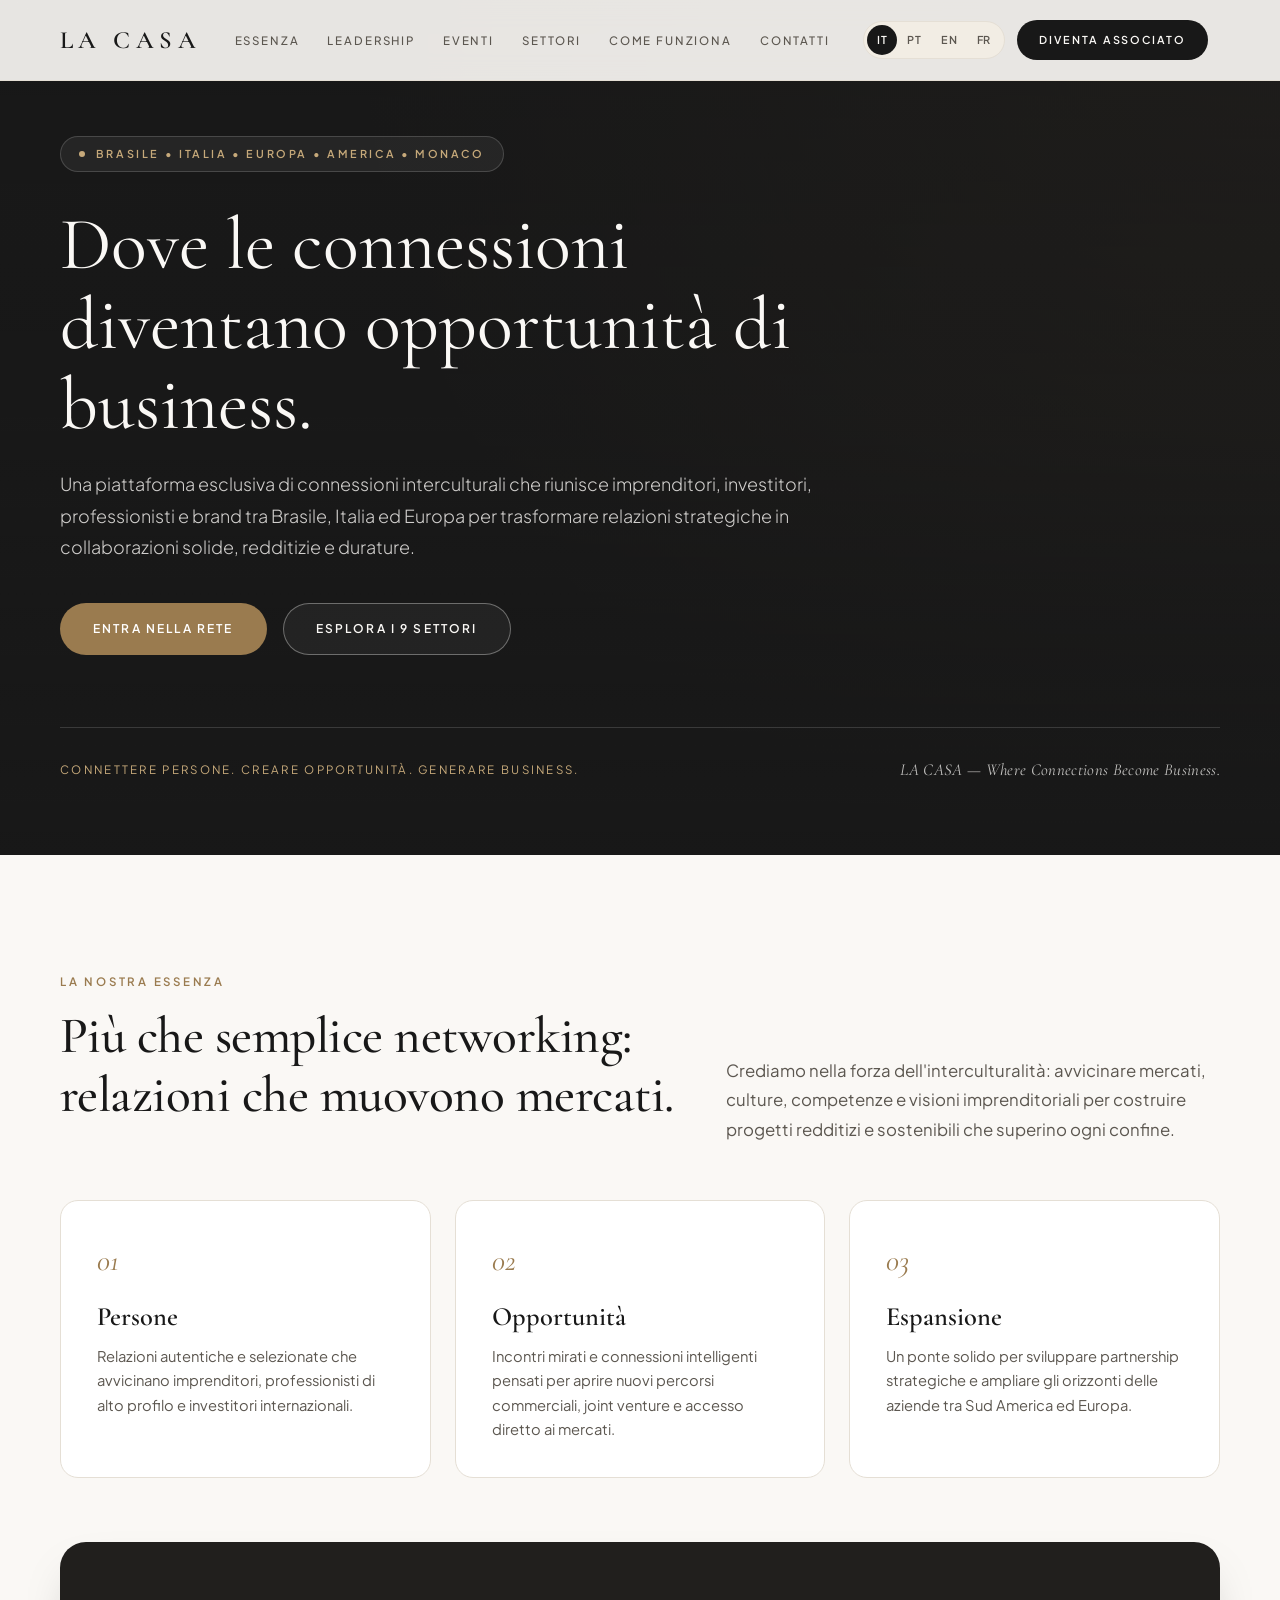
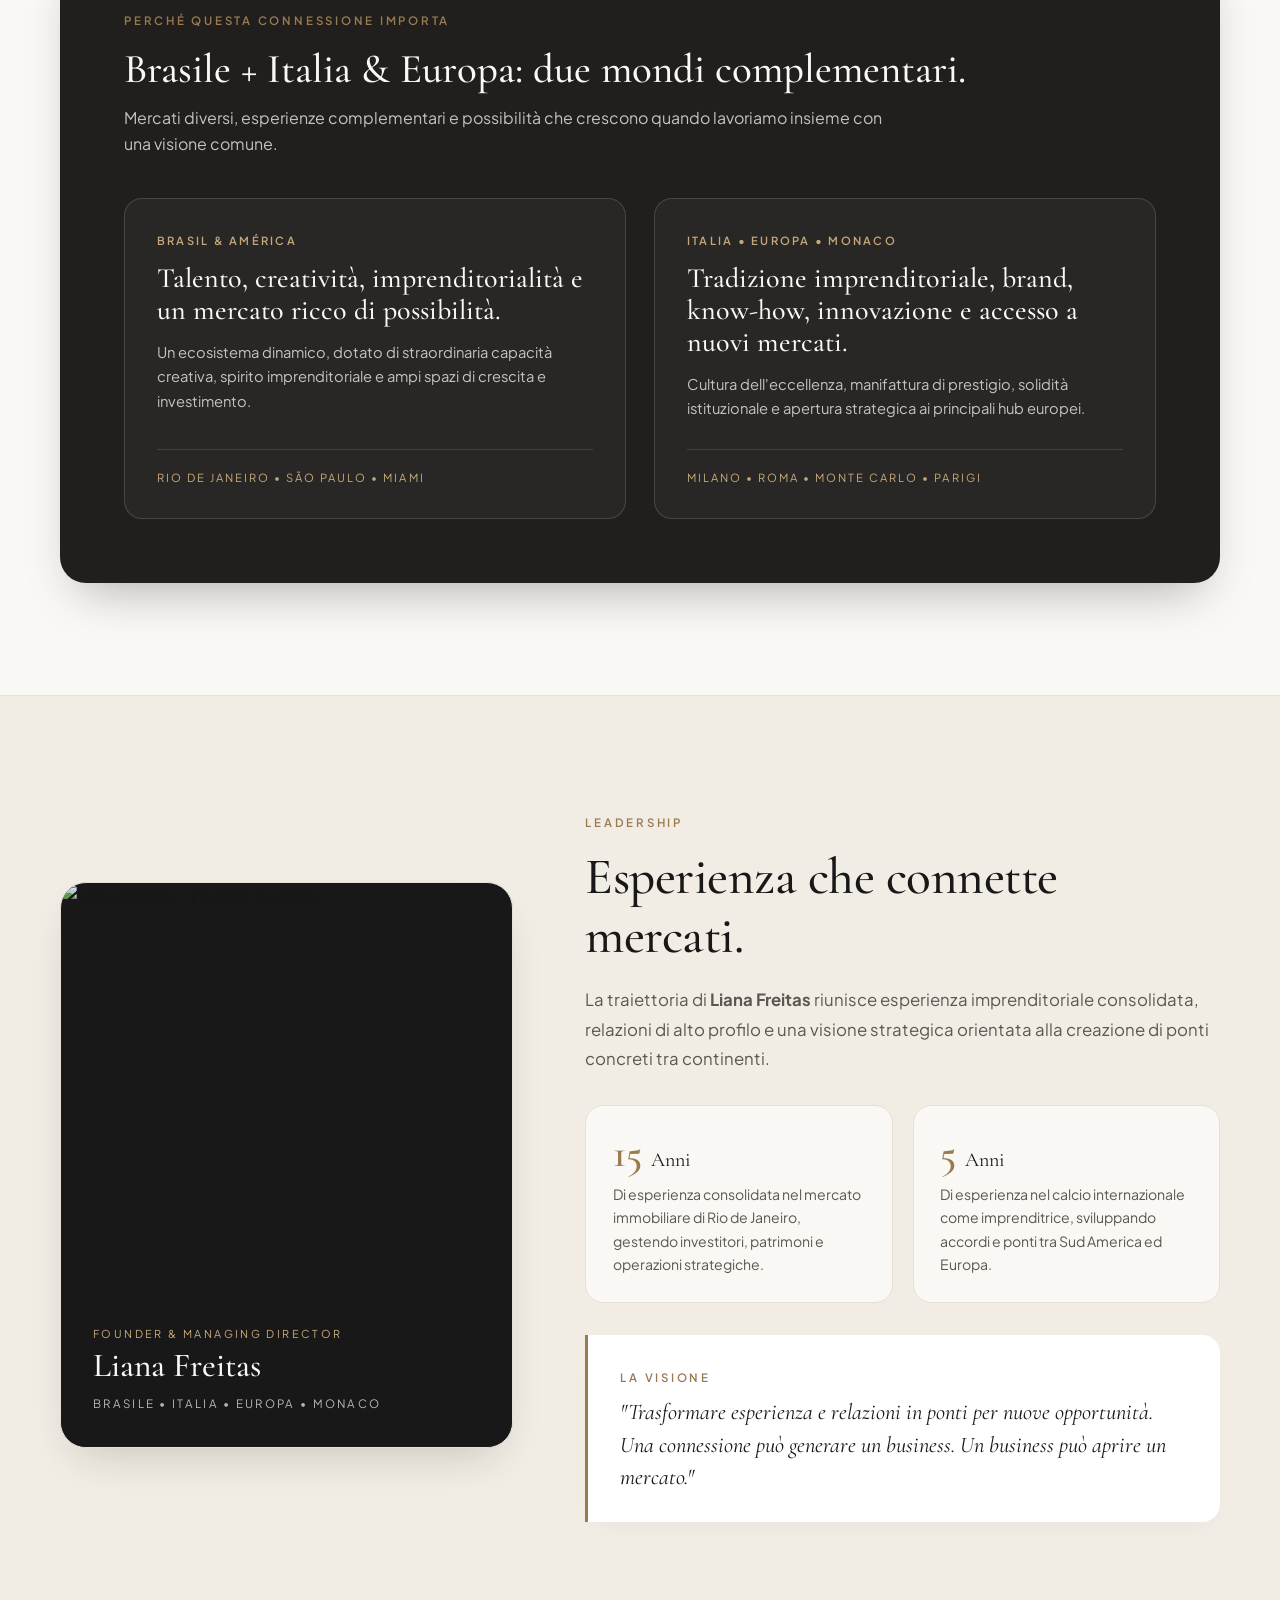
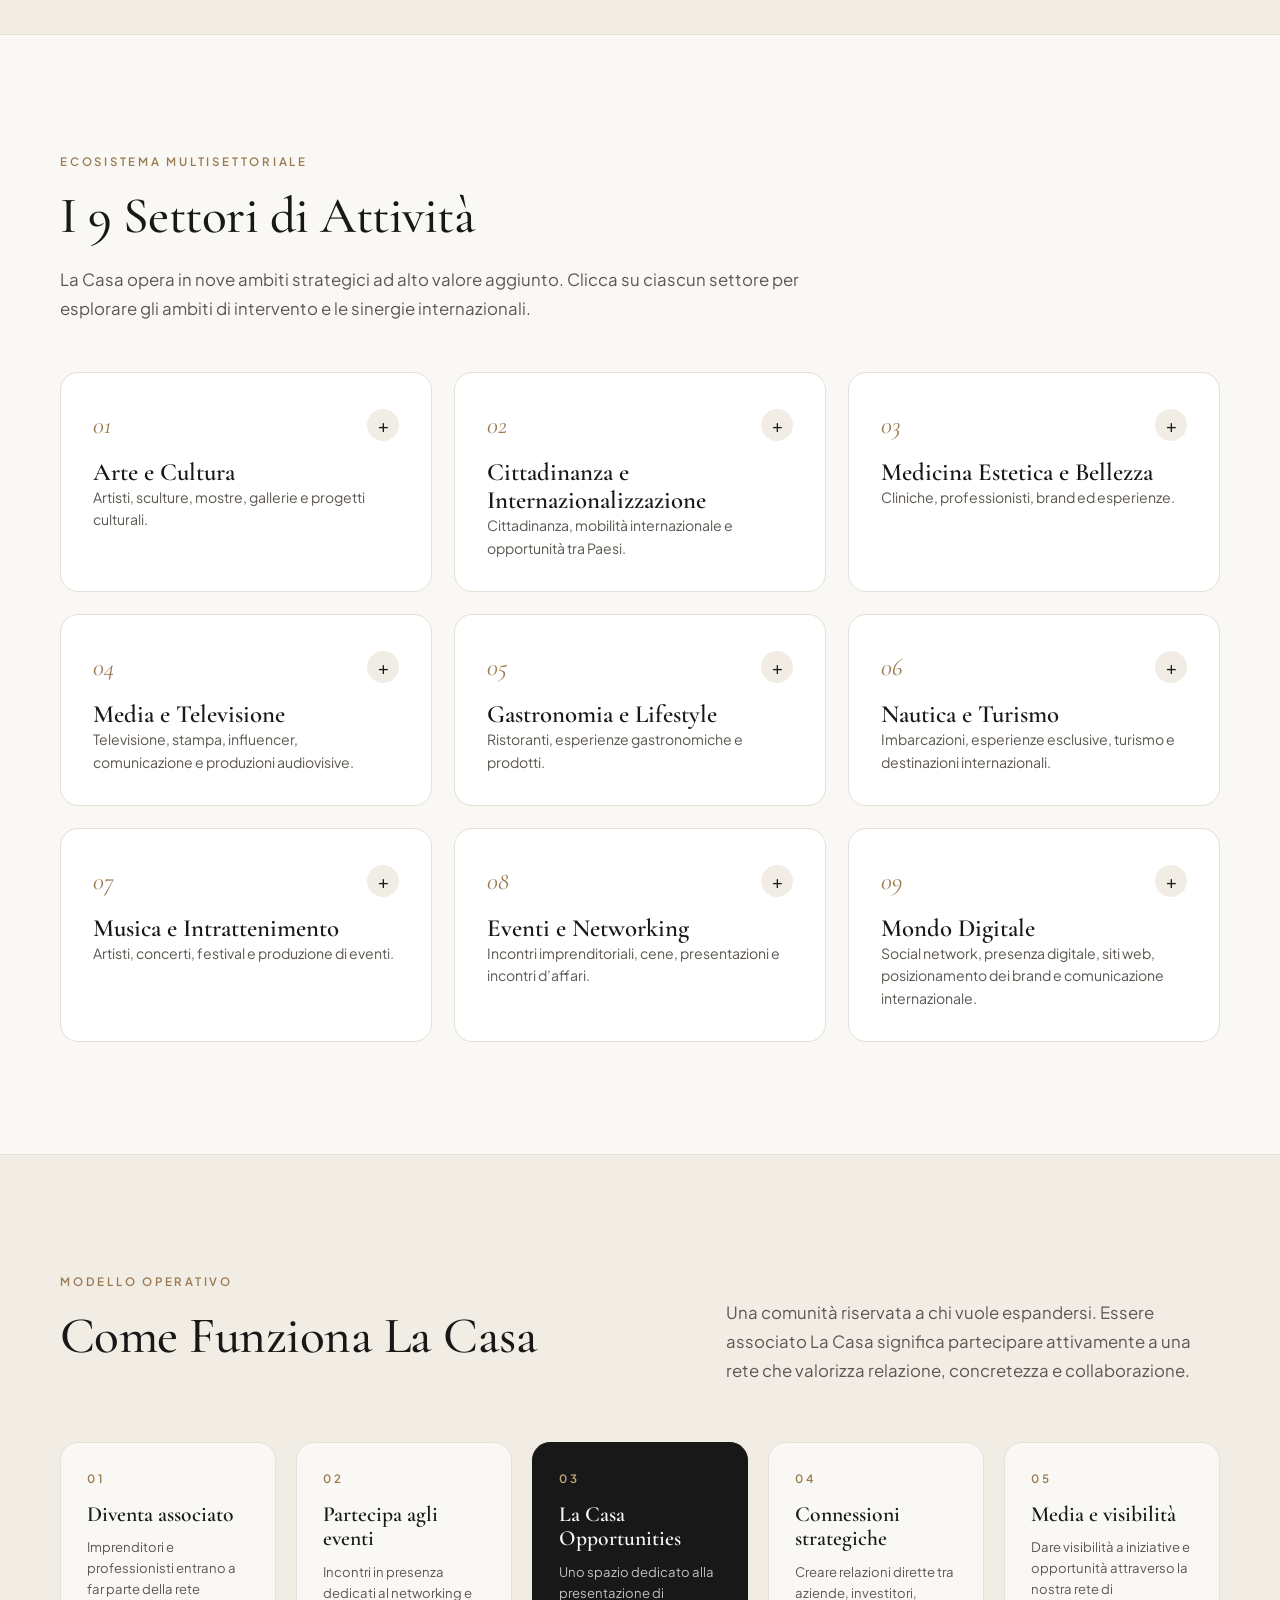
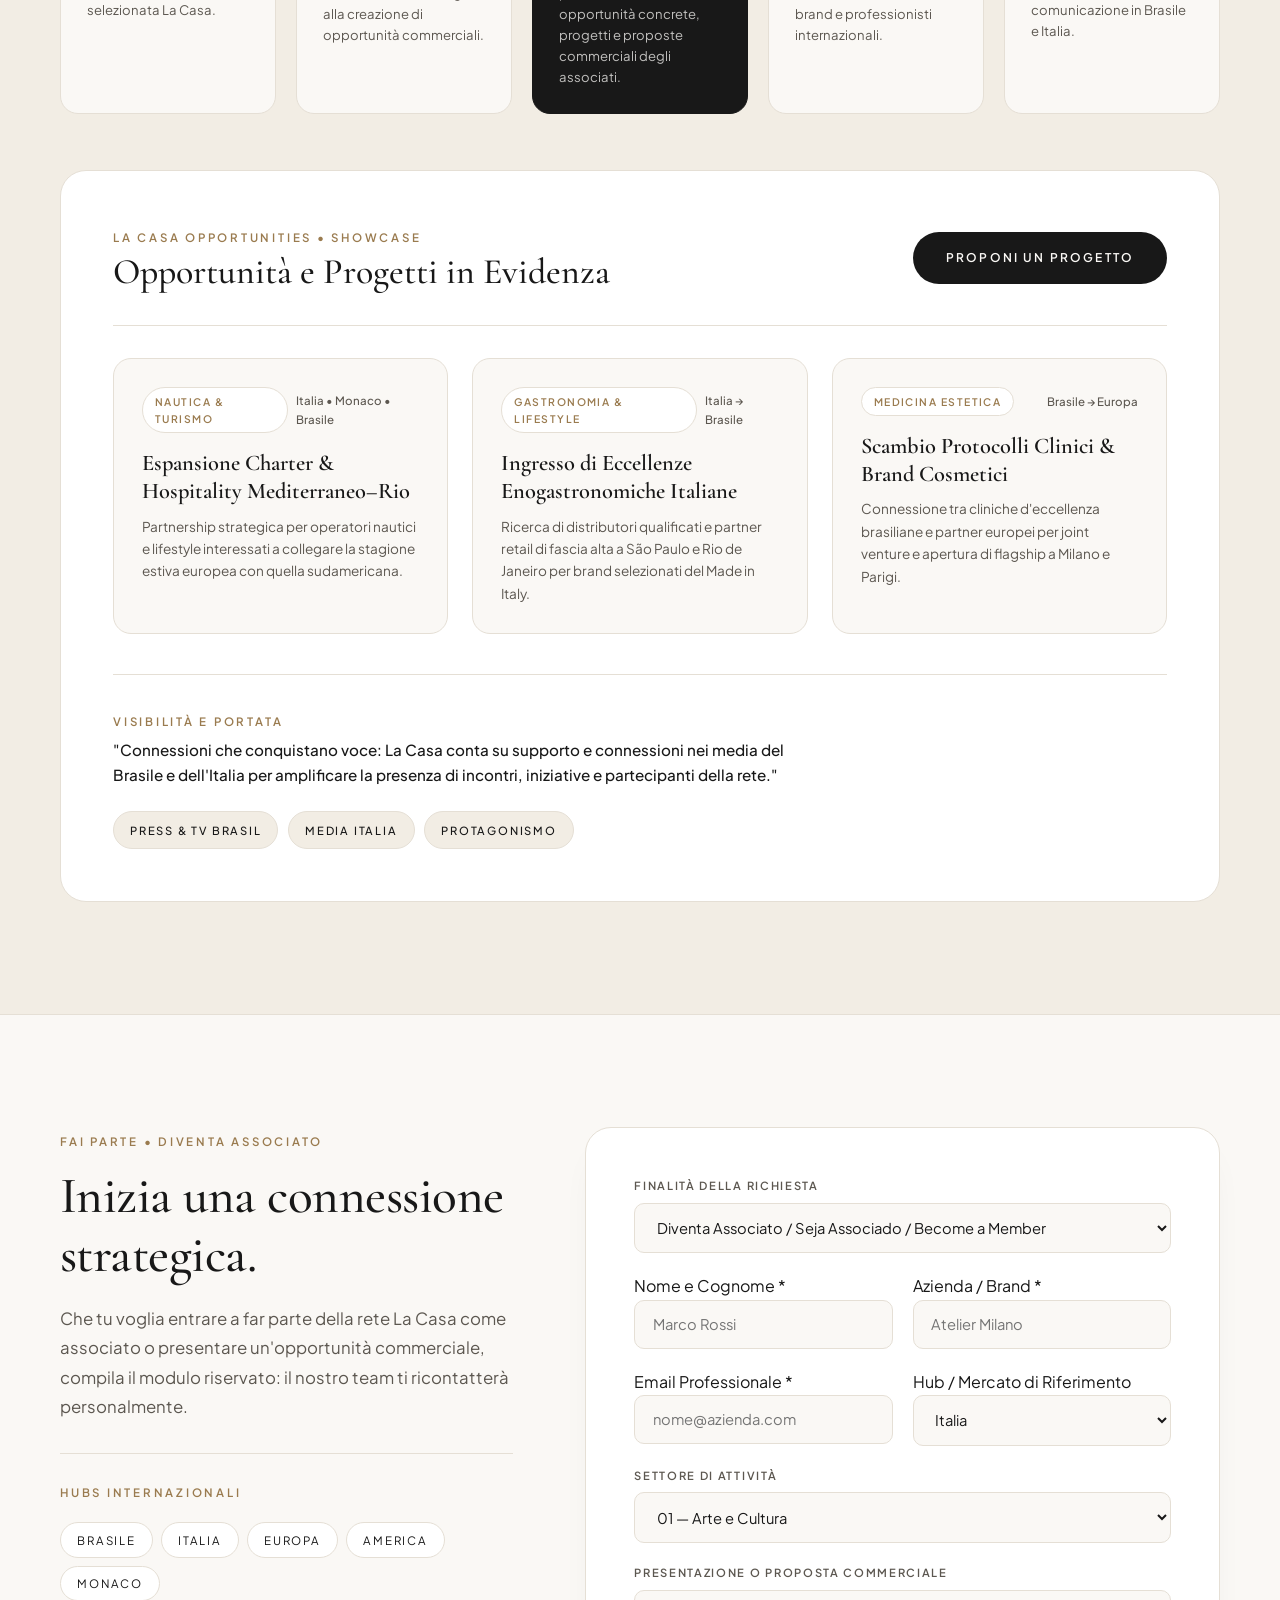
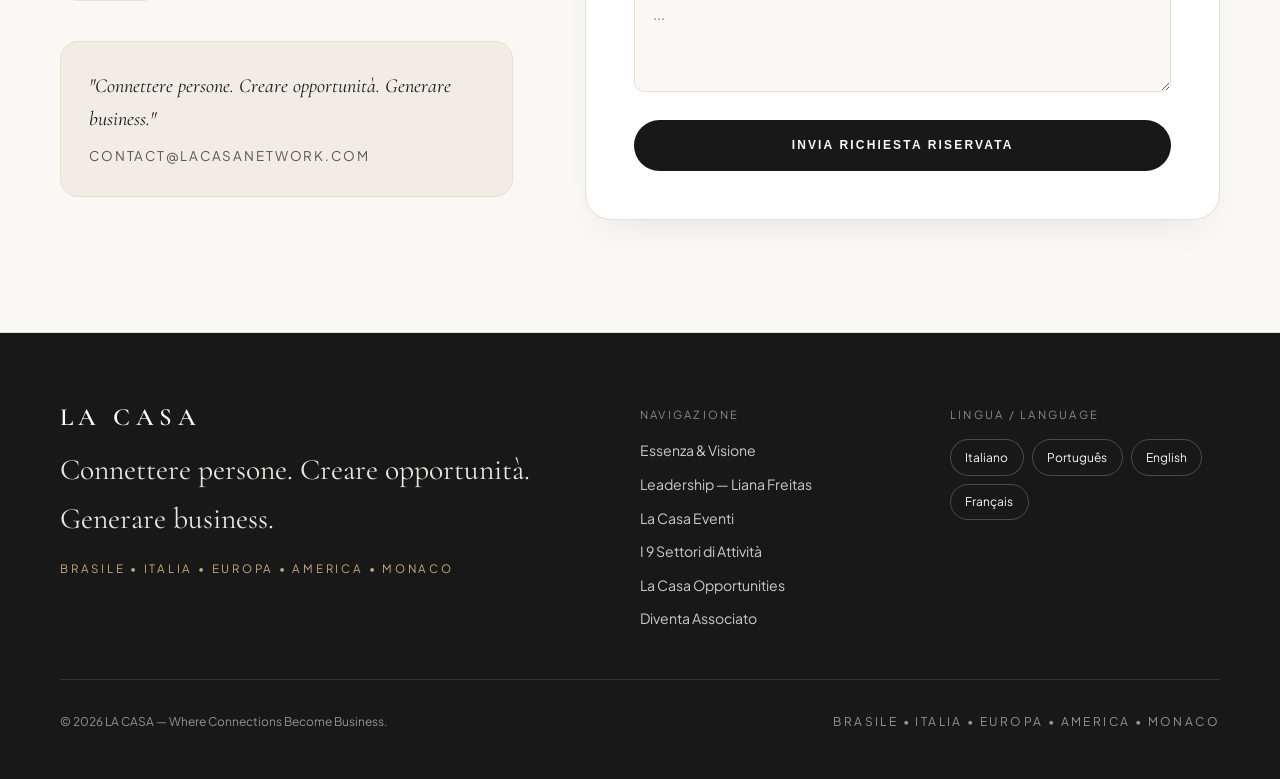
==== index.html @ 8f786c95 "rifacimento" ====
<!DOCTYPE html>
<html lang="it">
<head>
    <meta charset="UTF-8">
    <meta name="viewport" content="width=device-width, initial-scale=1.0">
    <title>LA CASA — Where Connections Become Business</title>
    <meta name="description" content="Piattaforma internazionale di connessioni interculturali tra Brasile, Italia, Europa, America e Monaco.">
    <link rel="stylesheet" href="style/style.css">

</head>
<body>

    <input type="radio" name="site-language" id="lang-it" class="sr-radio" checked>
    <input type="radio" name="site-language" id="lang-pt" class="sr-radio">
    <input type="radio" name="site-language" id="lang-en" class="sr-radio">
    <input type="radio" name="site-language" id="lang-fr" class="sr-radio">
    <input type="checkbox" id="mobile-menu-toggle" class="sr-radio">

    <div class="site-wrapper">

        <!-- ==================================================================
             FIXED TRANSLUCENT NAVBAR
             ================================================================== -->
        <header class="navbar">
            <div class="container navbar-inner">
                <a href="#" class="brand">
                    <span class="brand-text">
                        <span class="brand-name">LA CASA</span>
                    </span>
                </a>

                <!-- Desktop Navigation -->
                <nav class="nav-links" aria-label="Main Navigation">
                    <a href="#essenza">
                        <span data-lang="it">Essenza</span>
                        <span data-lang="pt">Essência</span>
                        <span data-lang="en">Essence</span>
                        <span data-lang="fr">Essence</span>
                    </a>
                    <a href="#leadership">
                        <span data-lang="it">Leadership</span>
                        <span data-lang="pt">Liderança</span>
                        <span data-lang="en">Leadership</span>
                        <span data-lang="fr">Leadership</span>
                    </a>
                    <a href="#events">
                        <span data-lang="it">Eventi</span>
                        <span data-lang="pt">Manifestações</span>
                        <span data-lang="en">Events</span>
                        <span data-lang="fr">événements</span>
                    </a>
                    <a href="#settori">
                        <span data-lang="it">Settori</span>
                        <span data-lang="pt">Setores</span>
                        <span data-lang="en">Sectors</span>
                        <span data-lang="fr">Secteurs</span>
                    </a>
                    <a href="#come-funziona">
                        <span data-lang="it">Come Funziona</span>
                        <span data-lang="pt">Como Funciona</span>
                        <span data-lang="en">How It Works</span>
                        <span data-lang="fr">Fonctionnement</span>
                    </a>
                    <a href="#contatti">
                        <span data-lang="it">Contatti</span>
                        <span data-lang="pt">Contato</span>
                        <span data-lang="en">Contact</span>
                        <span data-lang="fr">Contact</span>
                    </a>
                </nav>

                <!-- Language Switcher + CTA + Mobile Trigger -->
                <div class="nav-actions">
                    <div class="lang-switcher" role="group" aria-label="Language Switcher">
                        <label for="lang-it">IT</label>
                        <label for="lang-pt">PT</label>
                        <label for="lang-en">EN</label>
                        <label for="lang-fr">FR</label>
                    </div>

                    <a href="#contatti" class="btn btn-dark nav-cta-desktop">
                        <span data-lang="it">Diventa Associato</span>
                        <span data-lang="pt">Seja Associado</span>
                        <span data-lang="en">Become a Member</span>
                        <span data-lang="fr">Devenir Membre</span>
                    </a>

                    <a href="" class="area-privata">
                       
                    </a>

                    <label for="mobile-menu-toggle" class="mobile-toggle-label" aria-label="Apri Menu">
                        <span></span>
                        <span></span>
                        <span></span>
                    </label>
                </div>
            </div>

            <!-- Mobile Drawer -->
            <div class="mobile-drawer">
                <a href="#essenza">
                    <span data-lang="it">Essenza</span>
                    <span data-lang="pt">Essência</span>
                    <span data-lang="en">Essence</span>
                    <span data-lang="fr">Essence</span>
                </a>
                <a href="#leadership">
                    <span data-lang="it">Leadership</span>
                    <span data-lang="pt">Liderança</span>
                    <span data-lang="en">Leadership</span>
                    <span data-lang="fr">Leadership</span>
                </a>
                <a href="#events">
                    <span data-lang="it">Eventi</span>
                    <span data-lang="pt">Manifestações</span>
                    <span data-lang="en">Events</span>
                    <span data-lang="fr">événements</span>
                </a>
                <a href="#settori">
                    <span data-lang="it">I 9 Settori</span>
                    <span data-lang="pt">Os 9 Setores</span>
                    <span data-lang="en">The 9 Sectors</span>
                    <span data-lang="fr">Les 9 Secteurs</span>
                </a>
                <a href="#come-funziona">
                    <span data-lang="it">Come Funziona</span>
                    <span data-lang="pt">Como Funciona</span>
                    <span data-lang="en">How It Works</span>
                    <span data-lang="fr">Fonctionnement</span>
                </a>
                <a href="#contatti">
                    <span data-lang="it">Contatti</span>
                    <span data-lang="pt">Contato</span>
                    <span data-lang="en">Contact</span>
                    <span data-lang="fr">Contact</span>
                </a>
                <a href="#contatti" class="btn btn-dark">
                    <span data-lang="it">Diventa Associato</span>
                    <span data-lang="pt">Seja Associado</span>
                    <span data-lang="en">Become a Member</span>
                    <span data-lang="fr">Devenir Membre</span>
                </a>
            </div>
        </header>

        <!-- ==================================================================
             HERO SECTION
             ================================================================== -->
        <section class="hero">
            <div class="hero-bg"></div>
            <div class="container">
                <div class="hero-content">
                    <div class="hubs-pill">
                        <span class="hubs-dot"></span>
                        <span data-lang="it">BRASILE &bull; ITALIA &bull; EUROPA &bull; AMERICA &bull; MONACO</span>
                        <span data-lang="pt">BRASIL &bull; ITÁLIA &bull; EUROPA &bull; AMÉRICA &bull; MÔNACO</span>
                        <span data-lang="en">BRAZIL &bull; ITALY &bull; EUROPE &bull; AMERICA &bull; MONACO</span>
                        <span data-lang="fr">BRÉSIL &bull; ITALIE &bull; EUROPE &bull; AMÉRIQUE &bull; MONACO</span>
                    </div>

                    <div data-lang="it">
                        <h1>Dove le connessioni diventano opportunità di business.</h1>
                        <p class="hero-sub">Una piattaforma esclusiva di connessioni interculturali che riunisce imprenditori, investitori, professionisti e brand tra Brasile, Italia ed Europa per trasformare relazioni strategiche in collaborazioni solide, redditizie e durature.</p>
                    </div>
                    <div data-lang="pt">
                        <h1>Onde as conexões se tornam oportunidades de negócios.</h1>
                        <p class="hero-sub">Uma rede internacional de conexões e expansão empresarial que aproxima empresários, investidores, profissionais e marcas entre Brasil, Itália e Europa para gerar parcerias sólidas e duradouras.</p>
                    </div>
                    <div data-lang="en">
                        <h1>Where connections become business opportunities.</h1>
                        <p class="hero-sub">An exclusive intercultural platform connecting entrepreneurs, investors, professionals, and brands across Brazil, Italy, and Europe to turn strategic relationships into solid, lasting ventures.</p>
                    </div>
                    <div data-lang="fr">
                        <h1>Là où les connexions deviennent des opportunités d'affaires.</h1>
                        <p class="hero-sub">Une plateforme exclusive de connexions interculturelles réunissant entrepreneurs, investisseurs, professionnels et marques entre le Brésil, l'Italie et l'Europe pour bâtir des collaborations durables.</p>
                    </div>

                    <div class="hero-cta-group">
                        <a href="#contatti" class="btn btn-gold">
                            <span data-lang="it">Entra nella Rete</span>
                            <span data-lang="pt">Faça Parte da Rede</span>
                            <span data-lang="en">Join the Network</span>
                            <span data-lang="fr">Rejoindre le Réseau</span>
                        </a>
                        <a href="#settori" class="btn btn-outline-light">
                            <span data-lang="it">Esplora i 9 Settori</span>
                            <span data-lang="pt">Explorar os 9 Setores</span>
                            <span data-lang="en">Explore the 9 Sectors</span>
                            <span data-lang="fr">Explorer les 9 Secteurs</span>
                        </a>
                    </div>
                </div>

                <div class="hero-footer-bar">
                    <div>
                        <span data-lang="it">Connettere persone. Creare opportunità. Generare business.</span>
                        <span data-lang="pt">Conectar pessoas. Criar oportunidades. Gerar negócios.</span>
                        <span data-lang="en">Connecting people. Creating opportunities. Generating business.</span>
                        <span data-lang="fr">Connecter les personnes. Créer des opportunités. Générer des affaires.</span>
                    </div>
                    <div class="hero-payoff">LA CASA &mdash; Where Connections Become Business.</div>
                </div>
            </div>
        </section>

        <!-- ==================================================================
             LA NOSTRA ESSENZA & POSIZIONAMENTO
             ================================================================== -->
        <section id="essenza" class="section bg-ivory">
            <div class="container">
                <div class="section-header-split">
                    <div>
                        <span class="kicker">
                            <span data-lang="it">La Nostra Essenza</span>
                            <span data-lang="pt">Nossa Essência</span>
                            <span data-lang="en">Our Essence</span>
                            <span data-lang="fr">Notre Essence</span>
                        </span>
                        <div data-lang="it">
                            <h2 class="section-title">Più che semplice networking: relazioni che muovono mercati.</h2>
                        </div>
                        <div data-lang="pt">
                            <h2 class="section-title">Mais do que networking: conexões que movimentam negócios.</h2>
                        </div>
                        <div data-lang="en">
                            <h2 class="section-title">More than networking: relationships that move markets.</h2>
                        </div>
                        <div data-lang="fr">
                            <h2 class="section-title">Plus que du networking : des relations qui animent les marchés.</h2>
                        </div>
                    </div>
                    <div>
                        <div data-lang="it"><p class="lead-text">Crediamo nella forza dell'interculturalità: avvicinare mercati, culture, competenze e visioni imprenditoriali per costruire progetti redditizi e sostenibili che superino ogni confine.</p></div>
                        <div data-lang="pt"><p class="lead-text">Acreditamos na força da interculturalidade: aproximar mercados, culturas, competências e relações para construir colaborações que superam qualquer fronteira.</p></div>
                        <div data-lang="en"><p class="lead-text">We believe in the power of interculturality—bringing together markets, cultures, expertise, and entrepreneurial visions to build profitable collaborations across borders.</p></div>
                        <div data-lang="fr"><p class="lead-text">Nous croyons en la force de l'interculturalité : rapprocher les marchés, les cultures, les expertises et les visions entrepreneuriales au-delà des frontières.</p></div>
                    </div>
                </div>

                <!-- 3 Pillars: Persone, Opportunità, Espansione -->
                <div class="pillars-grid">
                    <article class="pillar-card">
                        <span class="pillar-num">01</span>
                        <div data-lang="it">
                            <h3>Persone</h3>
                            <p>Relazioni autentiche e selezionate che avvicinano imprenditori, professionisti di alto profilo e investitori internazionali.</p>
                        </div>
                        <div data-lang="pt">
                            <h3>Pessoas</h3>
                            <p>Relacionamentos selecionados que aproximam empresários, profissionais de destaque e investidores internacionais.</p>
                        </div>
                        <div data-lang="en">
                            <h3>People</h3>
                            <p>Curated, authentic relationships bringing together entrepreneurs, top-tier professionals, and international investors.</p>
                        </div>
                        <div data-lang="fr">
                            <h3>Personnes</h3>
                            <p>Des relations authentiques et sélectionnées réunissant entrepreneurs, professionnels de premier plan et investisseurs internationaux.</p>
                        </div>
                    </article>

                    <article class="pillar-card">
                        <span class="pillar-num">02</span>
                        <div data-lang="it">
                            <h3>Opportunità</h3>
                            <p>Incontri mirati e connessioni intelligenti pensati per aprire nuovi percorsi commerciali, joint venture e accesso diretto ai mercati.</p>
                        </div>
                        <div data-lang="pt">
                            <h3>Oportunidades</h3>
                            <p>Encontros e conexões estratégicas que abrem novos caminhos comerciais, parcerias e acesso direto a mercados.</p>
                        </div>
                        <div data-lang="en">
                            <h3>Opportunities</h3>
                            <p>Targeted gatherings and intelligent connections designed to unlock new commercial pathways, joint ventures, and market entry.</p>
                        </div>
                        <div data-lang="fr">
                            <h3>Opportunités</h3>
                            <p>Des rencontres ciblées et des connexions intelligentes conçues pour ouvrir de nouvelles voies commerciales et l'accès aux marchés.</p>
                        </div>
                    </article>

                    <article class="pillar-card">
                        <span class="pillar-num">03</span>
                        <div data-lang="it">
                            <h3>Espansione</h3>
                            <p>Un ponte solido per sviluppare partnership strategiche e ampliare gli orizzonti delle aziende tra Sud America ed Europa.</p>
                        </div>
                        <div data-lang="pt">
                            <h3>Expansão</h3>
                            <p>Uma ponte sólida para desenvolver parcerias e ampliar horizontes empresariais entre o Brasil e a Europa.</p>
                        </div>
                        <div data-lang="en">
                            <h3>Expansion</h3>
                            <p>A reliable bridge to develop strategic partnerships and broaden corporate horizons between South America and Europe.</p>
                        </div>
                        <div data-lang="fr">
                            <h3>Expansion</h3>
                            <p>Un pont solide pour développer des partenariats stratégiques et élargir les horizons des entreprises entre l'Amérique du Sud et l'Europe.</p>
                        </div>
                    </article>
                </div>

                <!-- Complementary Bridge: Brasile + Italia & Europa -->
                <div class="bridge-box">
                    <span class="kicker">
                        <span data-lang="it">Perché Questa Connessione Importa</span>
                        <span data-lang="pt">Por Que Essa Conexão Importa?</span>
                        <span data-lang="en">Why This Connection Matters</span>
                        <span data-lang="fr">Pourquoi Cette Connexion Compte</span>
                    </span>
                    <div data-lang="it">
                        <h3 style="font-size: clamp(1.9rem, 3.2vw, 2.75rem); margin-bottom: 0.75rem;">Brasile + Italia &amp; Europa: due mondi complementari.</h3>
                        <p style="color: rgba(250,248,245,0.75); max-width: 65ch;">Mercati diversi, esperienze complementari e possibilità che crescono quando lavoriamo insieme con una visione comune.</p>
                    </div>
                    <div data-lang="pt">
                        <h3 style="font-size: clamp(1.9rem, 3.2vw, 2.75rem); margin-bottom: 0.75rem;">Brasil + Itália &amp; Europa: mercados complementares.</h3>
                        <p style="color: rgba(250,248,245,0.75); max-width: 65ch;">Mercados diferentes, experiências complementares e possibilidades que crescem quando trabalhamos em conjunto.</p>
                    </div>
                    <div data-lang="en">
                        <h3 style="font-size: clamp(1.9rem, 3.2vw, 2.75rem); margin-bottom: 0.75rem;">Brazil + Italy &amp; Europe: two complementary worlds.</h3>
                        <p style="color: rgba(250,248,245,0.75); max-width: 65ch;">Different markets, complementary experiences, and possibilities that multiply when we work together with a shared vision.</p>
                    </div>
                    <div data-lang="fr">
                        <h3 style="font-size: clamp(1.9rem, 3.2vw, 2.75rem); margin-bottom: 0.75rem;">Brésil + Italie &amp; Europe : deux mondes complémentaires.</h3>
                        <p style="color: rgba(250,248,245,0.75); max-width: 65ch;">Des marchés différents, des expériences complémentaires et des possibilités qui se démultiplient lorsque nous collaborons.</p>
                    </div>

                    <div class="bridge-grid">
                        <div class="bridge-col">
                            <div>
                                <span class="bridge-col-tag">BRASIL &amp; AMÉRICA</span>
                                <div data-lang="it">
                                    <h4>Talento, creatività, imprenditorialità e un mercato ricco di possibilità.</h4>
                                    <p>Un ecosistema dinamico, dotato di straordinaria capacità creativa, spirito imprenditoriale e ampi spazi di crescita e investimento.</p>
                                </div>
                                <div data-lang="pt">
                                    <h4>Talento, criatividade, empreendedorismo e um mercado repleto de possibilidades.</h4>
                                    <p>Um ecossistema vibrante, com forte energia empreendedora, capacidade de inovação e grande potencial de crescimento.</p>
                                </div>
                                <div data-lang="en">
                                    <h4>Talent, creativity, entrepreneurship, and a market rich in possibilities.</h4>
                                    <p>A vibrant ecosystem driven by entrepreneurial spirit, adaptability, and immense potential for growth and investment.</p>
                                </div>
                                <div data-lang="fr">
                                    <h4>Talent, créativité, entrepreneuriat et un marché riche en possibilités.</h4>
                                    <p>Un écosystème dynamique, porté par un fort esprit entrepreneurial et un immense potentiel de croissance.</p>
                                </div>
                            </div>
                            <div class="bridge-cities">Rio de Janeiro &bull; São Paulo &bull; Miami</div>
                        </div>

                        <div class="bridge-col">
                            <div>
                                <span class="bridge-col-tag">ITALIA &bull; EUROPA &bull; MONACO</span>
                                <div data-lang="it">
                                    <h4>Tradizione imprenditoriale, brand, know-how, innovazione e accesso a nuovi mercati.</h4>
                                    <p>Cultura dell'eccellenza, manifattura di prestigio, solidità istituzionale e apertura strategica ai principali hub europei.</p>
                                </div>
                                <div data-lang="pt">
                                    <h4>Tradição empresarial, marcas, conhecimento, inovação e acesso a novos mercados.</h4>
                                    <p>Cultura de excelência, prestígio internacional, solidez empresarial e acesso estratégico aos principais mercados europeus.</p>
                                </div>
                                <div data-lang="en">
                                    <h4>Business heritage, iconic brands, know-how, innovation, and access to new markets.</h4>
                                    <p>A culture of excellence, manufacturing prestige, institutional solidity, and strategic access to premier European hubs.</p>
                                </div>
                                <div data-lang="fr">
                                    <h4>Tradition entrepreneuriale, marques, savoir-faire, innovation et accès à de nouveaux marchés.</h4>
                                    <p>Culture de l'excellence, prestige international, solidité et accès stratégique aux principaux hubs européens.</p>
                                </div>
                            </div>
                            <div class="bridge-cities">Milano &bull; Roma &bull; Monte Carlo &bull; Parigi</div>
                        </div>
                    </div>
                </div>
            </div>
        </section>

        <!-- ==================================================================
             LEADERSHIP — LIANA FREITAS
             ================================================================== -->
        <section id="leadership" class="section bg-linen">
            <div class="container">
                <div class="leadership-grid">
                    <div class="portrait-frame">
                        <img src="" alt="Liana Freitas — Founder La Casa">
                        <div class="portrait-caption">
                            <span>Founder &amp; Managing Director</span>
                            <h3>Liana Freitas</h3>
                            <small>BRASILE &bull; ITALIA &bull; EUROPA &bull; MONACO</small>
                        </div>
                    </div>

                    <div>
                        <span class="kicker">
                            <span data-lang="it">Leadership</span>
                            <span data-lang="pt">Liderança</span>
                            <span data-lang="en">Leadership</span>
                            <span data-lang="fr">Leadership</span>
                        </span>

                        <div data-lang="it">
                            <h2 class="section-title">Esperienza che connette mercati.</h2>
                            <p class="lead-text">La traiettoria di <strong>Liana Freitas</strong> riunisce esperienza imprenditoriale consolidata, relazioni di alto profilo e una visione strategica orientata alla creazione di ponti concreti tra continenti.</p>
                        </div>
                        <div data-lang="pt">
                            <h2 class="section-title">Experiência que conecta mercados.</h2>
                            <p class="lead-text">A trajetória de <strong>Liana Freitas</strong> reúne experiência empresarial, relacionamento de alto nível e visão estratégica de oportunidades entre continentes.</p>
                        </div>
                        <div data-lang="en">
                            <h2 class="section-title">Experience that connects markets.</h2>
                            <p class="lead-text"><strong>Liana Freitas</strong> brings together proven entrepreneurial experience, high-level relationships, and a strategic vision dedicated to building bridges across continents.</p>
                        </div>
                        <div data-lang="fr">
                            <h2 class="section-title">Une expérience qui connecte les marchés.</h2>
                            <p class="lead-text">Le parcours de <strong>Liana Freitas</strong> réunit une solide expérience entrepreneuriale, des relations de haut niveau et une vision stratégique entre les continents.</p>
                        </div>

                        <div class="milestones-grid">
                            <div class="milestone-card">
                                <div class="milestone-stat">15 <span>
                                    <span data-lang="it">Anni</span>
                                    <span data-lang="pt">Anos</span>
                                    <span data-lang="en">Years</span>
                                    <span data-lang="fr">Ans</span>
                                </span></div>
                                <div data-lang="it"><p>Di esperienza consolidata nel mercato immobiliare di Rio de Janeiro, gestendo investitori, patrimoni e operazioni strategiche.</p></div>
                                <div data-lang="pt"><p>De atuação consolidada no mercado imobiliário do Rio de Janeiro, conduzindo investimentos e negociações estratégicas.</p></div>
                                <div data-lang="en"><p>Of proven experience in Rio de Janeiro's real estate market, advising investors, portfolios, and strategic transactions.</p></div>
                                <div data-lang="fr"><p>D'expérience confirmée sur le marché immobilier de Rio de Janeiro, accompagnant investisseurs et opérations stratégiques.</p></div>
                            </div>

                            <div class="milestone-card">
                                <div class="milestone-stat">5 <span>
                                    <span data-lang="it">Anni</span>
                                    <span data-lang="pt">Anos</span>
                                    <span data-lang="en">Years</span>
                                    <span data-lang="fr">Ans</span>
                                </span></div>
                                <div data-lang="it"><p>Di esperienza nel calcio internazionale come imprenditrice, sviluppando accordi e ponti tra Sud America ed Europa.</p></div>
                                <div data-lang="pt"><p>De experiência no futebol como empresária, desenvolvendo acordos internacionais e conexões entre Brasil e Europa.</p></div>
                                <div data-lang="en"><p>Of experience in international football as a businesswoman, structuring agreements and bridges between South America and Europe.</p></div>
                                <div data-lang="fr"><p>D'expérience dans le football international en tant que femme d'affaires, développant des accords entre l'Amérique du Sud et l'Europe.</p></div>
                            </div>
                        </div>

                        <div class="vision-quote">
                            <span class="kicker" style="margin-bottom: 0;">
                                <span data-lang="it">La Visione</span>
                                <span data-lang="pt">Visão</span>
                                <span data-lang="en">Vision</span>
                                <span data-lang="fr">Vision</span>
                            </span>
                            <div data-lang="it">
                                <blockquote>"Trasformare esperienza e relazioni in ponti per nuove opportunità. Una connessione può generare un business. Un business può aprire un mercato."</blockquote>
                            </div>
                            <div data-lang="pt">
                                <blockquote>"Transformar experiência e relacionamentos em pontes para novas oportunidades. Uma conexão pode gerar um negócio. Um negócio pode abrir um mercado."</blockquote>
                            </div>
                            <div data-lang="en">
                                <blockquote>"Transforming experience and relationships into bridges for new opportunities. One connection can generate a business. One business can open a market."</blockquote>
                            </div>
                            <div data-lang="fr">
                                <blockquote>"Transformer l'expérience et les relations en ponts vers de nouvelles opportunités. Une connexion peut générer une affaire. Une affaire peut ouvrir un marché."</blockquote>
                            </div>
                        </div>
                    </div>
                </div>
            </div>
        </section>

        <!-- ==================================================================
             I 9 SETTORI DI ATTIVITÀ (PURE CSS <details>/<summary>)
             ================================================================== -->
        <section id="settori" class="section bg-ivory">
            <div class="container">
                <span class="kicker">
                    <span data-lang="it">Ecosistema Multisettoriale</span>
                    <span data-lang="pt">Ecossistema Multissetorial</span>
                    <span data-lang="en">Multi-Sector Ecosystem</span>
                    <span data-lang="fr">Écosystème Multisectoriel</span>
                </span>

                <div data-lang="it">
                    <h2 class="section-title">I 9 Settori di Attività</h2>
                    <p class="lead-text">La Casa opera in nove ambiti strategici ad alto valore aggiunto. Clicca su ciascun settore per esplorare gli ambiti di intervento e le sinergie internazionali.</p>
                </div>
                <div data-lang="pt">
                    <h2 class="section-title">Os 9 Setores de Atuação</h2>
                    <p class="lead-text">A La Casa atua em nove segmentos estratégicos de alto valor agregado. Clique em cada setor para explorar as áreas de atuação e sinergias internacionais.</p>
                </div>
                <div data-lang="en">
                    <h2 class="section-title">The 9 Sectors of Activity</h2>
                    <p class="lead-text">La Casa operates across nine high-value strategic sectors. Select any sector below to explore its scope and cross-border synergies.</p>
                </div>
                <div data-lang="fr">
                    <h2 class="section-title">Les 9 Secteurs d'Activité</h2>
                    <p class="lead-text">La Casa intervient dans neuf domaines stratégiques à forte valeur ajoutée. Cliquez sur chaque secteur pour découvrir ses domaines et synergies.</p>
                </div>

                <div class="sectors-grid">
                    <!-- 1. Arte e Cultura -->
                    <details class="sector-card">
                        <summary>
                            <div class="sector-top"><span class="sector-num">01</span><span class="sector-plus">+</span></div>
                            <div data-lang="it"><h3>Arte e Cultura</h3><p class="sector-short">Artisti, sculture, mostre, gallerie e progetti culturali.</p></div>
                            <div data-lang="pt"><h3>Arte e Cultura</h3><p class="sector-short">Artistas, esculturas, exposições, galerias e projetos culturais.</p></div>
                            <div data-lang="en"><h3>Art &amp; Culture</h3><p class="sector-short">Artists, sculptures, exhibitions, galleries, and cultural projects.</p></div>
                            <div data-lang="fr"><h3>Art et Culture</h3><p class="sector-short">Artistes, sculptures, expositions, galeries et projets culturels.</p></div>
                        </summary>
                        <div class="sector-detail">
                            <div data-lang="it"><p>Scambi culturali tra Brasile ed Europa, curatela di mostre internazionali, residenze artistiche e acquisizioni tra gallerie e collezionisti.</p><a href="#contatti">Proponi una collaborazione &rarr;</a></div>
                            <div data-lang="pt"><p>Intercâmbios culturais entre Brasil e Europa, curadoria de exposições internacionais, residências artísticas e conexões entre galerias.</p><a href="#contatti">Propor colaboração &rarr;</a></div>
                            <div data-lang="en"><p>Cultural exchanges between Brazil and Europe, international exhibition curation, artist residencies, and gallery acquisitions.</p><a href="#contatti">Propose a collaboration &rarr;</a></div>
                            <div data-lang="fr"><p>Échanges culturels entre le Brésil et l'Europe, commissariat d'expositions internationales et connexions entre galeries.</p><a href="#contatti">Proposer une collaboration &rarr;</a></div>
                        </div>
                    </details>

                    <!-- 2. Cittadinanza e Internazionalizzazione -->
                    <details class="sector-card">
                        <summary>
                            <div class="sector-top"><span class="sector-num">02</span><span class="sector-plus">+</span></div>
                            <div data-lang="it"><h3>Cittadinanza e Internazionalizzazione</h3><p class="sector-short">Cittadinanza, mobilità internazionale e opportunità tra Paesi.</p></div>
                            <div data-lang="pt"><h3>Cidadania e Internacionalização</h3><p class="sector-short">Cidadania, mobilidade internacional e oportunidades entre países.</p></div>
                            <div data-lang="en"><h3>Citizenship &amp; Internationalization</h3><p class="sector-short">Citizenship, international mobility, and cross-border opportunities.</p></div>
                            <div data-lang="fr"><h3>Citoyenneté et Internationalisation</h3><p class="sector-short">Citoyenneté, mobilité internationale et opportunités entre pays.</p></div>
                        </summary>
                        <div class="sector-detail">
                            <div data-lang="it"><p>Supporto strategico per cittadinanza italiana ed europea, apertura di filiali, mobilità di imprenditori e strutturazione internazionale.</p><a href="#contatti">Richiedi connessione &rarr;</a></div>
                            <div data-lang="pt"><p>Suporte estratégico para cidadania italiana e europeia, abertura de empresas, mobilidade de empresários e expansão global.</p><a href="#contatti">Solicitar conexão &rarr;</a></div>
                            <div data-lang="en"><p>Strategic support for Italian and European citizenship, corporate setup, executive mobility, and cross-border structuring.</p><a href="#contatti">Request connection &rarr;</a></div>
                            <div data-lang="fr"><p>Accompagnement stratégique pour la citoyenneté italienne et européenne, l'implantation d'entreprises et la mobilité globale.</p><a href="#contatti">Demander une connexion &rarr;</a></div>
                        </div>
                    </details>

                    <!-- 3. Medicina Estetica e Bellezza -->
                    <details class="sector-card">
                        <summary>
                            <div class="sector-top"><span class="sector-num">03</span><span class="sector-plus">+</span></div>
                            <div data-lang="it"><h3>Medicina Estetica e Bellezza</h3><p class="sector-short">Cliniche, professionisti, brand ed esperienze.</p></div>
                            <div data-lang="pt"><h3>Medicina Estética e Beleza</h3><p class="sector-short">Clínicas, profissionais, marcas e experiências.</p></div>
                            <div data-lang="en"><h3>Aesthetic Medicine &amp; Beauty</h3><p class="sector-short">Clinics, professionals, brands, and bespoke experiences.</p></div>
                            <div data-lang="fr"><h3>Médecine Esthétique et Beauté</h3><p class="sector-short">Cliniques, professionnels, marques et expériences.</p></div>
                        </summary>
                        <div class="sector-detail">
                            <div data-lang="it"><p>Connessione tra cliniche d'eccellenza, medici specialisti, protocolli estetici avanzati e distribuzione internazionale di brand cosmetici.</p><a href="#contatti">Esplora sinergie &rarr;</a></div>
                            <div data-lang="pt"><p>Conexão entre clínicas de excelência, médicos especialistas, protocolos avançados e expansão internacional de marcas de beleza.</p><a href="#contatti">Explorar sinergias &rarr;</a></div>
                            <div data-lang="en"><p>Connecting premier medical clinics, leading practitioners, advanced aesthetic protocols, and international beauty brand distribution.</p><a href="#contatti">Explore synergies &rarr;</a></div>
                            <div data-lang="fr"><p>Mise en relation entre cliniques d'excellence, spécialistes, protocoles esthétiques et distribution internationale de marques.</p><a href="#contatti">Explorer les synergies &rarr;</a></div>
                        </div>
                    </details>

                    <!-- 4. Media e Televisione -->
                    <details class="sector-card">
                        <summary>
                            <div class="sector-top"><span class="sector-num">04</span><span class="sector-plus">+</span></div>
                            <div data-lang="it"><h3>Media e Televisione</h3><p class="sector-short">Televisione, stampa, influencer, comunicazione e produzioni audiovisive.</p></div>
                            <div data-lang="pt"><h3>Mídia e Televisão</h3><p class="sector-short">Televisão, imprensa, influenciadores, comunicação e produções audiovisuais.</p></div>
                            <div data-lang="en"><h3>Media &amp; Television</h3><p class="sector-short">Television, press, influencers, communications, and audiovisual productions.</p></div>
                            <div data-lang="fr"><h3>Médias et Télévision</h3><p class="sector-short">Télévision, presse, influenceurs, communication et productions audiovisuelles.</p></div>
                        </summary>
                        <div class="sector-detail">
                            <div data-lang="it"><p>Relazioni stampa in Brasile e Italia, co-produzioni televisive e cinematografiche, format internazionali e posizionamento mediatico.</p><a href="#contatti">Connettiti con i media &rarr;</a></div>
                            <div data-lang="pt"><p>Assessoria de imprensa no Brasil e na Itália, coproduções televisivas e audiovisuais, formatos internacionais e visibilidade.</p><a href="#contatti">Conectar com mídia &rarr;</a></div>
                            <div data-lang="en"><p>Press relations across Brazil and Italy, television and film co-productions, international formats, and media positioning.</p><a href="#contatti">Connect with media &rarr;</a></div>
                            <div data-lang="fr"><p>Relations presse au Brésil et en Italie, coproductions télévisuelles et audiovisuelles, formats internationaux et visibilité.</p><a href="#contatti">Contacter les médias &rarr;</a></div>
                        </div>
                    </details>

                    <!-- 5. Gastronomia e Lifestyle -->
                    <details class="sector-card">
                        <summary>
                            <div class="sector-top"><span class="sector-num">05</span><span class="sector-plus">+</span></div>
                            <div data-lang="it"><h3>Gastronomia e Lifestyle</h3><p class="sector-short">Ristoranti, esperienze gastronomiche e prodotti.</p></div>
                            <div data-lang="pt"><h3>Gastronomia e Lifestyle</h3><p class="sector-short">Restaurantes, experiências gastronômicas e produtos.</p></div>
                            <div data-lang="en"><h3>Gastronomy &amp; Lifestyle</h3><p class="sector-short">Restaurants, culinary experiences, and fine products.</p></div>
                            <div data-lang="fr"><h3>Gastronomie et Lifestyle</h3><p class="sector-short">Restaurants, expériences gastronomiques et produits.</p></div>
                        </summary>
                        <div class="sector-detail">
                            <div data-lang="it"><p>Internazionalizzazione di ristoranti, import-export di eccellenze enogastronomiche italiane e brasiliane, degustazioni private e hospitality.</p><a href="#contatti">Espandi il tuo brand &rarr;</a></div>
                            <div data-lang="pt"><p>Internacionalização de restaurantes, importação e exportação de produtos gourmet e vinhos, degustações exclusivas e hospitalidade.</p><a href="#contatti">Expandir marca &rarr;</a></div>
                            <div data-lang="en"><p>International restaurant expansion, import-export of Italian and Brazilian culinary delicacies, private tastings, and hospitality.</p><a href="#contatti">Expand your brand &rarr;</a></div>
                            <div data-lang="fr"><p>Internationalisation de restaurants, import-export de produits gastronomiques et viticoles, dégustations privées et hôtellerie.</p><a href="#contatti">Développer votre marque &rarr;</a></div>
                        </div>
                    </details>

                    <!-- 6. Nautica e Turismo -->
                    <details class="sector-card">
                        <summary>
                            <div class="sector-top"><span class="sector-num">06</span><span class="sector-plus">+</span></div>
                            <div data-lang="it"><h3>Nautica e Turismo</h3><p class="sector-short">Imbarcazioni, esperienze esclusive, turismo e destinazioni internazionali.</p></div>
                            <div data-lang="pt"><h3>Náutica e Turismo</h3><p class="sector-short">Embarcações, experiências exclusivas, turismo e destinos internacionais.</p></div>
                            <div data-lang="en"><h3>Yachting &amp; Tourism</h3><p class="sector-short">Vessels, exclusive experiences, luxury travel, and international destinations.</p></div>
                            <div data-lang="fr"><h3>Nautisme et Tourisme</h3><p class="sector-short">Navires, expériences exclusives, tourisme et destinations internationales.</p></div>
                        </summary>
                        <div class="sector-detail">
                            <div data-lang="it"><p>Cantieri nautici, charter di yacht, itinerari esclusivi e partnership tra Mediterraneo, Principato di Monaco e coste brasiliane.</p><a href="#contatti">Attiva partnership &rarr;</a></div>
                            <div data-lang="pt"><p>Estaleiros, charter de iates, roteiros exclusivos e parcerias entre o Mediterrâneo, Mônaco e o litoral brasileiro.</p><a href="#contatti">Ativar parceria &rarr;</a></div>
                            <div data-lang="en"><p>Shipyards, yacht charters, bespoke itineraries, and partnerships connecting the Mediterranean, Monaco, and the Brazilian coast.</p><a href="#contatti">Activate partnership &rarr;</a></div>
                            <div data-lang="fr"><p>Chantiers navals, location de yachts, itinéraires sur mesure et partenariats entre la Méditerranée, Monaco et le Brésil.</p><a href="#contatti">Activer un partenariat &rarr;</a></div>
                        </div>
                    </details>

                    <!-- 7. Musica e Intrattenimento -->
                    <details class="sector-card">
                        <summary>
                            <div class="sector-top"><span class="sector-num">07</span><span class="sector-plus">+</span></div>
                            <div data-lang="it"><h3>Musica e Intrattenimento</h3><p class="sector-short">Artisti, concerti, festival e produzione di eventi.</p></div>
                            <div data-lang="pt"><h3>Música e Entretenimento</h3><p class="sector-short">Artistas, shows, festivais e produção de eventos.</p></div>
                            <div data-lang="en"><h3>Music &amp; Entertainment</h3><p class="sector-short">Artists, concerts, festivals, and event production.</p></div>
                            <div data-lang="fr"><h3>Musique et Divertissement</h3><p class="sector-short">Artistes, concerts, festivals et production d'événements.</p></div>
                        </summary>
                        <div class="sector-detail">
                            <div data-lang="it"><p>Produzione di concerti, tournée internazionali, festival culturali e collaborazione tra artisti e promoter di Sud America ed Europa.</p><a href="#contatti">Proponi un progetto &rarr;</a></div>
                            <div data-lang="pt"><p>Produção de shows, turnês internacionais, festivais culturais e colaboração entre artistas e produtores da América do Sul e Europa.</p><a href="#contatti">Propor projeto &rarr;</a></div>
                            <div data-lang="en"><p>Concert production, international tours, cultural festivals, and collaborations among artists and promoters in South America and Europe.</p><a href="#contatti">Submit a project &rarr;</a></div>
                            <div data-lang="fr"><p>Production de concerts, tournées internationales, festivals culturels et collaborations entre artistes d'Amérique du Sud et d'Europe.</p><a href="#contatti">Proposer un projet &rarr;</a></div>
                        </div>
                    </details>

                    <!-- 8. Eventi e Networking -->
                    <details class="sector-card">
                        <summary>
                            <div class="sector-top"><span class="sector-num">08</span><span class="sector-plus">+</span></div>
                            <div data-lang="it"><h3>Eventi e Networking</h3><p class="sector-short">Incontri imprenditoriali, cene, presentazioni e incontri d’affari.</p></div>
                            <div data-lang="pt"><h3>Eventos e Networking</h3><p class="sector-short">Encontros empresariais, jantares, apresentações e rodadas de negócios.</p></div>
                            <div data-lang="en"><h3>Events &amp; Networking</h3><p class="sector-short">Business gatherings, private dinners, showcases, and deal roundtables.</p></div>
                            <div data-lang="fr"><h3>Événements et Networking</h3><p class="sector-short">Rencontres d'affaires, dîners, présentations et réunions d'affaires.</p></div>
                        </summary>
                        <div class="sector-detail">
                            <div data-lang="it"><p>Salotti imprenditoriali riservati, cene di gala, presentazioni di brand e incontri d'affari a numero chiuso a Milano, Rio, Roma e Monaco.</p><a href="#contatti">Partecipa agli incontri &rarr;</a></div>
                            <div data-lang="pt"><p>Encontros empresariais reservados, jantares de gala, apresentações de marcas e rodadas de negócios em Milão, Rio, Roma e Mônaco.</p><a href="#contatti">Participar dos encontros &rarr;</a></div>
                            <div data-lang="en"><p>Curated executive salons, gala dinners, brand launches, and private deal roundtables in Milan, Rio, Rome, and Monaco.</p><a href="#contatti">Join our gatherings &rarr;</a></div>
                            <div data-lang="fr"><p>Salons d'affaires privés, dîners de gala, présentations de marques et rencontres à Milan, Rio, Rome et Monaco.</p><a href="#contatti">Participer aux rencontres &rarr;</a></div>
                        </div>
                    </details>

                    <!-- 9. Mondo Digitale -->
                    <details class="sector-card">
                        <summary>
                            <div class="sector-top"><span class="sector-num">09</span><span class="sector-plus">+</span></div>
                            <div data-lang="it"><h3>Mondo Digitale</h3><p class="sector-short">Social network, presenza digitale, siti web, posizionamento dei brand e comunicazione internazionale.</p></div>
                            <div data-lang="pt"><h3>Mundo Digital</h3><p class="sector-short">Redes sociais, presença digital, websites, posicionamento de marcas e comunicação internacional.</p></div>
                            <div data-lang="en"><h3>Digital World</h3><p class="sector-short">Social networks, digital presence, websites, brand positioning, and international comms.</p></div>
                            <div data-lang="fr"><h3>Monde Digital</h3><p class="sector-short">Réseaux sociaux, présence digitale, sites web, positionnement des marques et communication.</p></div>
                        </summary>
                        <div class="sector-detail">
                            <div data-lang="it"><p>Posizionamento digitale internazionale, piattaforme web istituzionali, strategie social multilingue e identità visiva per mercati esteri.</p><a href="#contatti">Potenzia il tuo brand &rarr;</a></div>
                            <div data-lang="pt"><p>Posicionamento digital internacional, plataformas web institucionais, estratégias multilíngues e identidade visual para novos mercados.</p><a href="#contatti">Potencializar marca &rarr;</a></div>
                            <div data-lang="en"><p>International digital positioning, institutional web platforms, multilingual social strategies, and brand identity for global markets.</p><a href="#contatti">Elevate your brand &rarr;</a></div>
                            <div data-lang="fr"><p>Positionnement digital international, plateformes web institutionnelles, stratégies multilingues et identité de marque.</p><a href="#contatti">Valoriser votre marque &rarr;</a></div>
                        </div>
                    </details>
                </div>
            </div>
        </section>

        <!-- ==================================================================
             COME FUNZIONA LA CASA & LA CASA OPPORTUNITIES
             ================================================================== -->
        <section id="come-funziona" class="section bg-linen">
            <div class="container">
                <div class="section-header-split">
                    <div>
                        <span class="kicker">
                            <span data-lang="it">Modello Operativo</span>
                            <span data-lang="pt">Como Funciona</span>
                            <span data-lang="en">Operating Model</span>
                            <span data-lang="fr">Fonctionnement</span>
                        </span>
                        <div data-lang="it"><h2 class="section-title">Come Funziona La Casa</h2></div>
                        <div data-lang="pt"><h2 class="section-title">Como Funciona a La Casa</h2></div>
                        <div data-lang="en"><h2 class="section-title">How La Casa Works</h2></div>
                        <div data-lang="fr"><h2 class="section-title">Comment Fonctionne La Casa</h2></div>
                    </div>
                    <div>
                        <div data-lang="it"><p class="lead-text">Una comunità riservata a chi vuole espandersi. Essere associato La Casa significa partecipare attivamente a una rete che valorizza relazione, concretezza e collaborazione.</p></div>
                        <div data-lang="pt"><p class="lead-text">Uma comunidade para quem quer expandir. Ser associado La Casa é participar ativamente de uma rede que valoriza relacionamento, colaboração e resultados.</p></div>
                        <div data-lang="en"><p class="lead-text">A community built for those ready to expand. Becoming a La Casa member means actively engaging in a network that values trust, collaboration, and tangible deals.</p></div>
                        <div data-lang="fr"><p class="lead-text">Une communauté pour ceux qui souhaitent se développer. Être membre La Casa, c'est participer activement à un réseau fondé sur la confiance et la collaboration.</p></div>
                    </div>
                </div>

                <!-- 5 Operational Pillars -->
                <div class="steps-grid">
                    <div class="step-card">
                        <span class="step-index">01</span>
                        <div data-lang="it"><h3>Diventa associato</h3><p>Imprenditori e professionisti entrano a far parte della rete selezionata La Casa.</p></div>
                        <div data-lang="pt"><h3>Seja associado</h3><p>Empresários e profissionais passam a fazer parte da rede qualificada La Casa.</p></div>
                        <div data-lang="en"><h3>Become a member</h3><p>Entrepreneurs and professionals join the vetted La Casa international network.</p></div>
                        <div data-lang="fr"><h3>Devenir membre</h3><p>Entrepreneurs et professionnels intègrent le réseau sélectionné La Casa.</p></div>
                    </div>

                    <div class="step-card">
                        <span class="step-index">02</span>
                        <div data-lang="it"><h3>Partecipa agli eventi</h3><p>Incontri in presenza dedicati al networking e alla creazione di opportunità commerciali.</p></div>
                        <div data-lang="pt"><h3>Participe dos eventos</h3><p>Encontros presenciais dedicados ao networking e à geração de oportunidades comerciais.</p></div>
                        <div data-lang="en"><h3>Attend events</h3><p>In-person gatherings dedicated to high-level networking and commercial deal-making.</p></div>
                        <div data-lang="fr"><h3>Participer aux événements</h3><p>Rencontres en présentiel dédiées au networking et aux opportunités d'affaires.</p></div>
                    </div>

                    <div class="step-card featured">
                        <span class="step-index">03</span>
                        <div data-lang="it"><h3>La Casa Opportunities</h3><p>Uno spazio dedicato alla presentazione di opportunità concrete, progetti e proposte commerciali degli associati.</p></div>
                        <div data-lang="pt"><h3>La Casa Opportunities</h3><p>Um espaço dedicado à apresentação de oportunidades concretas, projetos e propostas comerciais dos associados.</p></div>
                        <div data-lang="en"><h3>La Casa Opportunities</h3><p>A dedicated space showcasing concrete opportunities, projects, and commercial proposals from members.</p></div>
                        <div data-lang="fr"><h3>La Casa Opportunities</h3><p>Un espace dédié à la présentation d'opportunités concrètes, projets et propositions commerciales des membres.</p></div>
                    </div>

                    <div class="step-card">
                        <span class="step-index">04</span>
                        <div data-lang="it"><h3>Connessioni strategiche</h3><p>Creare relazioni dirette tra aziende, investitori, brand e professionisti internazionali.</p></div>
                        <div data-lang="pt"><h3>Conexões estratégicas</h3><p>Criar relações diretas entre empresas, investidores, marcas e profissionais internacionais.</p></div>
                        <div data-lang="en"><h3>Strategic connections</h3><p>Building direct relationships among companies, investors, brands, and international professionals.</p></div>
                        <div data-lang="fr"><h3>Connexions stratégiques</h3><p>Créer des relations directes entre entreprises, investisseurs, marques et professionnels.</p></div>
                    </div>

                    <div class="step-card">
                        <span class="step-index">05</span>
                        <div data-lang="it"><h3>Media e visibilità</h3><p>Dare visibilità a iniziative e opportunità attraverso la nostra rete di comunicazione in Brasile e Italia.</p></div>
                        <div data-lang="pt"><h3>Mídia e visibilidade</h3><p>Dar visibilidade a iniciativas e oportunidades por meio da nossa rede de comunicação no Brasil e na Itália.</p></div>
                        <div data-lang="en"><h3>Media &amp; visibility</h3><p>Amplifying initiatives and opportunities through our press and media network in Brazil and Italy.</p></div>
                        <div data-lang="fr"><h3>Médias et visibilité</h3><p>Donner de la visibilité aux initiatives grâce à notre réseau médiatique au Brésil et en Italie.</p></div>
                    </div>
                </div>

                <!-- La Casa Opportunities Showcase -->
                <div class="opportunities-panel">
                    <div class="opp-header">
                        <div>
                            <span class="kicker" style="margin-bottom: 0.35rem;">LA CASA OPPORTUNITIES &bull; SHOWCASE</span>
                            <div data-lang="it"><h3 style="font-size: clamp(1.65rem, 2.8vw, 2.35rem);">Opportunità e Progetti in Evidenza</h3></div>
                            <div data-lang="pt"><h3 style="font-size: clamp(1.65rem, 2.8vw, 2.35rem);">Oportunidades e Projetos em Destaque</h3></div>
                            <div data-lang="en"><h3 style="font-size: clamp(1.65rem, 2.8vw, 2.35rem);">Featured Opportunities &amp; Ventures</h3></div>
                            <div data-lang="fr"><h3 style="font-size: clamp(1.65rem, 2.8vw, 2.35rem);">Opportunités et Projets à la Une</h3></div>
                        </div>
                        <a href="#contatti" class="btn btn-dark">
                            <span data-lang="it">Proponi un Progetto</span>
                            <span data-lang="pt">Apresentar um Projeto</span>
                            <span data-lang="en">Submit a Project</span>
                            <span data-lang="fr">Proposer un Projet</span>
                        </a>
                    </div>

                    <div class="opp-grid">
                        <!-- Opportunity 1 -->
                        <article class="opp-card">
                            <div>
                                <div class="opp-meta">
                                    <span class="opp-tag">Nautica &amp; Turismo</span>
                                    <span class="opp-region">Italia &bull; Monaco &bull; Brasile</span>
                                </div>
                                <div data-lang="it">
                                    <h4>Espansione Charter &amp; Hospitality Mediterraneo–Rio</h4>
                                    <p>Partnership strategica per operatori nautici e lifestyle interessati a collegare la stagione estiva europea con quella sudamericana.</p>
                                </div>
                                <div data-lang="pt">
                                    <h4>Expansão Charter &amp; Hospitalidade Mediterrâneo–Rio</h4>
                                    <p>Parceria estratégica para operadores náuticos e lifestyle interessados em conectar as temporadas europeia e sul-americana.</p>
                                </div>
                                <div data-lang="en">
                                    <h4>Mediterranean–Rio Yacht Charter &amp; Hospitality</h4>
                                    <p>Strategic partnership for yachting and lifestyle operators connecting the European summer season with South America.</p>
                                </div>
                                <div data-lang="fr">
                                    <h4>Expansion Charter &amp; Hospitalité Méditerranée–Rio</h4>
                                    <p>Partenariat stratégique pour les opérateurs nautiques reliant les saisons européenne et sud-américaine.</p>
                                </div>
                            </div>
                        </article>

                        <!-- Opportunity 2 -->
                        <article class="opp-card">
                            <div>
                                <div class="opp-meta">
                                    <span class="opp-tag">Gastronomia &amp; Lifestyle</span>
                                    <span class="opp-region">Italia &rarr; Brasile</span>
                                </div>
                                <div data-lang="it">
                                    <h4>Ingresso di Eccellenze Enogastronomiche Italiane</h4>
                                    <p>Ricerca di distributori qualificati e partner retail di fascia alta a São Paulo e Rio de Janeiro per brand selezionati del Made in Italy.</p>
                                </div>
                                <div data-lang="pt">
                                    <h4>Entrada de Excelências Enogastronômicas Italianas</h4>
                                    <p>Busca de distribuidores qualificados e parceiros de varejo premium em São Paulo e Rio de Janeiro para marcas do Made in Italy.</p>
                                </div>
                                <div data-lang="en">
                                    <h4>Market Entry for Italian Fine Food &amp; Wine Brands</h4>
                                    <p>Seeking qualified distributors and high-end retail partners in São Paulo and Rio de Janeiro for curated Made in Italy labels.</p>
                                </div>
                                <div data-lang="fr">
                                    <h4>Implantation d'Excellences Gastronomiques Italiennes</h4>
                                    <p>Recherche de distributeurs qualifiés et partenaires haut de gamme à São Paulo et Rio pour des marques du Made in Italy.</p>
                                </div>
                            </div>
                        </article>

                        <!-- Opportunity 3 -->
                        <article class="opp-card">
                            <div>
                                <div class="opp-meta">
                                    <span class="opp-tag">Medicina Estetica</span>
                                    <span class="opp-region">Brasile &rarr; Europa</span>
                                </div>
                                <div data-lang="it">
                                    <h4>Scambio Protocolli Clinici &amp; Brand Cosmetici</h4>
                                    <p>Connessione tra cliniche d'eccellenza brasiliane e partner europei per joint venture e apertura di flagship a Milano e Parigi.</p>
                                </div>
                                <div data-lang="pt">
                                    <h4>Intercâmbio de Protocolos Clínicos &amp; Cosmética</h4>
                                    <p>Conexão entre clínicas brasileiras de referência e parceiros europeus para joint ventures e abertura de unidades em Milão e Paris.</p>
                                </div>
                                <div data-lang="en">
                                    <h4>Clinical Protocols &amp; Luxury Skincare Exchange</h4>
                                    <p>Connecting premier Brazilian aesthetic clinics with European partners for joint ventures and flagship launches in Milan and Paris.</p>
                                </div>
                                <div data-lang="fr">
                                    <h4>Échange de Protocoles Cliniques &amp; Cosmétique</h4>
                                    <p>Mise en relation entre cliniques brésiliennes et partenaires européens pour l'ouverture de flagships à Milan et Paris.</p>
                                </div>
                            </div>
                        </article>
                    </div>

                    <!-- Media & Visibility Strip -->
                    <div class="media-strip">
                        <div class="media-strip-text">
                            <span class="kicker" style="margin-bottom: 0.35rem;">
                                <span data-lang="it">Visibilità e Portata</span>
                                <span data-lang="pt">Visibilidade e Alcance</span>
                                <span data-lang="en">Visibility &amp; Reach</span>
                                <span data-lang="fr">Visibilité et Portée</span>
                            </span>
                            <div data-lang="it"><p style="font-size: 0.95rem; font-weight: 500;">"Connessioni che conquistano voce: La Casa conta su supporto e connessioni nei media del Brasile e dell'Italia per amplificare la presenza di incontri, iniziative e partecipanti della rete."</p></div>
                            <div data-lang="pt"><p style="font-size: 0.95rem; font-weight: 500;">"Conexões que também ganham voz: a La Casa conta com apoio e conexões na mídia do Brasil e da Itália para ampliar a presença dos encontros, iniciativas e participantes."</p></div>
                            <div data-lang="en"><p style="font-size: 0.95rem; font-weight: 500;">"Connections that gain a voice: La Casa relies on media support and press connections in Brazil and Italy to amplify gatherings, initiatives, and network leaders."</p></div>
                            <div data-lang="fr"><p style="font-size: 0.95rem; font-weight: 500;">"Des connexions qui prennent de l'ampleur : La Casa s'appuie sur des relais médiatiques au Brésil et en Italie pour amplifier les initiatives et les membres du réseau."</p></div>
                        </div>
                        <div class="media-badges">
                            <span class="media-badge">Press &amp; TV Brasil</span>
                            <span class="media-badge">Media Italia</span>
                            <span class="media-badge">Protagonismo</span>
                        </div>
                    </div>
                </div>
            </div>
        </section>

        <!-- ==================================================================
             SEZIONE ADESIONE / CONTATTO ("FAI PARTE / DIVENTA ASSOCIATO")
             ================================================================== -->
        <section id="contatti" class="section bg-ivory">
            <div class="container">
                <div class="contact-grid">
                    <div>
                        <span class="kicker">
                            <span data-lang="it">Fai Parte &bull; Diventa Associato</span>
                            <span data-lang="pt">Faça Parte &bull; Seja Associado</span>
                            <span data-lang="en">Join Us &bull; Become a Member</span>
                            <span data-lang="fr">Rejoignez-nous &bull; Devenir Membre</span>
                        </span>

                        <div data-lang="it">
                            <h2 class="section-title">Inizia una connessione strategica.</h2>
                            <p class="lead-text">Che tu voglia entrare a far parte della rete La Casa come associato o presentare un'opportunità commerciale, compila il modulo riservato: il nostro team ti ricontatterà personalmente.</p>
                        </div>
                        <div data-lang="pt">
                            <h2 class="section-title">Inicie uma conexão estratégica.</h2>
                            <p class="lead-text">Seja para tornar-se associado da rede La Casa ou apresentar uma oportunidade comercial, preencha o formulário reservado: nossa equipe entrará em contato pessoalmente.</p>
                        </div>
                        <div data-lang="en">
                            <h2 class="section-title">Start a strategic connection.</h2>
                            <p class="lead-text">Whether you wish to join the La Casa network as a member or submit a commercial proposal, complete our confidential form and our team will reach out personally.</p>
                        </div>
                        <div data-lang="fr">
                            <h2 class="section-title">Initiez une connexion stratégique.</h2>
                            <p class="lead-text">Que vous souhaitiez rejoindre le réseau La Casa en tant que membre ou présenter une opportunité commerciale, complétez ce formulaire confidentiel.</p>
                        </div>

                        <div style="margin-top: 2rem; padding-top: 1.5rem; border-top: 1px solid var(--border-subtle);">
                            <span class="kicker" style="margin-bottom: 0.25rem;">Hubs Internazionali</span>
                            <div class="hub-tags">
                                <span class="hub-tag">Brasile</span>
                                <span class="hub-tag">Italia</span>
                                <span class="hub-tag">Europa</span>
                                <span class="hub-tag">America</span>
                                <span class="hub-tag">Monaco</span>
                            </div>
                        </div>

                        <div class="contact-note">
                            <p style="font-family: var(--font-serif); font-style: italic; font-size: 1.25rem; margin-bottom: 0.35rem;">
                                "Connettere persone. Creare opportunità. Generare business."
                            </p>
                            <small style="color: var(--ink-muted); letter-spacing: 0.14em; text-transform: uppercase;">contact@lacasanetwork.com</small>
                        </div>
                    </div>

                    <div class="form-card">
                        <!-- Pure CSS :target confirmation banner -->
                        <div id="richiesta-inviata" class="confirmation-banner">
                            <span class="kicker" style="margin-bottom: 0.35rem;">LA CASA &bull; CONFERMA</span>
                            <div data-lang="it">
                                <h3 style="font-size: 1.85rem; margin-bottom: 0.5rem;">Richiesta Inviata con Successo</h3>
                                <p style="font-size: 0.9rem; color: var(--ink-muted);">Grazie per aver contattato LA CASA. La direzione esaminerà la tua candidatura e ti ricontatterà con la massima riservatezza.</p>
                            </div>
                            <div data-lang="pt">
                                <h3 style="font-size: 1.85rem; margin-bottom: 0.5rem;">Solicitação Enviada com Sucesso</h3>
                                <p style="font-size: 0.9rem; color: var(--ink-muted);">Obrigado pelo interesse na LA CASA. Nossa direção analisará seu perfil e retornará com total discrição.</p>
                            </div>
                            <div data-lang="en">
                                <h3 style="font-size: 1.85rem; margin-bottom: 0.5rem;">Inquiry Successfully Sent</h3>
                                <p style="font-size: 0.9rem; color: var(--ink-muted);">Thank you for contacting LA CASA. Our leadership team will review your inquiry with complete discretion.</p>
                            </div>
                            <div data-lang="fr">
                                <h3 style="font-size: 1.85rem; margin-bottom: 0.5rem;">Demande Envoyée avec Succès</h3>
                                <p style="font-size: 0.9rem; color: var(--ink-muted);">Merci d'avoir contacté LA CASA. Notre direction étudiera votre profil en toute confidentialité.</p>
                            </div>
                        </div>

                        <form action="#richiesta-inviata" method="get">
                            <div class="form-group">
                                <label for="interest">
                                    <span data-lang="it">Finalità della richiesta</span>
                                    <span data-lang="pt">Objetivo do contato</span>
                                    <span data-lang="en">Purpose of Inquiry</span>
                                    <span data-lang="fr">Objet de la demande</span>
                                </label>
                                <select id="interest" name="interest" class="form-control">
                                    <option value="associato">Diventa Associato / Seja Associado / Become a Member</option>
                                    <option value="opportunities">La Casa Opportunities — Proposta Commerciale</option>
                                    <option value="eventi">Eventi &amp; Partnership Internazionali</option>
                                </select>
                            </div>

                            <div class="form-row">
                                <div>
                                    <label for="fullname">
                                        <span data-lang="it">Nome e Cognome *</span>
                                        <span data-lang="pt">Nome Completo *</span>
                                        <span data-lang="en">Full Name *</span>
                                        <span data-lang="fr">Nom et Prénom *</span>
                                    </label>
                                    <input type="text" id="fullname" name="fullname" class="form-control" required placeholder="Marco Rossi">
                                </div>
                                <div>
                                    <label for="company">
                                        <span data-lang="it">Azienda / Brand *</span>
                                        <span data-lang="pt">Empresa / Marca *</span>
                                        <span data-lang="en">Company / Brand *</span>
                                        <span data-lang="fr">Entreprise / Marque *</span>
                                    </label>
                                    <input type="text" id="company" name="company" class="form-control" required placeholder="Atelier Milano">
                                </div>
                            </div>

                            <div class="form-row">
                                <div>
                                    <label for="email">
                                        <span data-lang="it">Email Professionale *</span>
                                        <span data-lang="pt">E-mail Corporativo *</span>
                                        <span data-lang="en">Business Email *</span>
                                        <span data-lang="fr">E-mail Professionnel *</span>
                                    </label>
                                    <input type="email" id="email" name="email" class="form-control" required placeholder="nome@azienda.com">
                                </div>
                                <div>
                                    <label for="hub">
                                        <span data-lang="it">Hub / Mercato di Riferimento</span>
                                        <span data-lang="pt">Hub / Mercado Principal</span>
                                        <span data-lang="en">Primary Hub / Market</span>
                                        <span data-lang="fr">Hub / Marché Principal</span>
                                    </label>
                                    <select id="hub" name="hub" class="form-control">
                                        <option value="Italia">Italia</option>
                                        <option value="Brasile">Brasile</option>
                                        <option value="Europa">Europa</option>
                                        <option value="America">America</option>
                                        <option value="Monaco">Monaco</option>
                                    </select>
                                </div>
                            </div>

                            <div class="form-group">
                                <label for="sector">
                                    <span data-lang="it">Settore di Attività</span>
                                    <span data-lang="pt">Setor de Atuação</span>
                                    <span data-lang="en">Sector of Activity</span>
                                    <span data-lang="fr">Secteur d'Activité</span>
                                </label>
                                <select id="sector" name="sector" class="form-control">
                                    <option value="1">01 — Arte e Cultura</option>
                                    <option value="2">02 — Cittadinanza e Internazionalizzazione</option>
                                    <option value="3">03 — Medicina Estetica e Bellezza</option>
                                    <option value="4">04 — Media e Televisione</option>
                                    <option value="5">05 — Gastronomia e Lifestyle</option>
                                    <option value="6">06 — Nautica e Turismo</option>
                                    <option value="7">07 — Musica e Intrattenimento</option>
                                    <option value="8">08 — Eventi e Networking</option>
                                    <option value="9">09 — Mondo Digitale</option>
                                </select>
                            </div>

                            <div class="form-group">
                                <label for="proposal">
                                    <span data-lang="it">Presentazione o Proposta Commerciale</span>
                                    <span data-lang="pt">Apresentação ou Proposta Comercial</span>
                                    <span data-lang="en">Introduction or Commercial Proposal</span>
                                    <span data-lang="fr">Présentation ou Proposition Commerciale</span>
                                </label>
                                <textarea id="proposal" name="proposal" rows="4" class="form-control" required placeholder="..."></textarea>
                            </div>

                            <button type="submit" class="btn btn-dark" style="width: 100%; padding: 1.1rem;">
                                <span data-lang="it">Invia Richiesta Riservata</span>
                                <span data-lang="pt">Enviar Solicitação Reservada</span>
                                <span data-lang="en">Submit Confidential Request</span>
                                <span data-lang="fr">Envoyer la Demande Confidentielle</span>
                            </button>
                        </form>
                    </div>
                </div>
            </div>
        </section>

        <!-- ==================================================================
             INSTITUTIONAL FOOTER
             ================================================================== -->
        <footer class="footer">
            <div class="container">
                <div class="footer-top">
                    <div>
                        <div class="brand">
                            <span class="brand-name" style="color: var(--bg-ivory);">LA CASA</span>
                        </div>
                        <div data-lang="it"><p class="footer-motto">Connettere persone. Creare opportunità. Generare business.</p></div>
                        <div data-lang="pt"><p class="footer-motto">Conectar pessoas. Criar oportunidades. Gerar negócios.</p></div>
                        <div data-lang="en"><p class="footer-motto">Connecting people. Creating opportunities. Generating business.</p></div>
                        <div data-lang="fr"><p class="footer-motto">Connecter les personnes. Créer des opportunités. Générer des affaires.</p></div>
                        <p class="footer-hubs">BRASILE &bull; ITALIA &bull; EUROPA &bull; AMERICA &bull; MONACO</p>
                    </div>

                    <div>
                        <p class="footer-col-title">Navigazione</p>
                        <ul class="footer-links">
                            <li><a href="#essenza">Essenza &amp; Visione</a></li>
                            <li><a href="#leadership">Leadership — Liana Freitas</a></li>
                            <li><a href="#events">La Casa Eventi</a></li>
                            <li><a href="#settori">I 9 Settori di Attività</a></li>
                            <li><a href="#come-funziona">La Casa Opportunities</a></li>
                            <li><a href="#contatti">Diventa Associato</a></li>
                        </ul>
                    </div>

                    <div>
                        <p class="footer-col-title">Lingua / Language</p>
                        <div class="footer-lang-pills">
                            <label for="lang-it">Italiano</label>
                            <label for="lang-pt">Português</label>
                            <label for="lang-en">English</label>
                            <label for="lang-fr">Français</label>
                        </div>
                    </div>
                </div>

                <div class="footer-bottom">
                    <p>&copy; 2026 LA CASA &mdash; Where Connections Become Business.</p>
                    <p style="letter-spacing: 0.2em; text-transform: uppercase;">Brasile &bull; Italia &bull; Europa &bull; America &bull; Monaco</p>
                </div>
            </div>
        </footer>

    </div>
</body>
</html>
---- style/style.css ----
@import url('https://fonts.googleapis.com/css2?family=Cormorant+Garamond:ital,wght@0,300..700;1,300..700&family=Plus+Jakarta+Sans:ital,wght@0,200..800;1,200..800&display=swap');

:root {
  --bg-ivory: #FAF8F5;
  --bg-linen: #F2EDE4;
  --bg-white: #FFFFFF;
  --ink-charcoal: #181818;
  --ink-espresso: #211F1D;
  --ink-muted: #5C5750;
  --gold-satin: #9A7B4F;
  --gold-light: #C6A97A;
  --border-subtle: #E5DFD5;
  --radius-sm: 10px;
  --radius-md: 18px;
  --radius-lg: 26px;
  --radius-pill: 999px;
  --font-serif: 'Cormorant Garamond', Georgia, serif;
  --font-sans: 'Plus Jakarta Sans', -apple-system, BlinkMacSystemFont, sans-serif;
  --transition: all 0.3s cubic-bezier(0.25, 0.8, 0.25, 1);
}

*,
*::before,
*::after {
  box-sizing: border-box;
  margin: 0;
  padding: 0;
}

html {
  scroll-behavior: smooth;
  font-size: 16px;
}

body {
  background-color: var(--bg-ivory);
  color: var(--ink-charcoal);
  font-family: var(--font-sans);
  line-height: 1.65;
  -webkit-font-smoothing: antialiased;
  overflow-x: hidden;
}

img {
  max-width: 100%;
  display: block;
}

a {
  color: inherit;
  text-decoration: none;
}

/* ==========================================================================
           2. CSS-ONLY MULTILINGUAL ENGINE (:checked)
========================================================================== */
.sr-radio {
  position: absolute;
  opacity: 0;
  pointer-events: none;
}

/* Hide all localized blocks by default */
[data-lang] {
  display: none;
}

/* Show active language blocks based on checked top-level radio */
#lang-it:checked~.site-wrapper [data-lang="it"],
#lang-pt:checked~.site-wrapper [data-lang="pt"],
#lang-en:checked~.site-wrapper [data-lang="en"],
#lang-fr:checked~.site-wrapper [data-lang="fr"] {
  display: block;
}

/* Inline language spans */
span[data-lang],
a[data-lang] {
  display: none;
}

#lang-it:checked~.site-wrapper span[data-lang="it"],
#lang-it:checked~.site-wrapper a[data-lang="it"],
#lang-pt:checked~.site-wrapper span[data-lang="pt"],
#lang-pt:checked~.site-wrapper a[data-lang="pt"],
#lang-en:checked~.site-wrapper span[data-lang="en"],
#lang-en:checked~.site-wrapper a[data-lang="en"],
#lang-fr:checked~.site-wrapper span[data-lang="fr"],
#lang-fr:checked~.site-wrapper a[data-lang="fr"] {
  display: inline-flex;
}

/* Active state for language pills in navbar */
#lang-it:checked~.site-wrapper label[for="lang-it"],
#lang-pt:checked~.site-wrapper label[for="lang-pt"],
#lang-en:checked~.site-wrapper label[for="lang-en"],
#lang-fr:checked~.site-wrapper label[for="lang-fr"] {
  background-color: var(--ink-charcoal);
  color: var(--bg-ivory);
}



/* ==========================================================================
           3. LAYOUT UTILITIES & TYPOGRAPHY
========================================================================== */
.container {
  width: 100%;
  max-width: 1240px;
  margin: 0 auto;
  padding: 0 1.5rem;
}

@media (min-width: 768px) {
  .container {
    padding: 0 2.5rem;
  }
}

.section {
  padding: 5rem 0;
  border-bottom: 1px solid var(--border-subtle);
}

@media (min-width: 1024px) {
  .section {
    padding: 7rem 0;
  }
}

.bg-linen {
  background-color: var(--bg-linen);
}

.bg-ivory {
  background-color: var(--bg-ivory);
}

.bg-dark {
  background-color: var(--ink-charcoal);
  color: var(--bg-ivory);
}

.kicker {
  display: inline-block;
  font-size: 0.72rem;
  font-weight: 600;
  text-transform: uppercase;
  letter-spacing: 0.24em;
  color: var(--gold-satin);
  margin-bottom: 1rem;
}

.bg-dark .kicker {
  color: var(--gold-light);
}

h1,
h2,
h3,
h4,
.font-serif {
  font-family: var(--font-serif);
  font-weight: 500;
  line-height: 1.14;
}

h2.section-title {
  font-size: clamp(2.1rem, 4vw, 3.35rem);
  margin-bottom: 1.25rem;
  letter-spacing: -0.01em;
}

.lead-text {
  font-size: 1.05rem;
  color: var(--ink-muted);
  max-width: 65ch;
  line-height: 1.75;
}

.btn {
  display: inline-flex;
  align-items: center;
  justify-content: center;
  gap: 0.5rem;
  padding: 0.95rem 2rem;
  border-radius: var(--radius-pill);
  font-size: 0.75rem;
  font-weight: 600;
  text-transform: uppercase;
  letter-spacing: 0.18em;
  cursor: pointer;
  transition: var(--transition);
  border: 1px solid transparent;
}

.btn-gold {
  background-color: var(--gold-satin);
  color: var(--bg-white);
}

.btn-gold:hover {
  background-color: var(--gold-light);
  color: var(--ink-charcoal);
  transform: translateY(-2px);
}

.btn-dark {
  background-color: var(--ink-charcoal);
  color: var(--bg-ivory);
}

.btn-dark:hover {
  background-color: var(--gold-satin);
  color: var(--bg-white);
  transform: translateY(-2px);
}

.btn-outline-light {
  border-color: rgba(250, 248, 245, 0.35);
  background: rgba(255, 255, 255, 0.05);
  color: var(--bg-ivory);
}

.btn-outline-light:hover {
  border-color: var(--gold-light);
  background: rgba(255, 255, 255, 0.12);
}

/* ==========================================================================
           4. STICKY TRANSLUCENT NAVBAR & PURE CSS MOBILE DRAWER
========================================================================== */
.navbar {
  position: fixed;
  top: 0;
  left: 0;
  right: 0;
  z-index: 100;
  background: rgba(250, 248, 245, 0.92);
  backdrop-filter: blur(14px);
  -webkit-backdrop-filter: blur(14px);
  border-bottom: 1px solid var(--border-subtle);
}

.navbar-inner {
  display: flex;
  align-items: center;
  justify-content: space-between;
  height: 5rem;
  gap: 1rem;
}

.brand {
  display: flex;
  align-items: center;
  gap: 0.75rem;
}

.brand-text {
  display: flex;
  flex-direction: column;
}

.brand-name {
  font-family: var(--font-serif);
  font-size: 1.55rem;
  font-weight: 600;
  letter-spacing: 0.22em;
  line-height: 1;
  color: var(--ink-charcoal);
}

.nav-links {
  display: none;
  align-items: center;
  gap: 1.75rem;
}

@media (min-width: 1024px) {
  .nav-links {
    display: flex;
  }
}

.nav-links a {
  font-size: 0.72rem;
  font-weight: 500;
  text-transform: uppercase;
  letter-spacing: 0.16em;
  color: var(--ink-muted);
  transition: var(--transition);
  padding: 0.4rem 0;
}

.nav-links a:hover {
  color: var(--gold-satin);
}

.nav-actions {
  display: flex;
  align-items: center;
  gap: 0.75rem;
}

.lang-switcher {
  display: inline-flex;
  align-items: center;
  background: var(--bg-linen);
  border: 1px solid var(--border-subtle);
  border-radius: var(--radius-pill);
  padding: 0.2rem;
}

.lang-switcher label {
  font-size: 0.68rem;
  font-weight: 600;
  letter-spacing: 0.08em;
  padding: 0.35rem 0.6rem;
  border-radius: var(--radius-pill);
  cursor: pointer;
  color: var(--ink-muted);
  transition: var(--transition);
  user-select: none;
}

.lang-switcher label:hover {
  color: var(--ink-charcoal);
}

.nav-cta-desktop {
  display: none;
}

@media (min-width: 1180px) {
  .nav-cta-desktop {
    display: inline-flex;
    padding: 0.65rem 1.3rem;
    font-size: 0.68rem;
  }
}

/* Mobile Menu Checkbox Hack */
.mobile-toggle-label {
  display: flex;
  flex-direction: column;
  justify-content: center;
  gap: 5px;
  width: 2.5rem;
  height: 2.5rem;
  padding: 0.5rem;
  cursor: pointer;
  border-radius: var(--radius-sm);
  border: 1px solid var(--border-subtle);
  background: var(--bg-white);
}

@media (min-width: 1024px) {
  .mobile-toggle-label {
    display: none;
  }
}

.mobile-toggle-label span {
  display: block;
  width: 100%;
  height: 1.5px;
  background: var(--ink-charcoal);
  transition: var(--transition);
}

.mobile-drawer {
  display: none;
  background: var(--bg-ivory);
  border-bottom: 1px solid var(--border-subtle);
  padding: 1.25rem 1.5rem 2rem;
}

#mobile-menu-toggle:checked~.site-wrapper .mobile-drawer {
  display: block;
}

.mobile-drawer a {
  display: block;
  padding: 0.75rem 0;
  font-size: 0.8rem;
  text-transform: uppercase;
  letter-spacing: 0.16em;
  border-bottom: 1px solid rgba(229, 223, 213, 0.5);
  color: var(--ink-charcoal);
}

.mobile-drawer .btn {
  margin-top: 1.25rem;
  width: 100%;
}

/* ==========================================================================
           5. HERO SECTION
========================================================================== */
.hero {
  position: relative;
  min-height: 92vh;
  display: flex;
  align-items: center;
  padding: 8.5rem 0 4.5rem;
  background-color: var(--ink-charcoal);
  color: var(--bg-ivory);
  overflow: hidden;
}

.hero-bg {
  position: absolute;
  inset: 0;
  background-image:
    linear-gradient(to bottom, rgba(24, 24, 24, 0.84), rgba(24, 24, 24, 0.76) 50%, #181818),
    radial-gradient(circle at top right, rgba(154, 123, 79, 0.25), transparent 60%),
    url('https://images.unsplash.com/photo-1600607687939-ce8a6c25118c?auto=format&fit=crop&w=1920&q=80');
  background-size: cover;
  background-position: center;
  z-index: 0;
}

.hero-content {
  position: relative;
  z-index: 1;
  max-width: 860px;
}

.hubs-pill {
  display: inline-flex;
  align-items: center;
  gap: 0.65rem;
  padding: 0.5rem 1.15rem;
  border-radius: var(--radius-pill);
  background: rgba(255, 255, 255, 0.06);
  border: 1px solid rgba(255, 255, 255, 0.16);
  font-size: 0.68rem;
  font-weight: 600;
  letter-spacing: 0.24em;
  text-transform: uppercase;
  color: var(--gold-light);
  margin-bottom: 2rem;
}

.hubs-dot {
  width: 6px;
  height: 6px;
  border-radius: 50%;
  background: var(--gold-light);
}

.hero h1 {
  font-size: clamp(2.6rem, 5.8vw, 4.75rem);
  font-weight: 400;
  line-height: 1.08;
  margin-bottom: 1.5rem;
  color: var(--bg-ivory);
}

.hero-sub {
  font-size: clamp(1rem, 1.4vw, 1.2rem);
  font-weight: 300;
  color: rgba(250, 248, 245, 0.82);
  max-width: 62ch;
  margin-bottom: 2.5rem;
  line-height: 1.75;
}

.hero-cta-group {
  display: flex;
  flex-wrap: wrap;
  gap: 1rem;
}

.hero-footer-bar {
  position: relative;
  z-index: 1;
  margin-top: 4.5rem;
  padding-top: 1.75rem;
  border-top: 1px solid rgba(255, 255, 255, 0.15);
  display: flex;
  flex-wrap: wrap;
  justify-content: space-between;
  align-items: center;
  gap: 1rem;
  font-size: 0.72rem;
  letter-spacing: 0.2em;
  text-transform: uppercase;
  color: var(--gold-light);
}

.hero-payoff {
  font-family: var(--font-serif);
  font-style: italic;
  text-transform: none;
  letter-spacing: 0.02em;
  font-size: 1.05rem;
  color: rgba(250, 248, 245, 0.75);
}

/* ==========================================================================
           6. ESSENCE & COMPLEMENTARY BRIDGE (BRASIL + ITALIA & EUROPA)
           ========================================================================== */
.section-header-split {
  display: grid;
  grid-template-columns: 1fr;
  gap: 1.5rem;
  margin-bottom: 3.5rem;
  align-items: end;
}

@media (min-width: 960px) {
  .section-header-split {
    grid-template-columns: 1.25fr 1fr;
    gap: 3rem;
  }
}

.pillars-grid {
  display: grid;
  grid-template-columns: 1fr;
  gap: 1.5rem;
  margin-bottom: 4rem;
}

@media (min-width: 768px) {
  .pillars-grid {
    grid-template-columns: repeat(3, 1fr);
  }
}

.pillar-card {
  background: var(--bg-white);
  border: 1px solid var(--border-subtle);
  border-radius: var(--radius-md);
  padding: 2.25rem;
  transition: var(--transition);
}

.pillar-card:hover {
  border-color: var(--gold-satin);
  transform: translateY(-4px);
  box-shadow: 0 16px 35px -15px rgba(24, 24, 24, 0.08);
}

.pillar-num {
  font-family: var(--font-serif);
  font-style: italic;
  font-size: 1.85rem;
  color: var(--gold-satin);
  display: block;
  margin-bottom: 1rem;
}

.pillar-card h3 {
  font-size: 1.65rem;
  font-weight: 600;
  margin-bottom: 0.75rem;
}

.pillar-card p {
  font-size: 0.92rem;
  color: var(--ink-muted);
}

/* Bridge Showcase Card */
.bridge-box {
  background: var(--ink-espresso);
  color: var(--bg-ivory);
  border-radius: var(--radius-lg);
  padding: 2.5rem;
  box-shadow: 0 24px 50px -20px rgba(24, 24, 24, 0.35);
}

@media (min-width: 960px) {
  .bridge-box {
    padding: 4rem;
  }
}

.bridge-grid {
  display: grid;
  grid-template-columns: 1fr;
  gap: 1.75rem;
  margin-top: 2.5rem;
}

@media (min-width: 900px) {
  .bridge-grid {
    grid-template-columns: 1fr 1fr;
  }
}

.bridge-col {
  background: rgba(255, 255, 255, 0.04);
  border: 1px solid rgba(255, 255, 255, 0.14);
  border-radius: var(--radius-md);
  padding: 2rem;
  display: flex;
  flex-direction: column;
  justify-content: space-between;
}

.bridge-col-tag {
  font-size: 0.7rem;
  font-weight: 600;
  text-transform: uppercase;
  letter-spacing: 0.2em;
  color: var(--gold-light);
  margin-bottom: 0.85rem;
  display: block;
}

.bridge-col h4 {
  font-size: 1.75rem;
  margin-bottom: 0.85rem;
  color: var(--bg-ivory);
}

.bridge-col p {
  font-size: 0.92rem;
  color: rgba(250, 248, 245, 0.75);
}

.bridge-cities {
  margin-top: 1.75rem;
  padding-top: 1.15rem;
  border-top: 1px solid rgba(255, 255, 255, 0.12);
  font-size: 0.7rem;
  text-transform: uppercase;
  letter-spacing: 0.18em;
  color: var(--gold-light);
}

/* ==========================================================================
           7. LEADERSHIP — LIANA FREITAS
           ========================================================================== */
.leadership-grid {
  display: grid;
  grid-template-columns: 1fr;
  gap: 3rem;
  align-items: center;
}

@media (min-width: 960px) {
  .leadership-grid {
    grid-template-columns: 5fr 7fr;
    gap: 4.5rem;
  }
}

.portrait-frame {
  position: relative;
  border-radius: var(--radius-lg);
  overflow: hidden;
  background: var(--ink-charcoal);
  border: 1px solid var(--border-subtle);
  aspect-ratio: 4 / 5;
  box-shadow: 0 20px 45px -18px rgba(24, 24, 24, 0.22);
}

.portrait-frame img {
  width: 100%;
  height: 100%;
  object-fit: cover;
  opacity: 0.92;
}

.portrait-caption {
  position: absolute;
  inset: auto 0 0 0;
  padding: 2.5rem 2rem 2rem;
  background: linear-gradient(to top, rgba(24, 24, 24, 0.95), rgba(24, 24, 24, 0.4) 70%, transparent);
  color: var(--bg-ivory);
}

.portrait-caption span {
  font-size: 0.68rem;
  text-transform: uppercase;
  letter-spacing: 0.22em;
  color: var(--gold-light);
  display: block;
  margin-bottom: 0.25rem;
}

.portrait-caption h3 {
  font-size: 2.1rem;
  margin-bottom: 0.25rem;
}

.portrait-caption small {
  font-size: 0.72rem;
  letter-spacing: 0.2em;
  color: rgba(250, 248, 245, 0.7);
}

.milestones-grid {
  display: grid;
  grid-template-columns: 1fr;
  gap: 1.25rem;
  margin: 2rem 0;
}

@media (min-width: 640px) {
  .milestones-grid {
    grid-template-columns: 1fr 1fr;
  }
}

.milestone-card {
  background: var(--bg-ivory);
  border: 1px solid var(--border-subtle);
  border-radius: var(--radius-md);
  padding: 1.65rem;
}

.milestone-stat {
  font-family: var(--font-serif);
  font-size: 2.5rem;
  font-weight: 600;
  color: var(--gold-satin);
  line-height: 1;
  margin-bottom: 0.65rem;
}

.milestone-stat span {
  font-size: 1.25rem;
  font-weight: 400;
  color: var(--ink-charcoal);
}

.milestone-card p {
  font-size: 0.88rem;
  color: var(--ink-muted);
}

.vision-quote {
  background: var(--bg-white);
  border-left: 3px solid var(--gold-satin);
  border-radius: 0 var(--radius-md) var(--radius-md) 0;
  padding: 1.75rem 2rem;
  box-shadow: 0 10px 30px -15px rgba(24, 24, 24, 0.08);
}

.vision-quote blockquote {
  font-family: var(--font-serif);
  font-style: italic;
  font-size: 1.4rem;
  color: var(--ink-charcoal);
  line-height: 1.45;
  margin-top: 0.4rem;
}

/* ==========================================================================
           8. I 9 SETTORI DI ATTIVITÀ (NATIVE <details>/<summary> ACCORDION CARDS)
           ========================================================================== */
.sectors-grid {
  display: grid;
  grid-template-columns: 1fr;
  gap: 1.35rem;
  margin-top: 3rem;
}

@media (min-width: 768px) {
  .sectors-grid {
    grid-template-columns: repeat(2, 1fr);
  }
}

@media (min-width: 1080px) {
  .sectors-grid {
    grid-template-columns: repeat(3, 1fr);
  }
}

details.sector-card {
  background: var(--bg-white);
  border: 1px solid var(--border-subtle);
  border-radius: var(--radius-md);
  transition: var(--transition);
  overflow: hidden;
}

details.sector-card:hover {
  border-color: var(--gold-satin);
  box-shadow: 0 14px 32px -16px rgba(24, 24, 24, 0.12);
}

details.sector-card[open] {
  border-color: var(--gold-satin);
  background: var(--bg-white);
}

details.sector-card summary {
  list-style: none;
  padding: 2rem;
  cursor: pointer;
  display: flex;
  flex-direction: column;
  gap: 0.75rem;
  user-select: none;
}

details.sector-card summary::-webkit-details-marker {
  display: none;
}

.sector-top {
  display: flex;
  align-items: center;
  justify-content: space-between;
}

.sector-num {
  font-family: var(--font-serif);
  font-style: italic;
  font-size: 1.55rem;
  color: var(--gold-satin);
}

.sector-plus {
  width: 2rem;
  height: 2rem;
  border-radius: 50%;
  background: var(--bg-linen);
  color: var(--ink-charcoal);
  display: inline-flex;
  align-items: center;
  justify-content: center;
  font-size: 1.1rem;
  transition: var(--transition);
}

details.sector-card[open] .sector-plus {
  background: var(--ink-charcoal);
  color: var(--bg-ivory);
  transform: rotate(45deg);
}

details.sector-card h3 {
  font-size: 1.55rem;
  font-weight: 600;
  color: var(--ink-charcoal);
}

.sector-short {
  font-size: 0.88rem;
  color: var(--ink-muted);
  line-height: 1.6;
}

.sector-detail {
  padding: 0 2rem 2rem;
  border-top: 1px solid var(--border-subtle);
  padding-top: 1.25rem;
  font-size: 0.86rem;
  color: var(--ink-espresso);
  background: rgba(242, 237, 228, 0.35);
}

.sector-detail a {
  display: inline-block;
  margin-top: 1rem;
  font-size: 0.7rem;
  font-weight: 600;
  text-transform: uppercase;
  letter-spacing: 0.16em;
  color: var(--gold-satin);
}

.sector-detail a:hover {
  text-decoration: underline;
}

/* ==========================================================================
           9. COME FUNZIONA LA CASA & LA CASA OPPORTUNITIES
           ========================================================================== */
.steps-grid {
  display: grid;
  grid-template-columns: 1fr;
  gap: 1.25rem;
  margin-bottom: 3.5rem;
}

@media (min-width: 768px) {
  .steps-grid {
    grid-template-columns: repeat(2, 1fr);
  }
}

@media (min-width: 1120px) {
  .steps-grid {
    grid-template-columns: repeat(5, 1fr);
  }
}

.step-card {
  background: var(--bg-ivory);
  border: 1px solid var(--border-subtle);
  border-radius: var(--radius-md);
  padding: 1.65rem;
}

.step-card.featured {
  background: var(--ink-charcoal);
  color: var(--bg-ivory);
  border-color: var(--ink-charcoal);
}

.step-card.featured p {
  color: rgba(250, 248, 245, 0.75);
}

.step-index {
  font-size: 0.72rem;
  font-weight: 600;
  letter-spacing: 0.2em;
  color: var(--gold-satin);
  display: block;
  margin-bottom: 0.85rem;
}

.step-card.featured .step-index {
  color: var(--gold-light);
}

.step-card h3 {
  font-size: 1.35rem;
  font-weight: 600;
  margin-bottom: 0.6rem;
}

.step-card p {
  font-size: 0.82rem;
  color: var(--ink-muted);
  line-height: 1.6;
}

/* Opportunities Panel */
.opportunities-panel {
  background: var(--bg-white);
  border: 1px solid var(--border-subtle);
  border-radius: var(--radius-lg);
  padding: 2.25rem;
}

@media (min-width: 900px) {
  .opportunities-panel {
    padding: 3.25rem;
  }
}

.opp-header {
  display: flex;
  flex-wrap: wrap;
  align-items: center;
  justify-content: space-between;
  gap: 1.25rem;
  padding-bottom: 2rem;
  border-bottom: 1px solid var(--border-subtle);
}

.opp-grid {
  display: grid;
  grid-template-columns: 1fr;
  gap: 1.5rem;
  margin-top: 2rem;
}

@media (min-width: 900px) {
  .opp-grid {
    grid-template-columns: repeat(3, 1fr);
  }
}

.opp-card {
  background: var(--bg-ivory);
  border: 1px solid var(--border-subtle);
  border-radius: var(--radius-md);
  padding: 1.75rem;
  display: flex;
  flex-direction: column;
  justify-content: space-between;
}

.opp-meta {
  display: flex;
  align-items: center;
  justify-content: space-between;
  gap: 0.5rem;
  margin-bottom: 1rem;
}

.opp-tag {
  font-size: 0.65rem;
  font-weight: 600;
  text-transform: uppercase;
  letter-spacing: 0.14em;
  padding: 0.3rem 0.75rem;
  border-radius: var(--radius-pill);
  background: var(--bg-white);
  border: 1px solid var(--border-subtle);
  color: var(--gold-satin);
}

.opp-region {
  font-size: 0.72rem;
  color: var(--ink-muted);
  font-weight: 500;
}

.opp-card h4 {
  font-size: 1.4rem;
  font-weight: 600;
  margin-bottom: 0.65rem;
  line-height: 1.25;
}

.opp-card p {
  font-size: 0.85rem;
  color: var(--ink-muted);
}

.media-strip {
  margin-top: 2.5rem;
  padding-top: 2rem;
  border-top: 1px solid var(--border-subtle);
  display: flex;
  flex-wrap: wrap;
  align-items: center;
  justify-content: space-between;
  gap: 1.5rem;
}

.media-strip-text {
  max-width: 720px;
}

.media-badges {
  display: flex;
  flex-wrap: wrap;
  gap: 0.6rem;
}

.media-badge {
  font-size: 0.7rem;
  text-transform: uppercase;
  letter-spacing: 0.16em;
  padding: 0.55rem 1rem;
  border-radius: var(--radius-pill);
  background: var(--bg-linen);
  border: 1px solid var(--border-subtle);
  color: var(--ink-charcoal);
  font-weight: 500;
}

/* ==========================================================================
           10. ADESIONE / CONTATTO & CSS :target SUBMISSION CONFIRMATION
           ========================================================================== */
.contact-grid {
  display: grid;
  grid-template-columns: 1fr;
  gap: 3rem;
}

@media (min-width: 960px) {
  .contact-grid {
    grid-template-columns: 5fr 7fr;
    gap: 4.5rem;
  }
}

.hub-tags {
  display: flex;
  flex-wrap: wrap;
  gap: 0.5rem;
  margin-top: 1rem;
}

.hub-tag {
  padding: 0.45rem 1rem;
  border-radius: var(--radius-pill);
  background: var(--bg-white);
  border: 1px solid var(--border-subtle);
  font-size: 0.72rem;
  text-transform: uppercase;
  letter-spacing: 0.16em;
  color: var(--ink-charcoal);
}

.contact-note {
  margin-top: 2.5rem;
  padding: 1.75rem;
  border-radius: var(--radius-md);
  background: var(--bg-linen);
  border: 1px solid var(--border-subtle);
}

.form-card {
  background: var(--bg-white);
  border: 1px solid var(--border-subtle);
  border-radius: var(--radius-lg);
  padding: 2.25rem;
  box-shadow: 0 18px 40px -20px rgba(24, 24, 24, 0.1);
}

@media (min-width: 768px) {
  .form-card {
    padding: 3rem;
  }
}

.form-row {
  display: grid;
  grid-template-columns: 1fr;
  gap: 1.25rem;
  margin-bottom: 1.25rem;
}

@media (min-width: 640px) {
  .form-row {
    grid-template-columns: 1fr 1fr;
  }
}

.form-group {
  margin-bottom: 1.25rem;
}

.form-group label {
  display: block;
  font-size: 0.7rem;
  font-weight: 600;
  text-transform: uppercase;
  letter-spacing: 0.15em;
  color: var(--ink-muted);
  margin-bottom: 0.5rem;
}

.form-control {
  width: 100%;
  padding: 0.9rem 1.1rem;
  border-radius: var(--radius-sm);
  border: 1px solid var(--border-subtle);
  background: var(--bg-ivory);
  color: var(--ink-charcoal);
  font-family: var(--font-sans);
  font-size: 0.92rem;
  transition: var(--transition);
}

.form-control:focus {
  outline: none;
  border-color: var(--gold-satin);
  background: var(--bg-white);
}

/* Pure CSS :target Confirmation Banner */
.confirmation-banner {
  display: none;
  padding: 2rem;
  border-radius: var(--radius-md);
  background: var(--bg-linen);
  border: 1px solid var(--gold-satin);
  text-align: center;
  margin-bottom: 1.5rem;
}

#richiesta-inviata:target {
  display: block;
  animation: fadeIn 0.4s ease;
}

@keyframes fadeIn {
  from {
    opacity: 0;
    transform: translateY(8px);
  }

  to {
    opacity: 1;
    transform: translateY(0);
  }
}

/* ==========================================================================
           11. EDITORIAL FOOTER
           ========================================================================== */
.footer {
  background: var(--ink-charcoal);
  color: var(--bg-ivory);
  padding: 4.5rem 0 3rem;
}

.footer-top {
  display: grid;
  grid-template-columns: 1fr;
  gap: 2.5rem;
  padding-bottom: 3rem;
  border-bottom: 1px solid rgba(255, 255, 255, 0.12);
}

@media (min-width: 900px) {
  .footer-top {
    grid-template-columns: 2fr 1fr 1fr;
  }
}

.footer-motto {
  font-family: var(--font-serif);
  font-size: 1.85rem;
  margin: 1rem 0;
  color: rgba(250, 248, 245, 0.92);
}

.footer-hubs {
  font-size: 0.72rem;
  letter-spacing: 0.24em;
  text-transform: uppercase;
  color: var(--gold-light);
}

.footer-col-title {
  font-size: 0.7rem;
  text-transform: uppercase;
  letter-spacing: 0.2em;
  color: rgba(250, 248, 245, 0.5);
  margin-bottom: 1rem;
}

.footer-links {
  list-style: none;
  display: flex;
  flex-direction: column;
  gap: 0.65rem;
  font-size: 0.88rem;
  color: rgba(250, 248, 245, 0.8);
}

.footer-links a:hover {
  color: var(--gold-light);
}

.footer-lang-pills {
  display: flex;
  flex-wrap: wrap;
  gap: 0.5rem;
}

.footer-lang-pills label {
  padding: 0.45rem 0.9rem;
  border-radius: var(--radius-pill);
  border: 1px solid rgba(255, 255, 255, 0.22);
  font-size: 0.75rem;
  cursor: pointer;
  transition: var(--transition);
}

.footer-lang-pills label:hover {
  border-color: var(--gold-light);
  color: var(--gold-light);
}

.footer-bottom {
  padding-top: 2rem;
  display: flex;
  flex-wrap: wrap;
  justify-content: space-between;
  gap: 1rem;
  font-size: 0.75rem;
  color: rgba(250, 248, 245, 0.55);
}
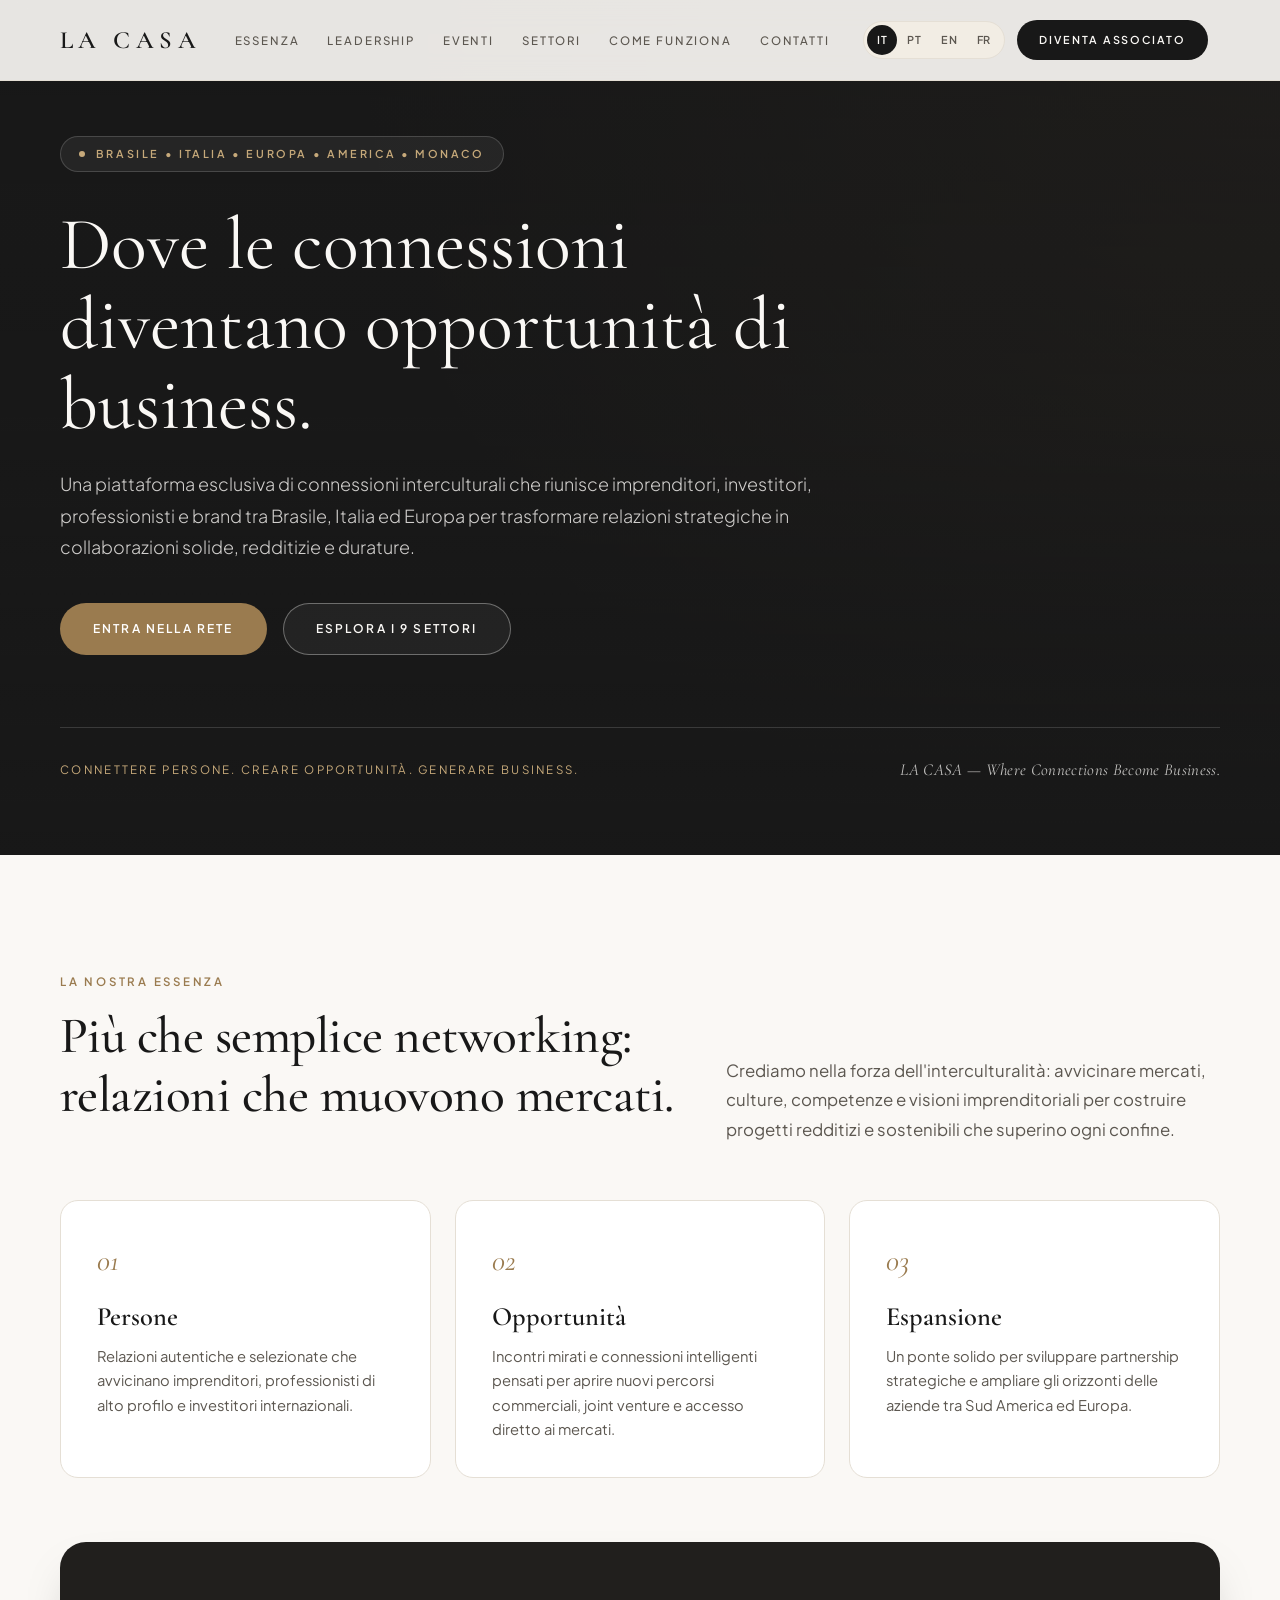
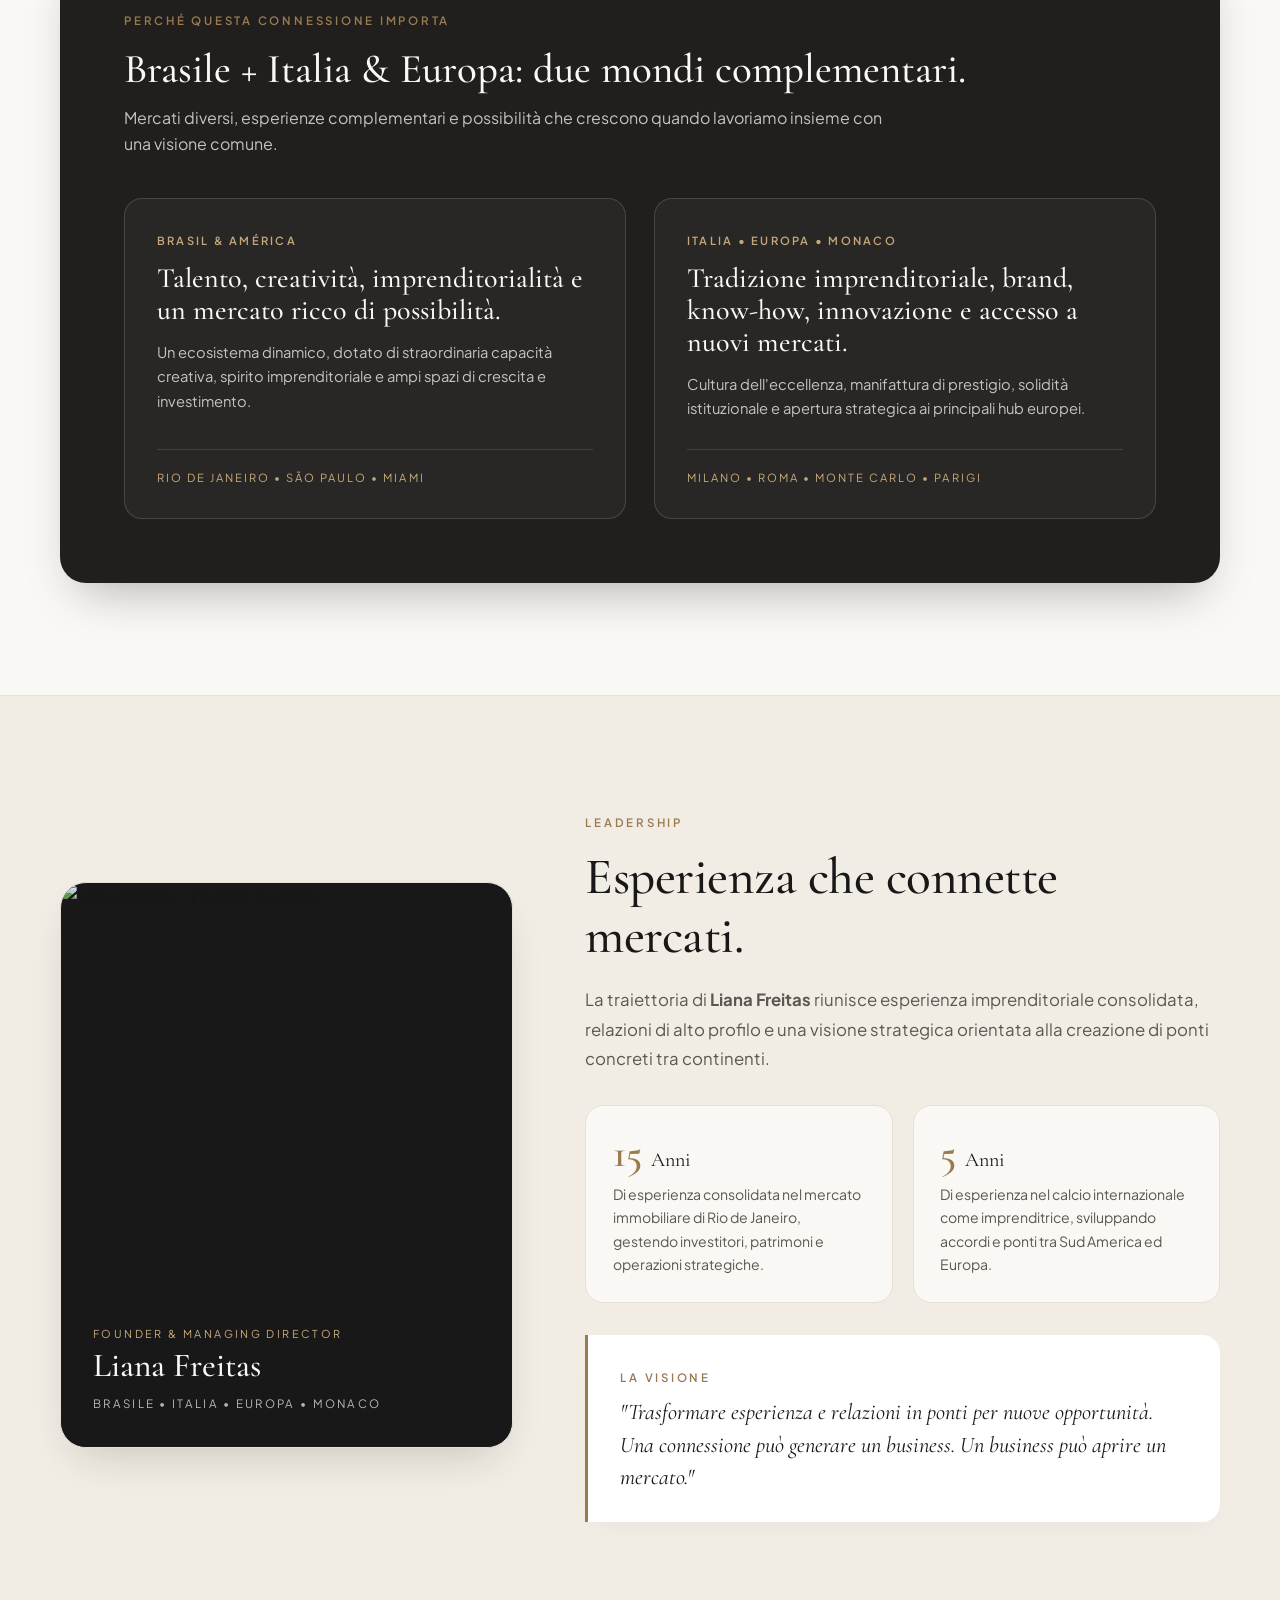
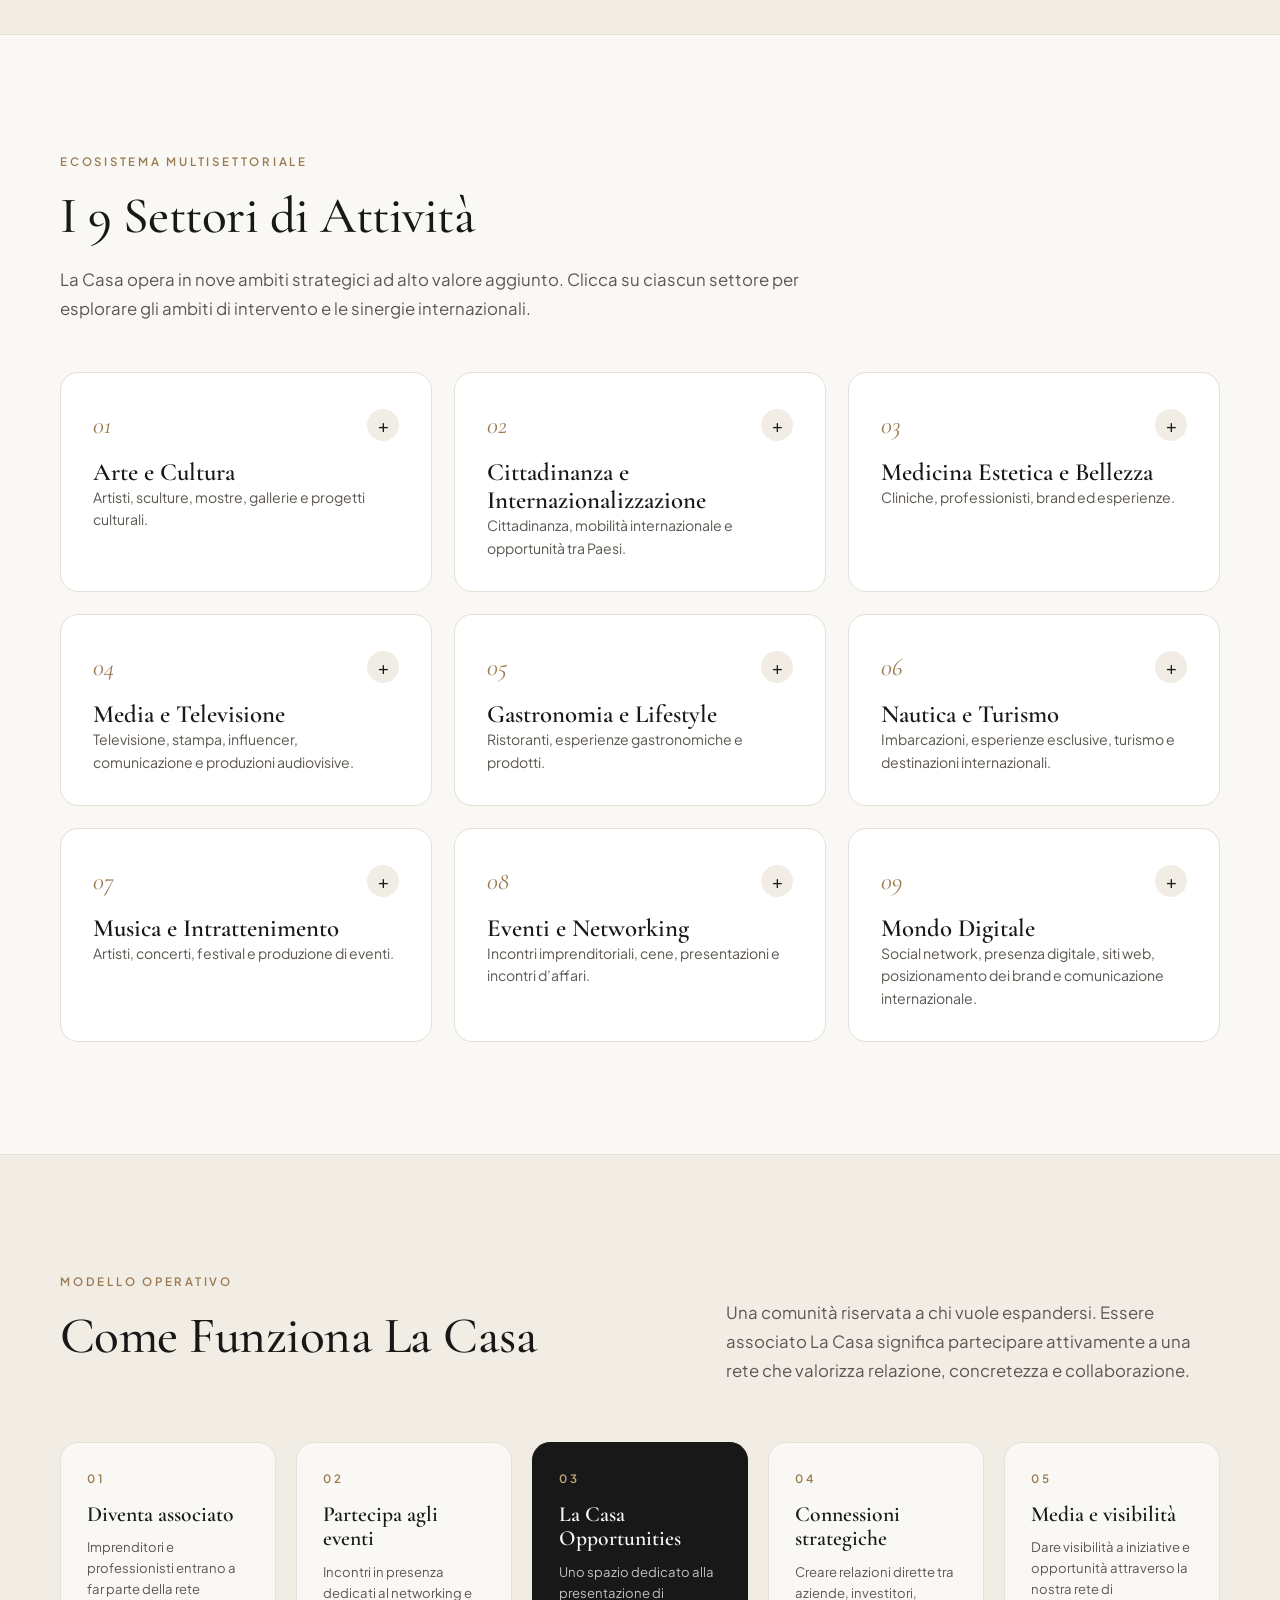
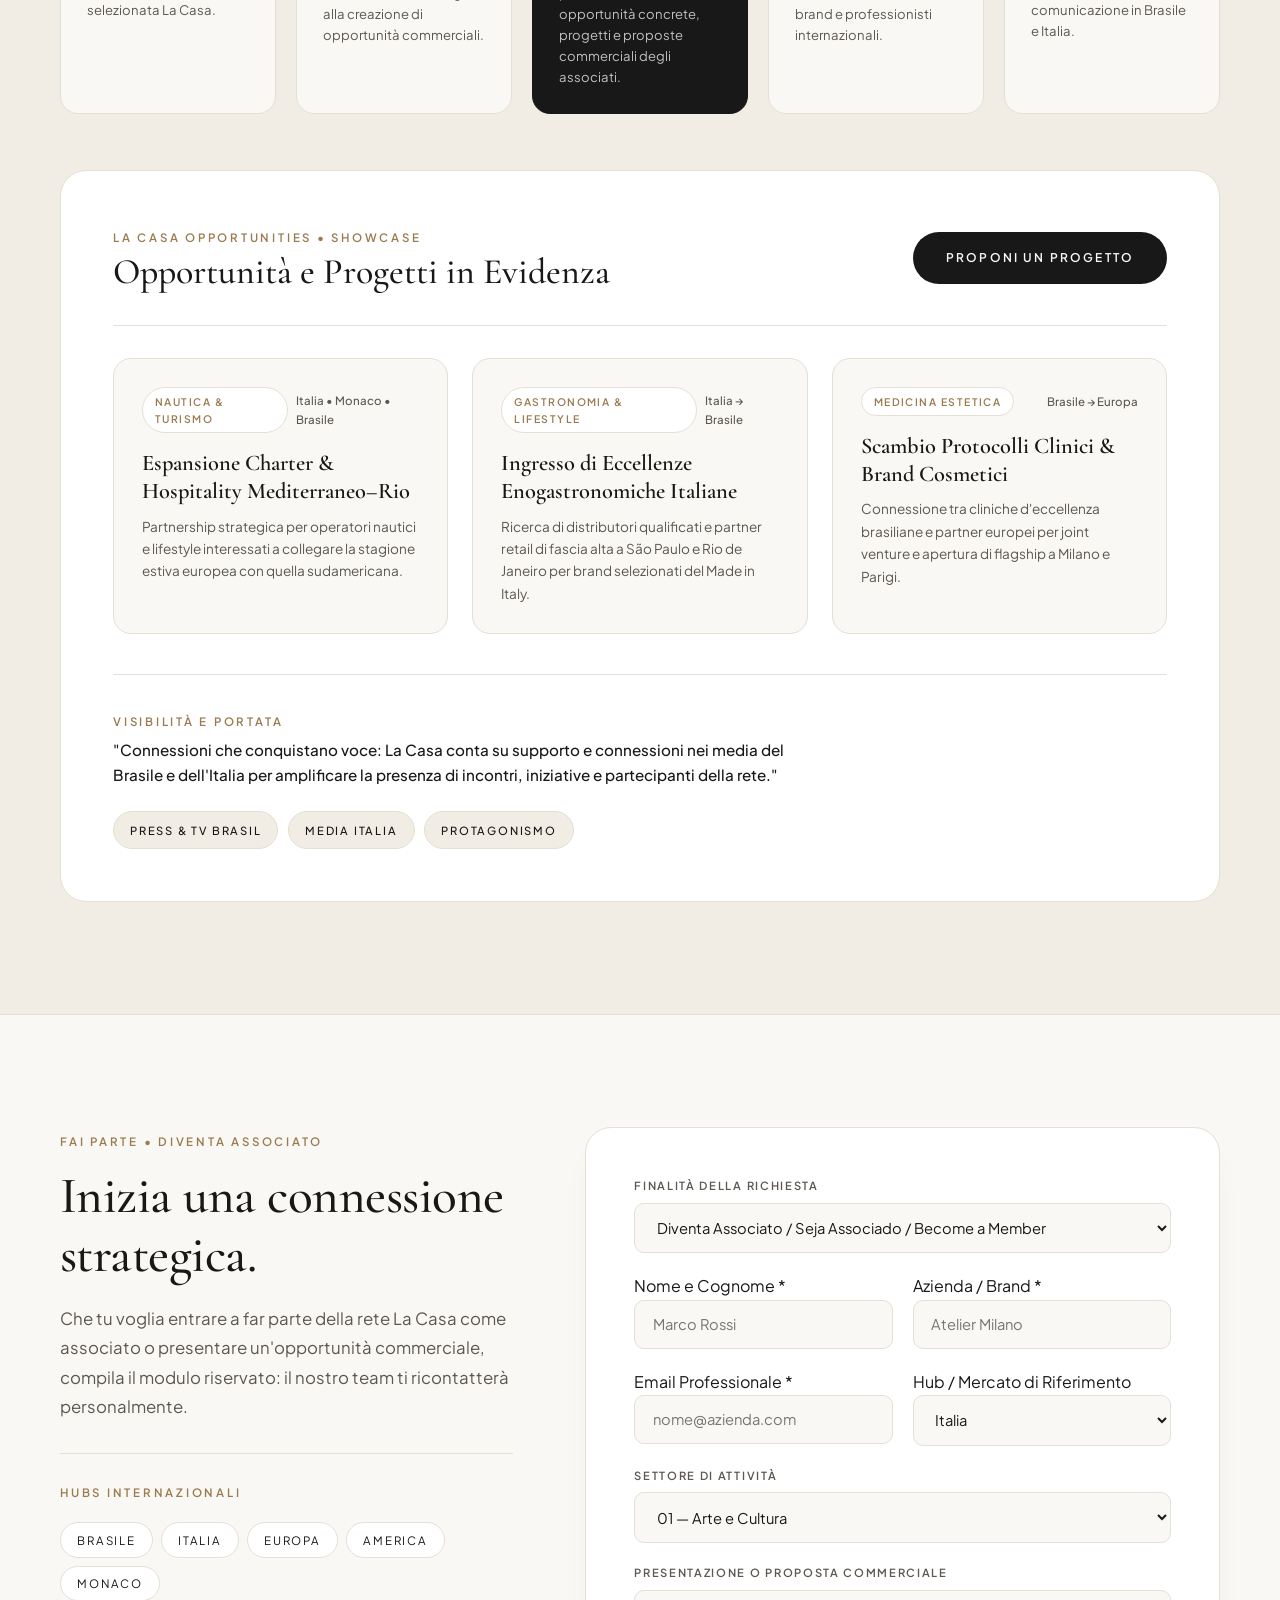
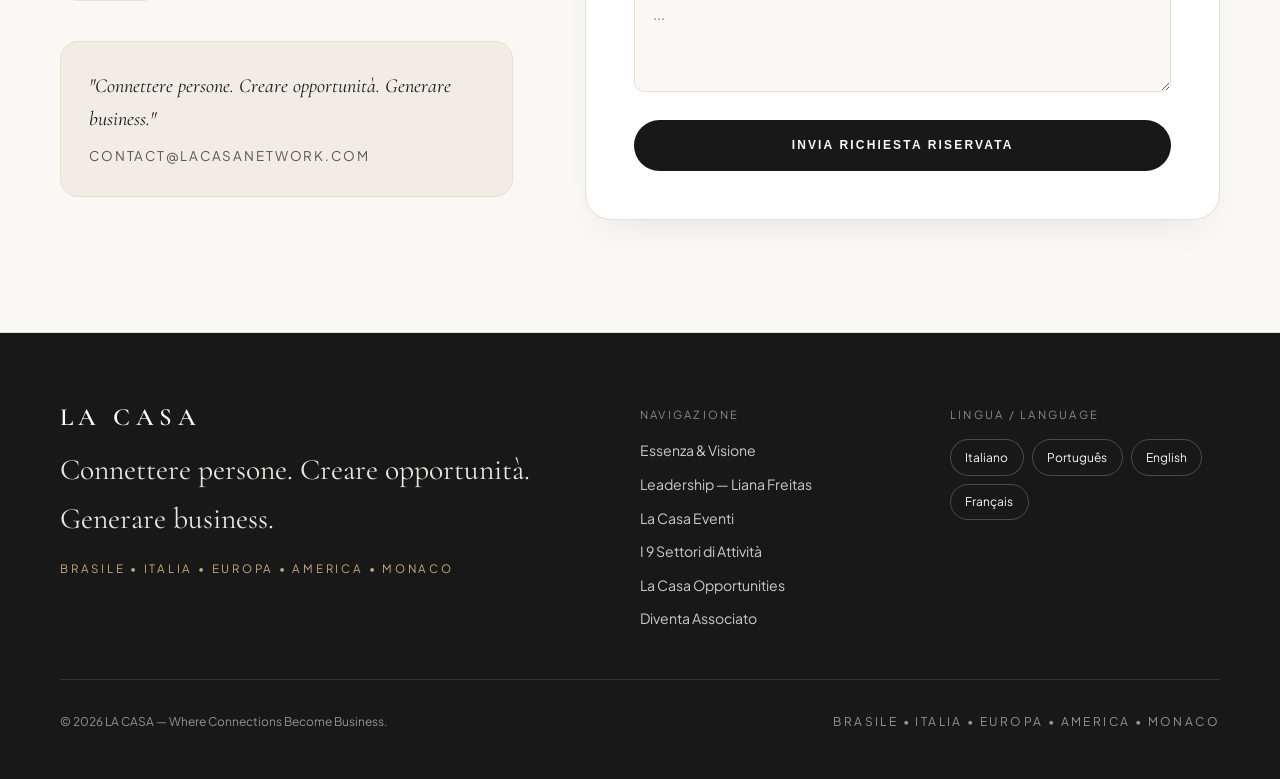
==== commit 2a11355d: "acceso area riservata" ====
--- a/index.html
+++ b/index.html
@@ -3,7 +3,7 @@
 <head>
     <meta charset="UTF-8">
     <meta name="viewport" content="width=device-width, initial-scale=1.0">
-    <title>LA CASA — Where Connections Become Business</title>
+    <title>LA CASA — Where Connections Become Business || HOME ||</title>
     <meta name="description" content="Piattaforma internazionale di connessioni interculturali tra Brasile, Italia, Europa, America e Monaco.">
     <link rel="stylesheet" href="style/style.css">
 
--- a/style/style.css
+++ b/style/style.css
@@ -1185,7 +1185,7 @@
 
 /* ==========================================================================
            11. EDITORIAL FOOTER
-           ========================================================================== */
+========================================================================== */
 .footer {
   background: var(--ink-charcoal);
   color: var(--bg-ivory);
@@ -1269,4 +1269,43 @@
   gap: 1rem;
   font-size: 0.75rem;
   color: rgba(250, 248, 245, 0.55);
+}
+
+/* ==========================================================================
+           12. ACCESSO AREA RISERVATA
+========================================================================== */
+
+#box-accesso {
+ margin-top: 2rem;
+}
+
+.accesso {
+  background: var(--bg-white);
+  border: 1px solid var(--border-subtle);
+  border-radius: var(--radius-lg);
+  padding: 2.25rem;
+  box-shadow: 0 18px 40px -20px rgba(24, 24, 24, 0.1);
+  margin: auto;
+  max-width: 480px;
+  text-align: center;
+}
+
+.accesso h2 {
+  padding: 1.5rem;
+}
+
+.accesso form {
+  gap: 1.5rem;
+}
+
+#username, #password {
+  width: 80%;
+  margin-bottom: 1.25rem;
+  padding: 0.9rem 1.1rem;
+  border-radius: var(--radius-sm);
+  border: 1px solid var(--border-subtle);
+  background: var(--bg-ivory);
+  color: var(--ink-charcoal);
+  font-family: var(--font-sans);
+  font-size: 0.92rem;
 }
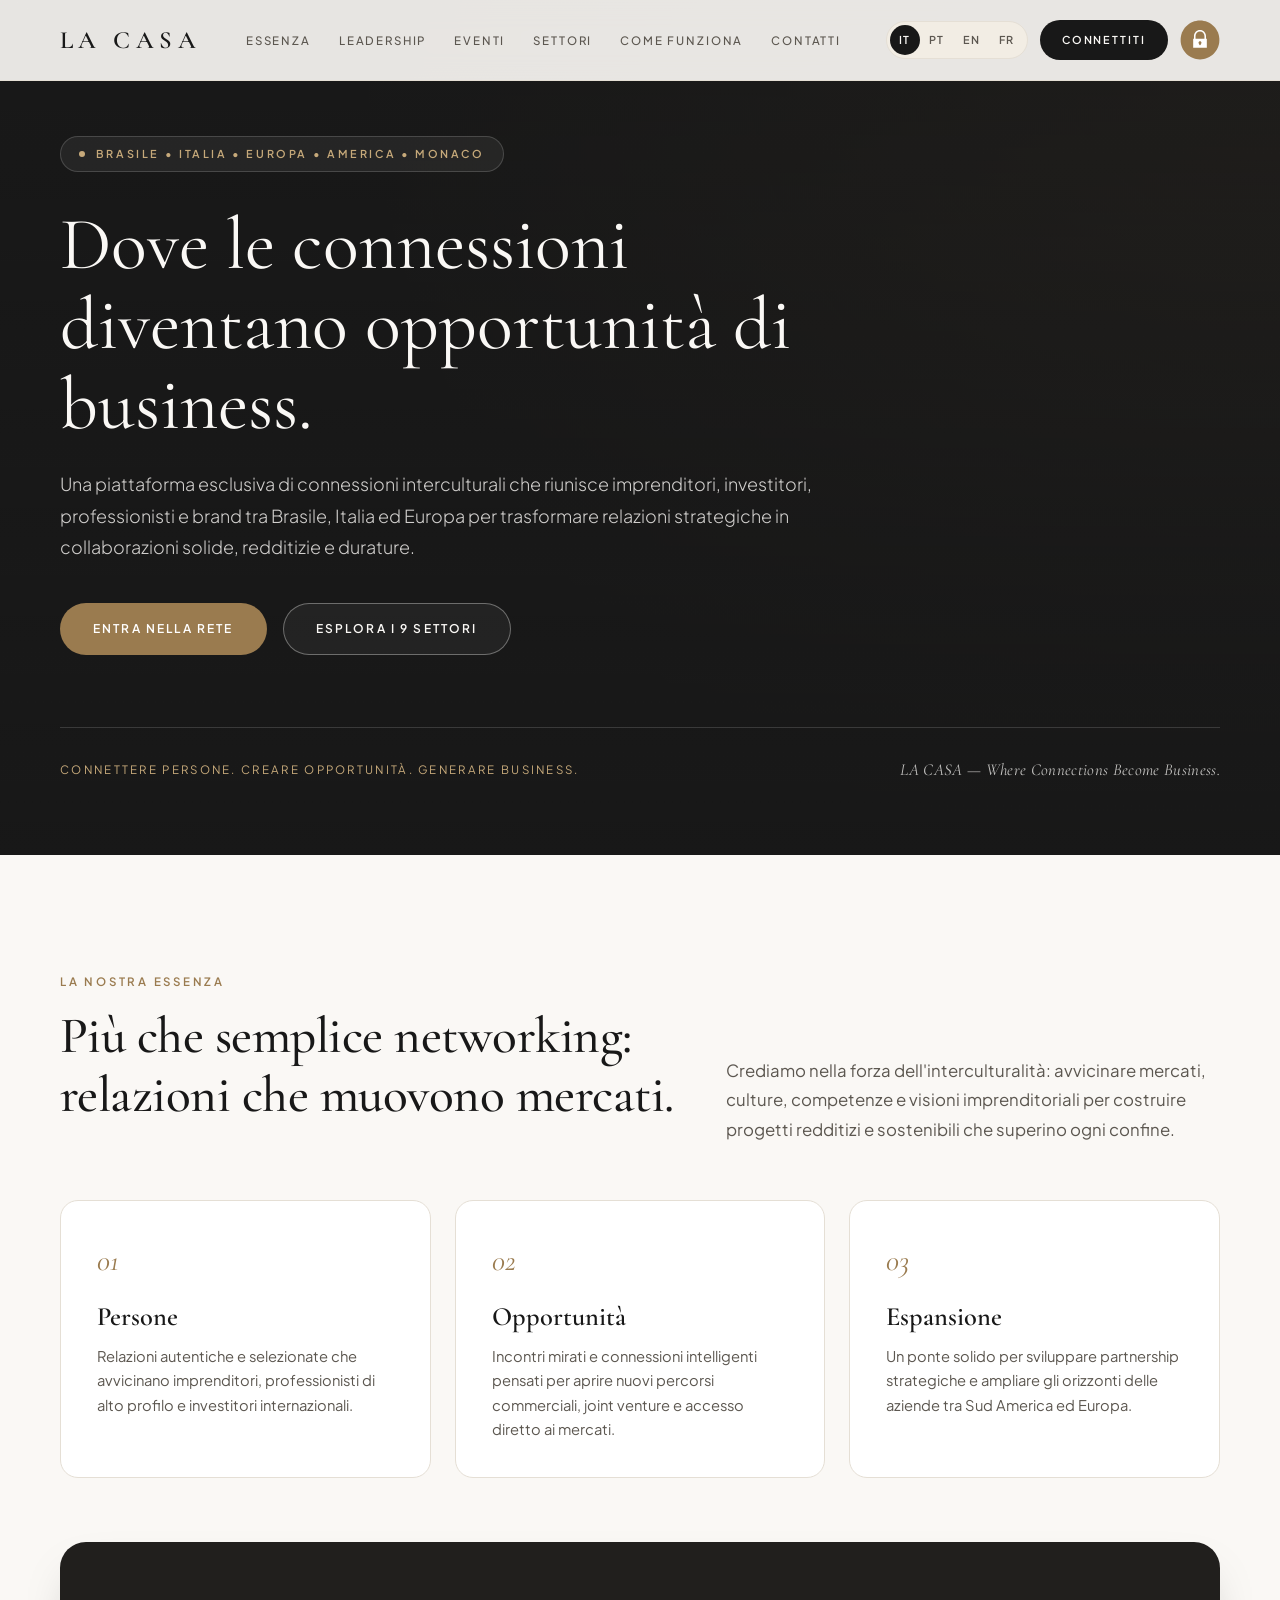
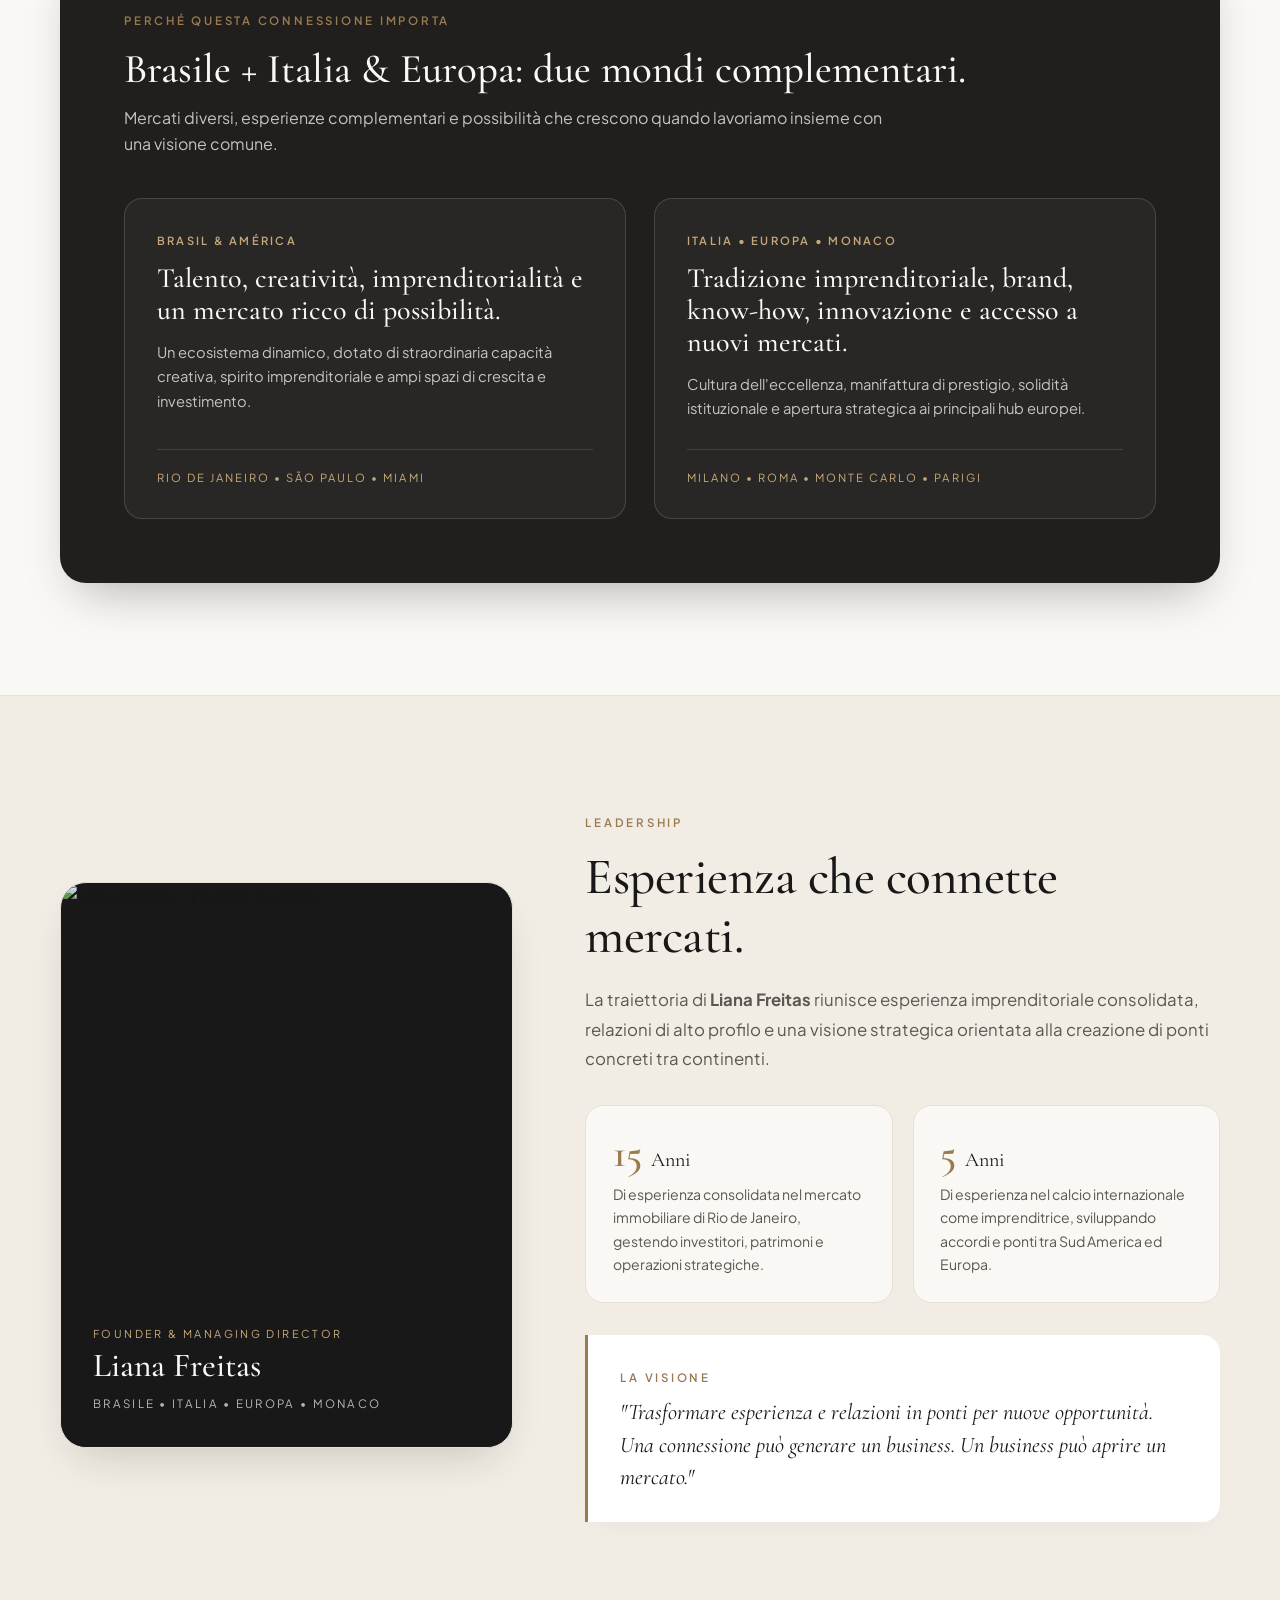
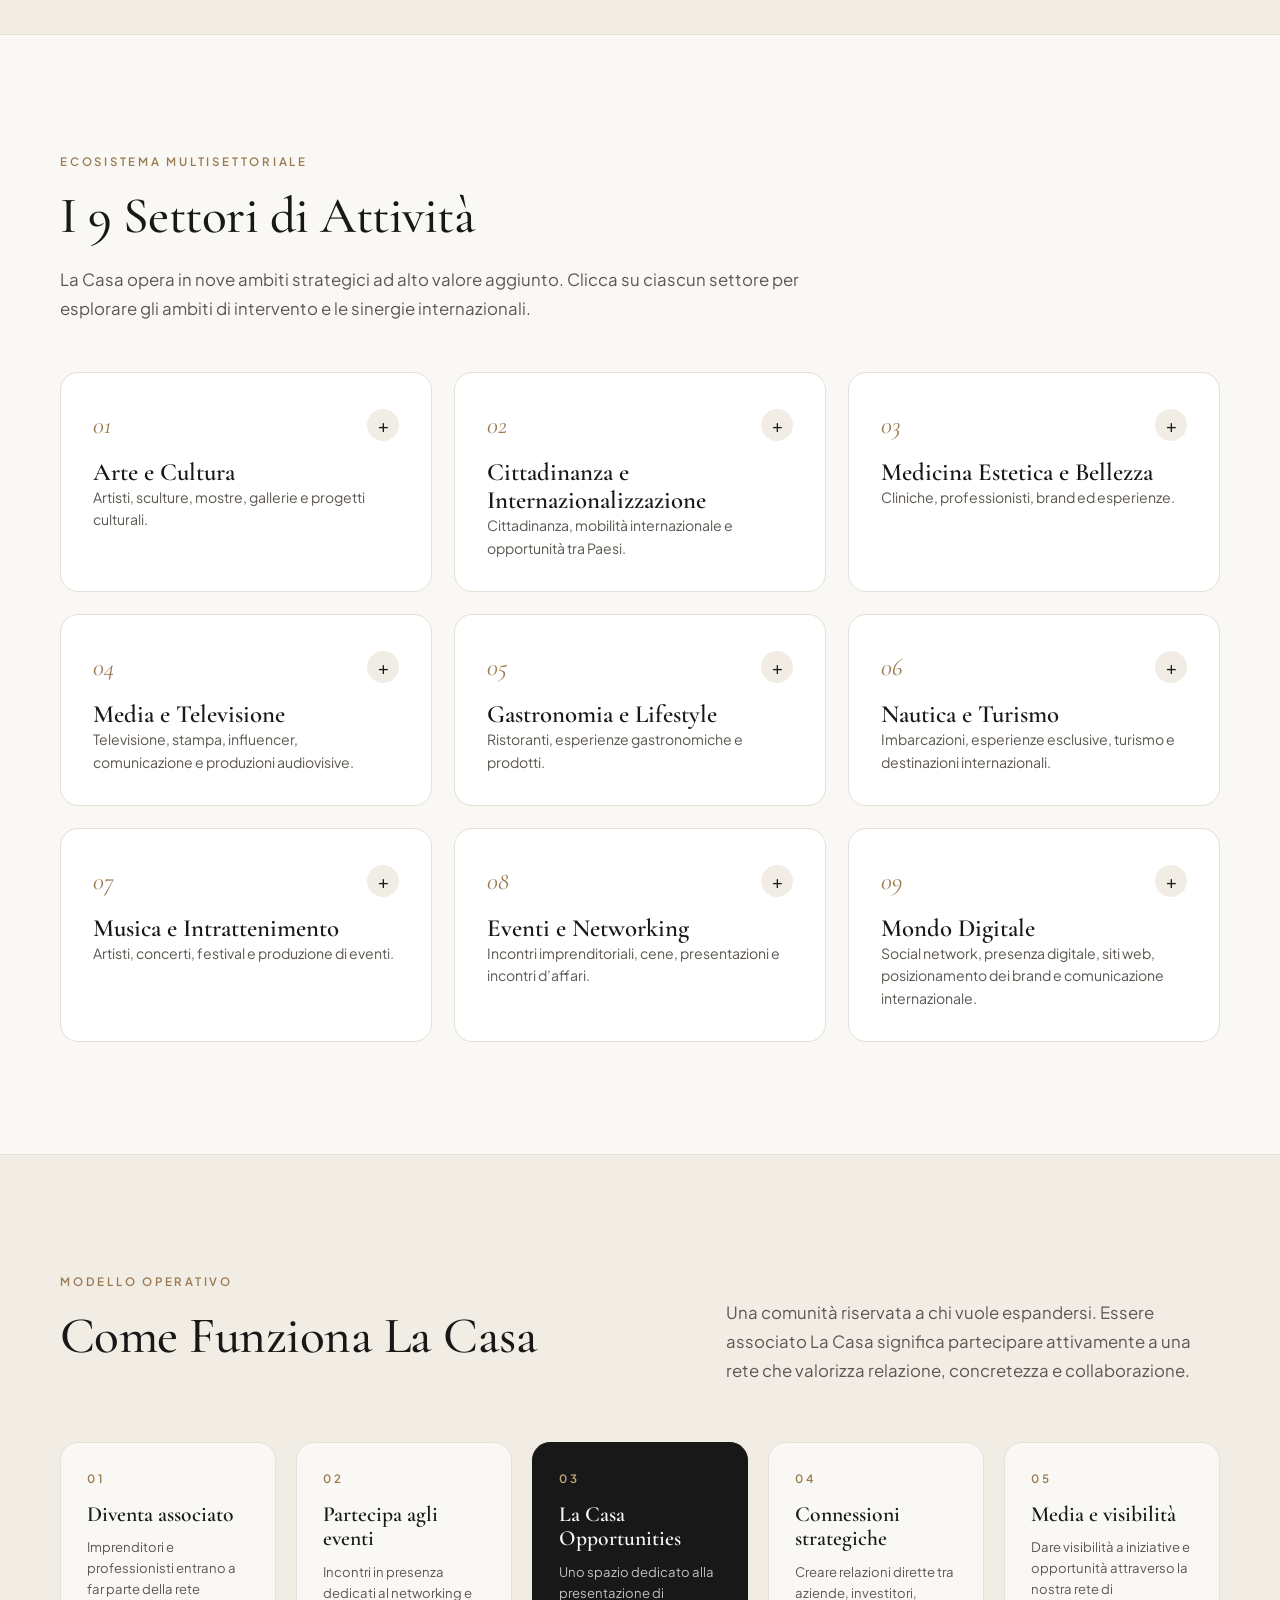
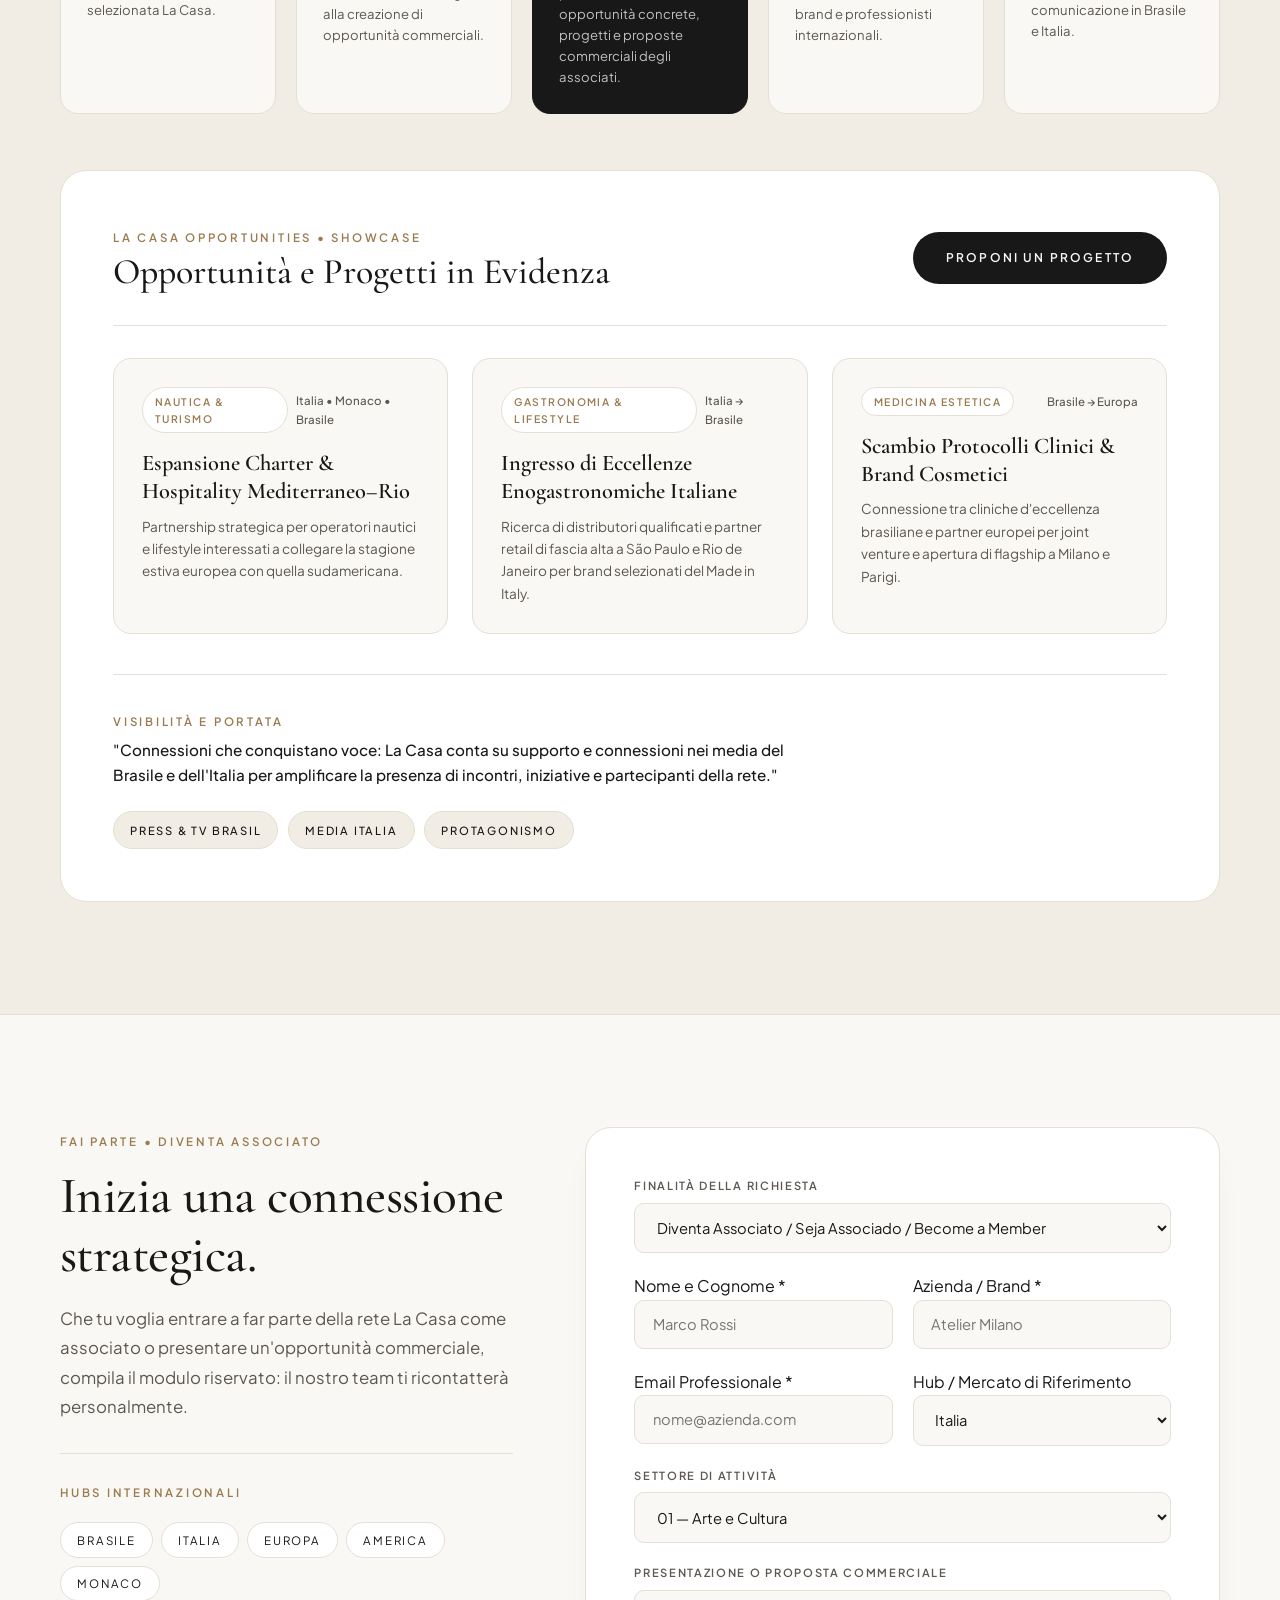
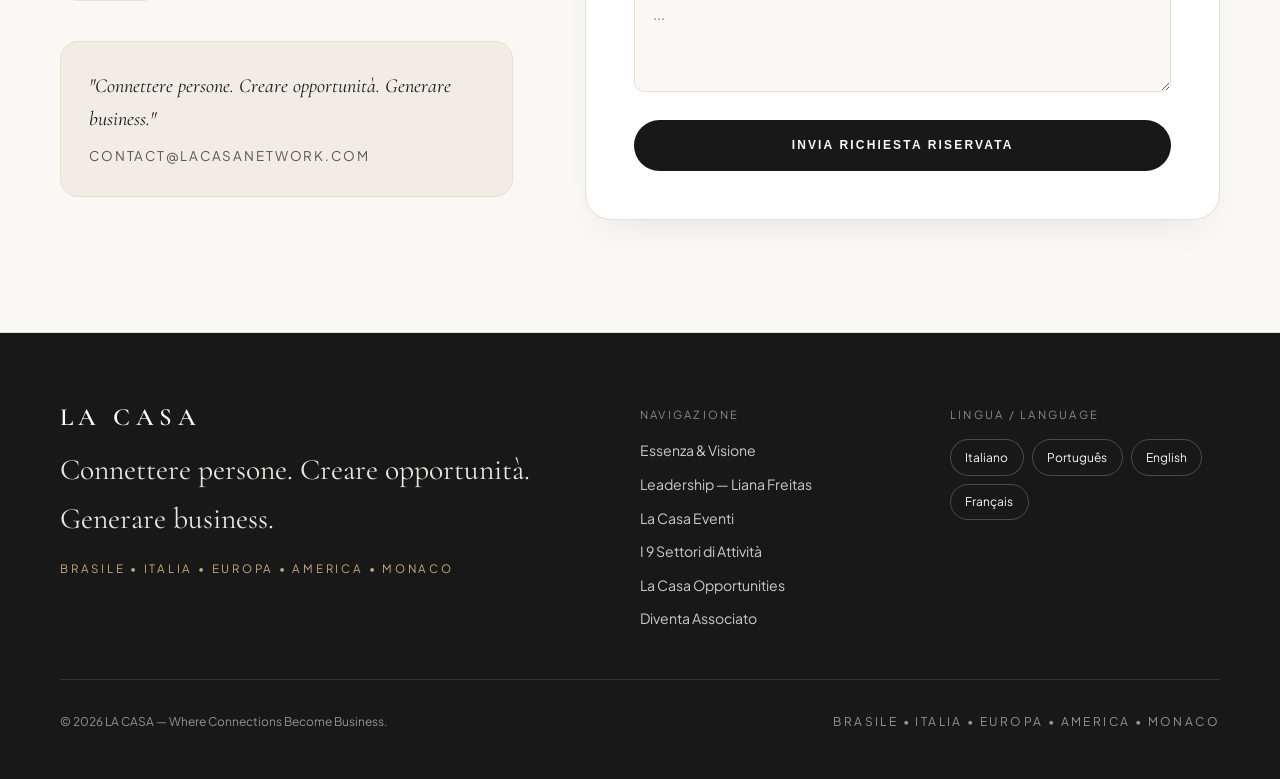
==== commit a66e4df7: "icona log e menu" ====
--- a/index.html
+++ b/index.html
@@ -45,7 +45,7 @@
                     </a>
                     <a href="#events">
                         <span data-lang="it">Eventi</span>
-                        <span data-lang="pt">Manifestações</span>
+                        <span data-lang="pt">Eventos</span>
                         <span data-lang="en">Events</span>
                         <span data-lang="fr">événements</span>
                     </a>
@@ -79,14 +79,17 @@
                     </div>
 
                     <a href="#contatti" class="btn btn-dark nav-cta-desktop">
-                        <span data-lang="it">Diventa Associato</span>
-                        <span data-lang="pt">Seja Associado</span>
-                        <span data-lang="en">Become a Member</span>
-                        <span data-lang="fr">Devenir Membre</span>
+                        <span data-lang="it">Connettiti</span>
+                        <span data-lang="pt">Conecte</span>
+                        <span data-lang="en">Join Us</span>
+                        <span data-lang="fr">Participez</span>
                     </a>
 
-                    <a href="" class="area-privata">
-                       
+                    <a href="log-in.html" class="logo-link" aria-label="Home">
+                        <svg class="icona-lucchetto" xmlns="http://www.w3.org/2000/svg" viewBox="0 0 256 256">
+                            <path class="lucchetto-sfondo" d="M3.95,128C3.95,59.5,59.5,3.95,128,3.95s124.05,55.55,124.05,124.05-55.55,124.05-124.05,124.05S3.95,196.5,3.95,128Z"/>
+                            <path class="lucchetto-corpo" d="M166.38,120.24v-17.89c0-21.21-17.24-38.45-38.45-38.45s-38.45,17.24-38.45,38.45v17.89h-5.14v57.05h87.32v-57.05h-5.28ZM133.18,152.87v4.11c0,2.86-2.32,5.18-5.18,5.18s-5.18-2.32-5.18-5.18v-4.11c-2.61-1.68-4.32-4.61-4.32-7.96,0-5.25,4.25-9.5,9.5-9.5s9.5,4.25,9.5,9.5c0,3.32-1.71,6.28-4.32,7.96ZM156.45,120.24h-56.98v-17.89c0-15.71,12.78-28.49,28.49-28.49s28.49,12.78,28.49,28.49v17.89Z"/>
+                        </svg>
                     </a>
 
                     <label for="mobile-menu-toggle" class="mobile-toggle-label" aria-label="Apri Menu">
@@ -113,7 +116,7 @@
                 </a>
                 <a href="#events">
                     <span data-lang="it">Eventi</span>
-                    <span data-lang="pt">Manifestações</span>
+                    <span data-lang="pt">Eventos</span>
                     <span data-lang="en">Events</span>
                     <span data-lang="fr">événements</span>
                 </a>
@@ -136,10 +139,10 @@
                     <span data-lang="fr">Contact</span>
                 </a>
                 <a href="#contatti" class="btn btn-dark">
-                    <span data-lang="it">Diventa Associato</span>
-                    <span data-lang="pt">Seja Associado</span>
-                    <span data-lang="en">Become a Member</span>
-                    <span data-lang="fr">Devenir Membre</span>
+                    <span data-lang="it">Connettiti</span>
+                    <span data-lang="pt">Conecte</span>
+                    <span data-lang="en">Join Us</span>
+                    <span data-lang="fr">Participez</span>
                 </a>
             </div>
         </header>
@@ -470,8 +473,16 @@
             </div>
         </section>
 
+
         <!-- ==================================================================
-             I 9 SETTORI DI ATTIVITÀ (PURE CSS <details>/<summary>)
+             EVENTI
+             ================================================================== -->
+
+
+
+
+        <!-- ==================================================================
+             I 9 SETTORI DI ATTIVITÀ
              ================================================================== -->
         <section id="settori" class="section bg-ivory">
             <div class="container">
--- a/style/style.css
+++ b/style/style.css
@@ -394,6 +394,40 @@
   width: 100%;
 }
 
+.site-header {
+  display: flex;
+  align-items: center;
+  padding: 12px 24px;
+}
+
+.icona-lucchetto {
+  width: 40px;
+  height: 40px;
+  display: block;
+}
+
+.lucchetto-sfondo {
+  fill: var(--gold-satin);
+  transition: fill 0.25s ease, transform 0.25s ease;
+  transform-box: fill-box;
+  transform-origin: center;
+}
+
+.lucchetto-corpo {
+  fill: #ffffff;
+  transition: fill 0.25s ease;
+}
+
+/* Esempio di interazione al passaggio del mouse sul link */
+.logo-link:hover .lucchetto-sfondo {
+  fill: #fffdf5;
+  transition: var(--transition);
+}
+
+.logo-link:hover .lucchetto-corpo {
+  fill: var(--gold-satin);
+}
+
 /* ==========================================================================
            5. HERO SECTION
 ========================================================================== */
@@ -412,9 +446,9 @@
   position: absolute;
   inset: 0;
   background-image:
-    linear-gradient(to bottom, rgba(24, 24, 24, 0.84), rgba(24, 24, 24, 0.76) 50%, #181818),
+    linear-gradient(to bottom, rgba(24, 24, 24, 0.84), rgba(24, 24, 24, 0.76) 30%, #181818),
     radial-gradient(circle at top right, rgba(154, 123, 79, 0.25), transparent 60%),
-    url('https://images.unsplash.com/photo-1600607687939-ce8a6c25118c?auto=format&fit=crop&w=1920&q=80');
+    url('https://images.unsplash.com/photo-1515169067868-5387ec356754?q=80&w=1170&auto=format&fit=crop&ixlib=rb-4.1.0&ixid=NHwxMjA3fDA%3D');
   background-size: cover;
   background-position: center;
   z-index: 0;
@@ -1272,7 +1306,7 @@
 }
 
 /* ==========================================================================
-           12. ACCESSO AREA RISERVATA
+           12. LOG IN
 ========================================================================== */
 
 #box-accesso {
@@ -1308,4 +1342,32 @@
   color: var(--ink-charcoal);
   font-family: var(--font-sans);
   font-size: 0.92rem;
+}
+
+
+/* ==========================================================================
+           13. AREA RISERVATA
+========================================================================== */
+
+.profilo {
+  width: 100%;
+  max-width: 200px;
+  margin-top: 1.5rem;
+  margin-left: auto;
+  margin-right: auto;
+  text-align: center;
+  aspect-ratio: 1 / 1;
+  border-radius: 50%;
+  object-fit: cover;
+  box-shadow: 2px 2px 4px rgba(24, 24, 24, 0.1);
+}
+
+table {
+  border-radius: var(--radius-sm);
+}
+
+td {
+  padding: 0.75rem 1rem;
+  border-bottom: 1px solid var(--border-subtle);
+  border: none;
 }
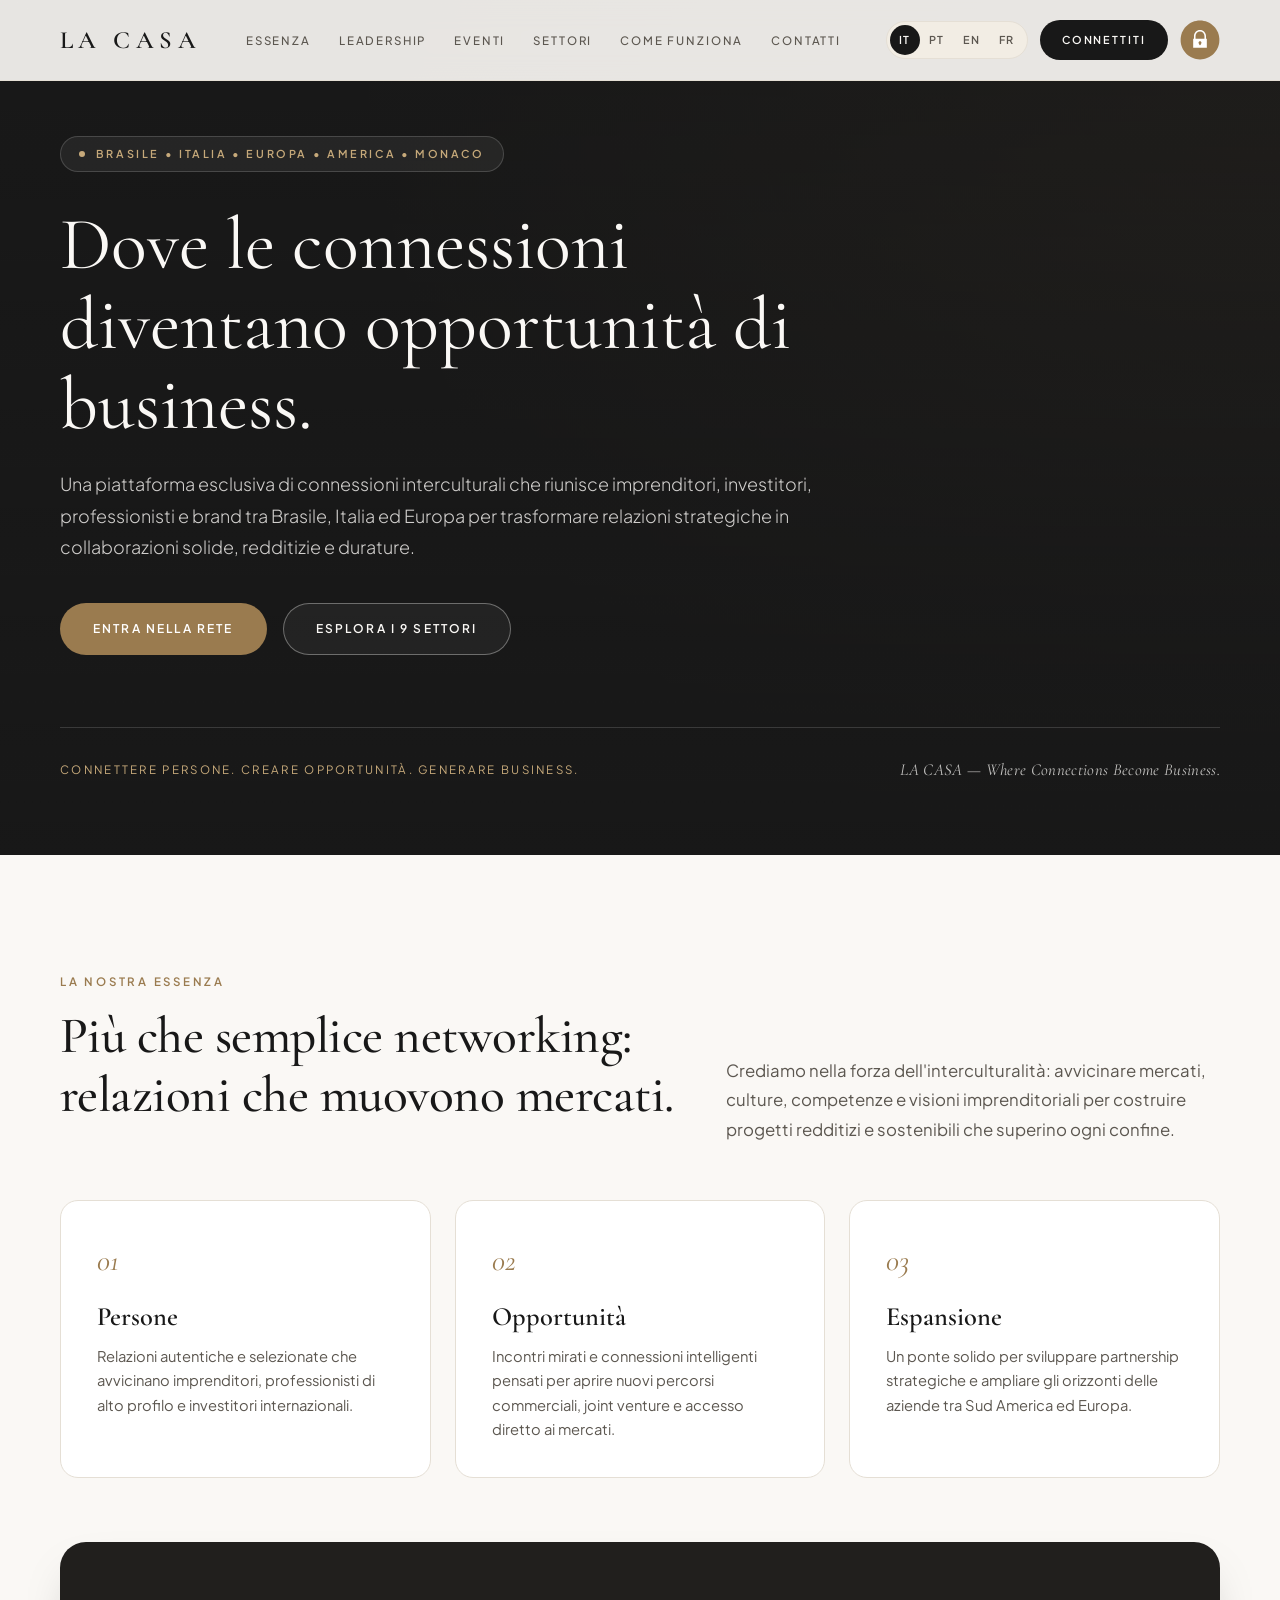
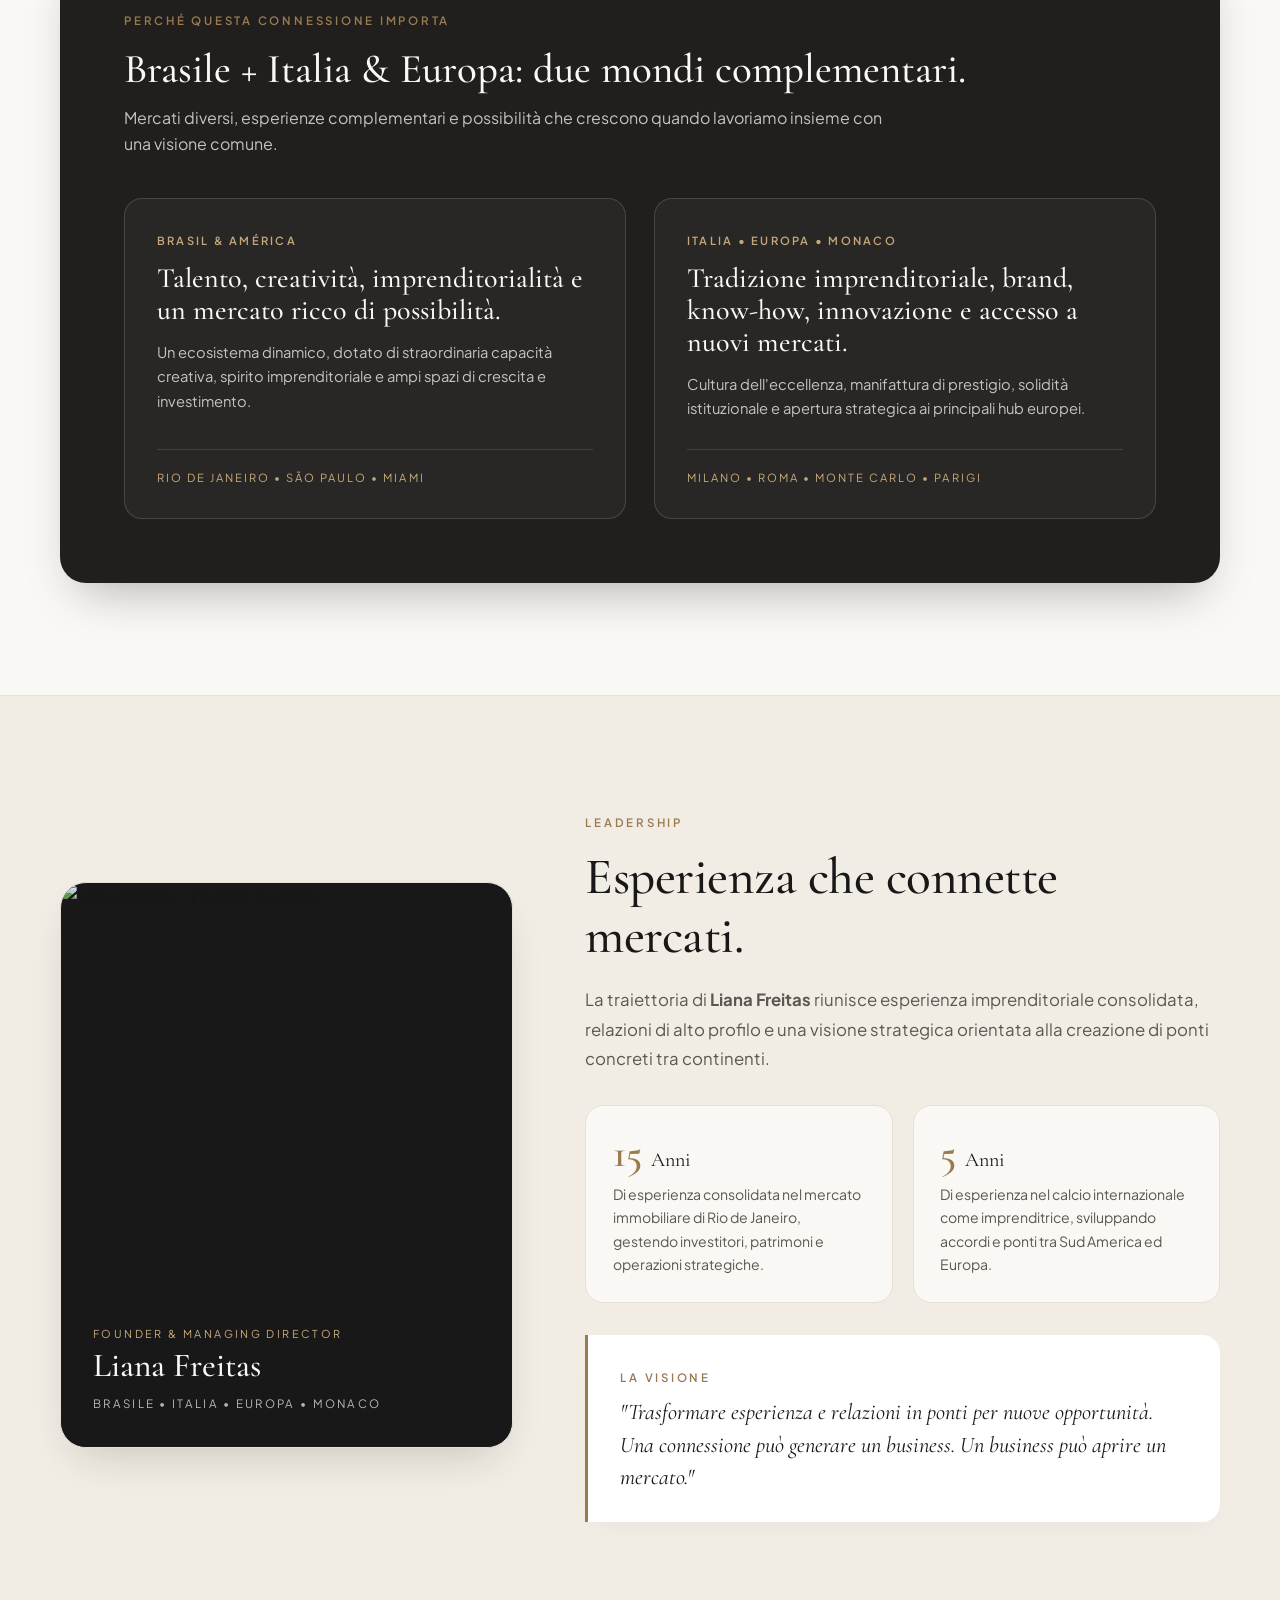
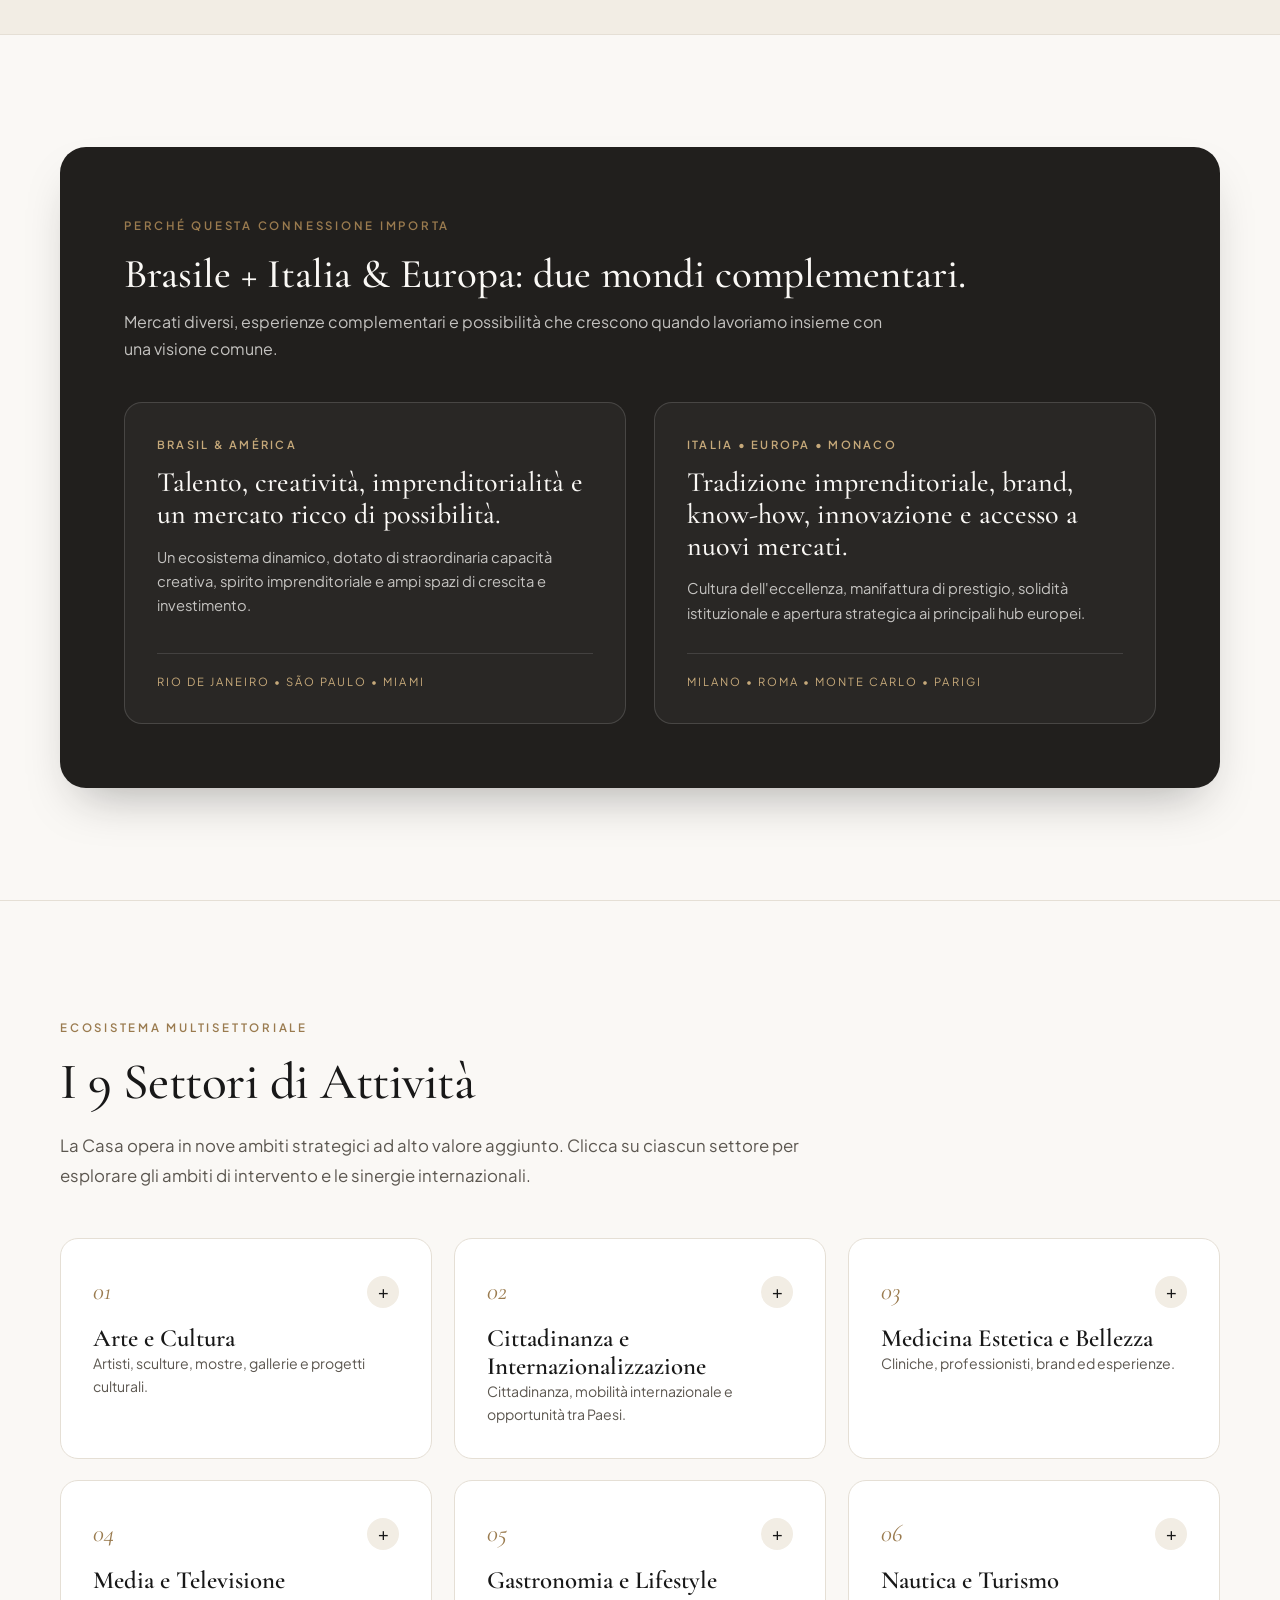
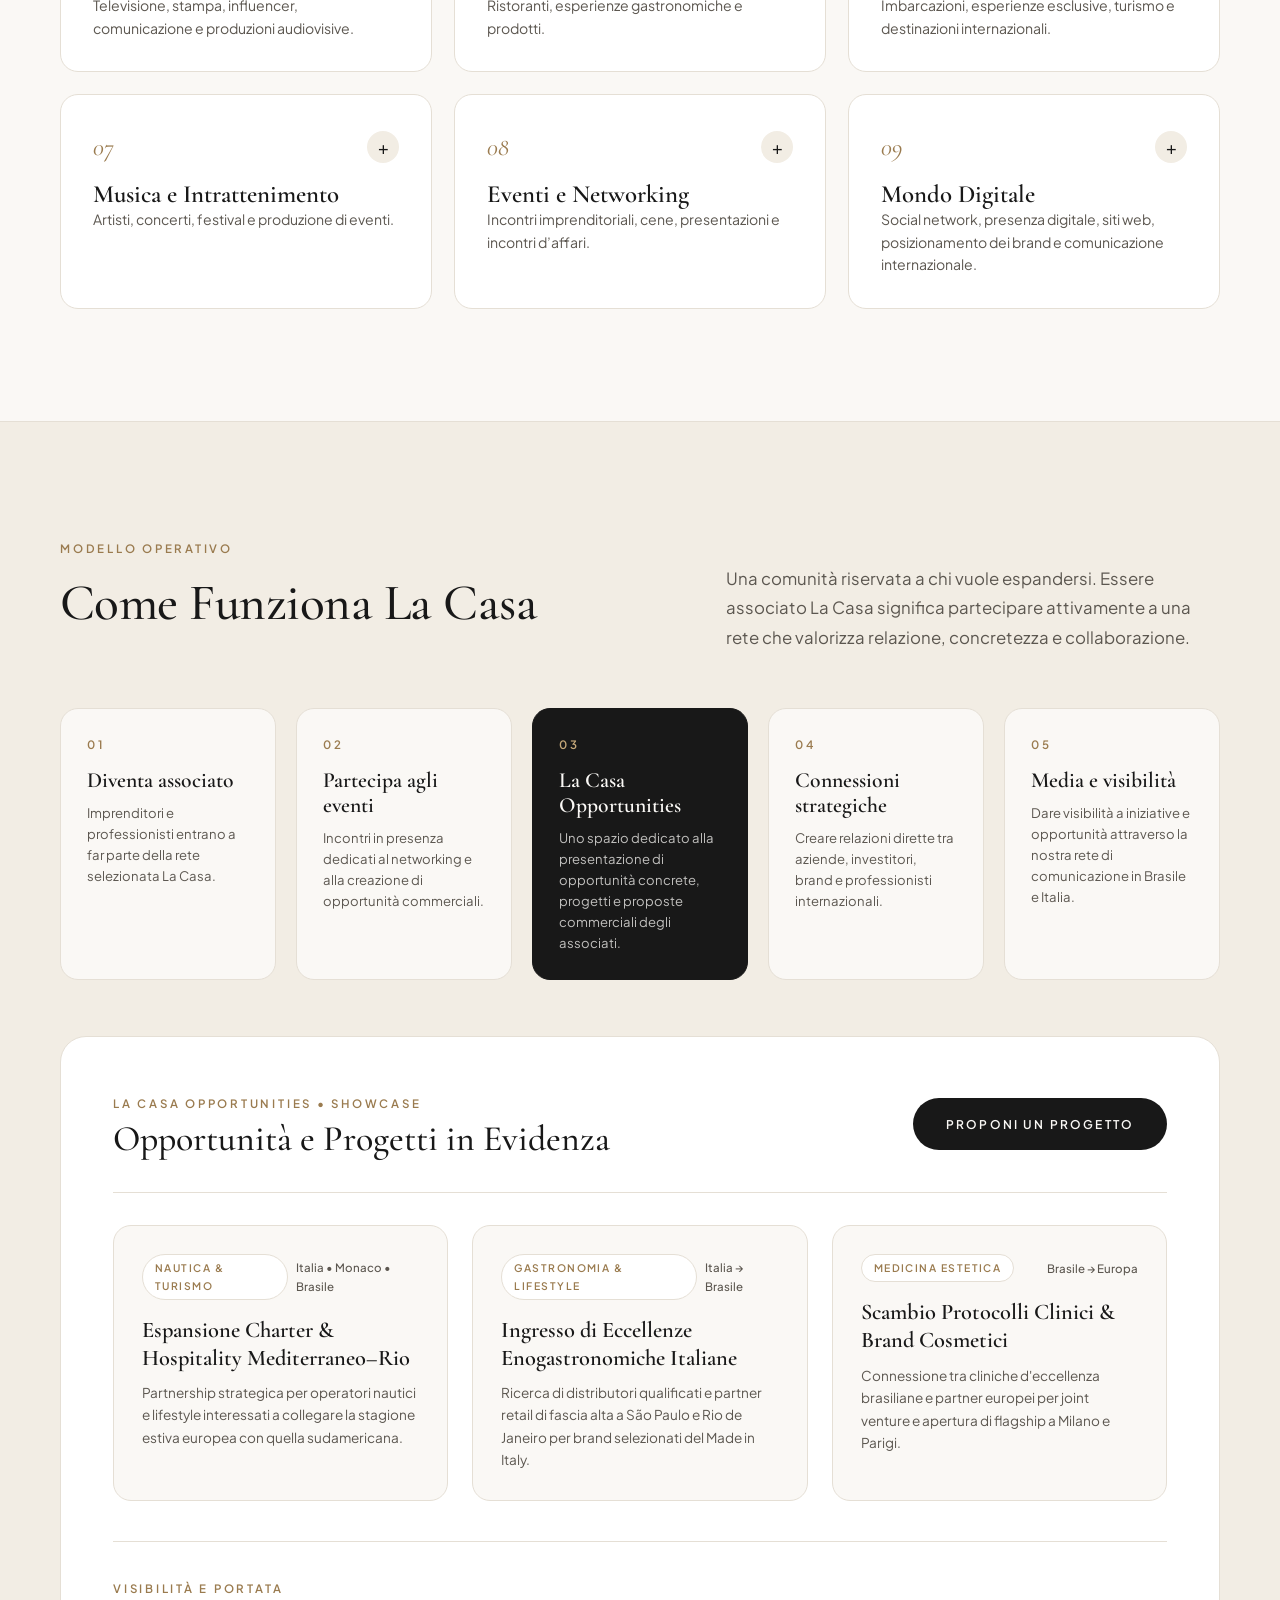
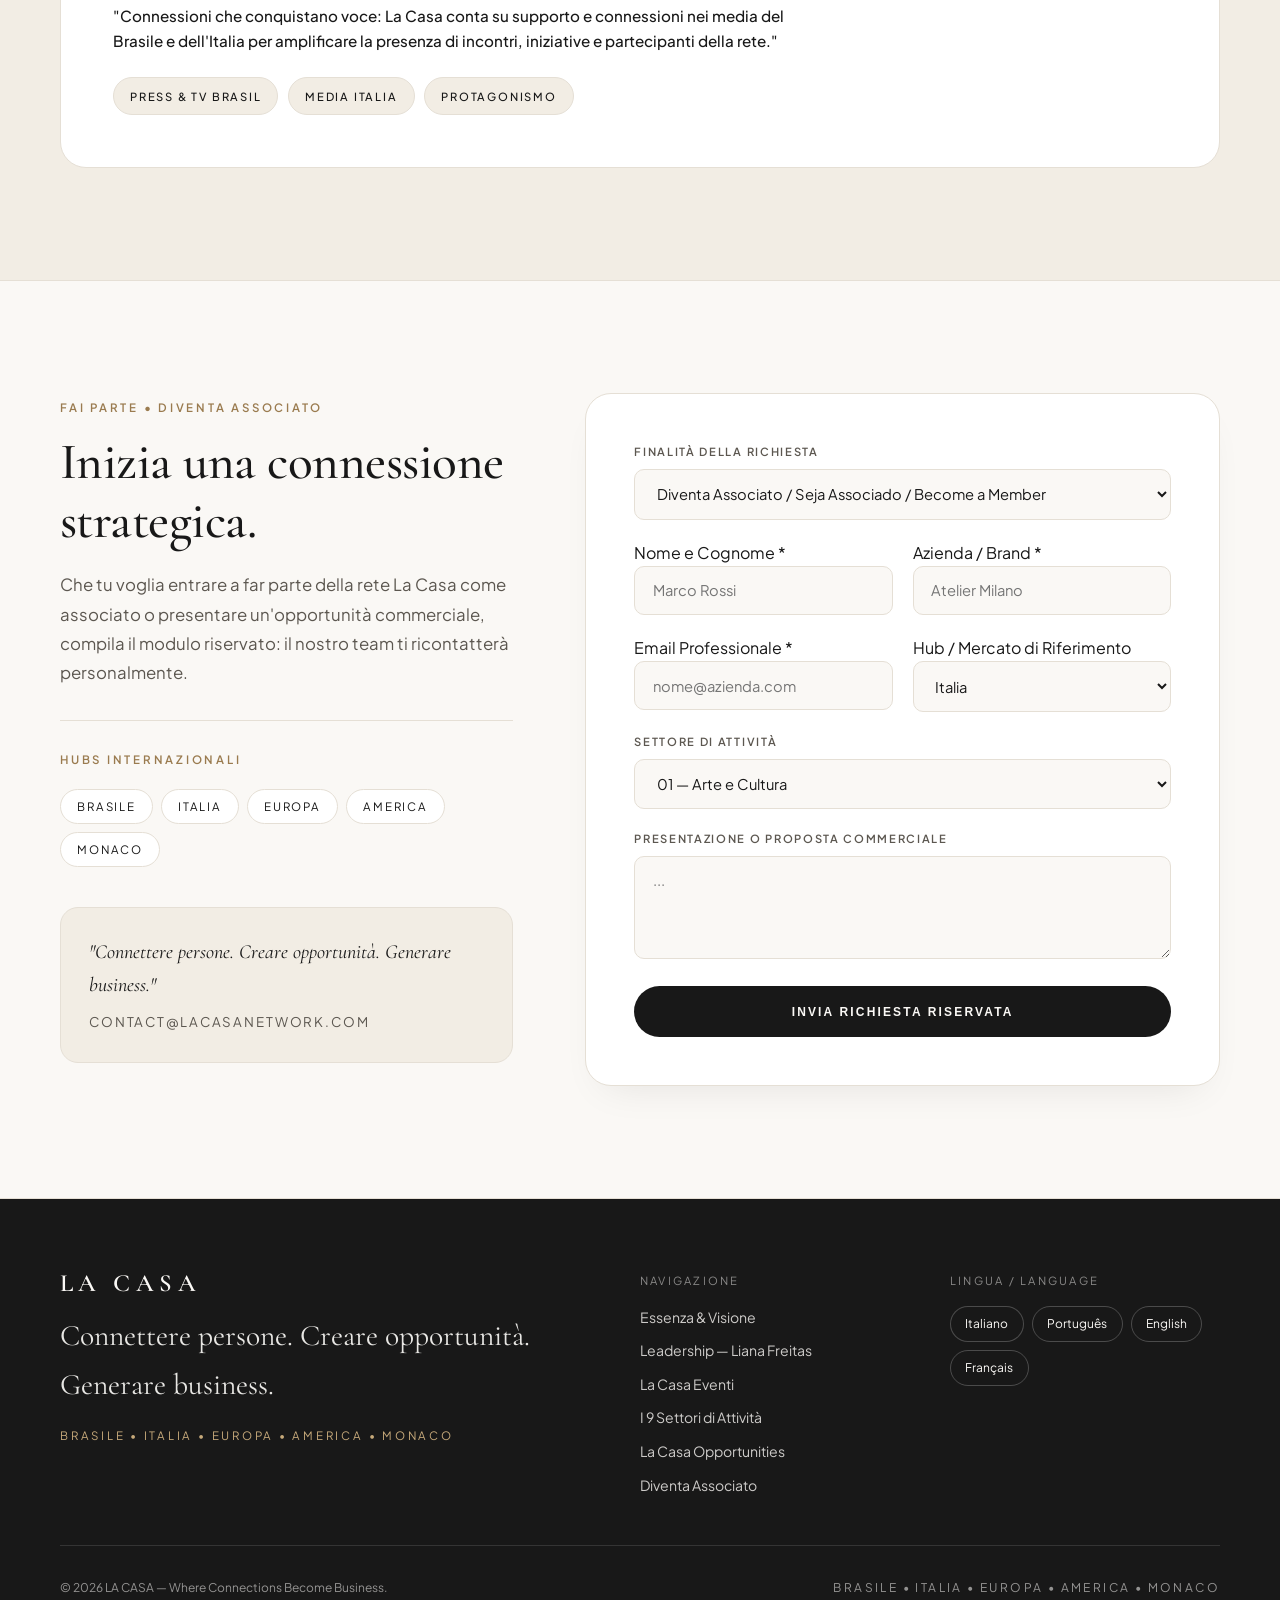
==== commit 4d437e4a: "imageine sfodno" ====
--- a/index.html
+++ b/index.html
@@ -208,7 +208,7 @@
         </section>
 
         <!-- ==================================================================
-             LA NOSTRA ESSENZA & POSIZIONAMENTO
+             LA NOSTRA ESSENZA
              ================================================================== -->
         <section id="essenza" class="section bg-ivory">
             <div class="container">
@@ -476,8 +476,82 @@
 
         <!-- ==================================================================
              EVENTI
-             ================================================================== -->
-
+        ================================================================== -->
+        <section id="eventi" class="section">
+            <div class="container">
+                <div class="bridge-box">
+                    <span class="kicker">
+                        <span data-lang="it">Perché Questa Connessione Importa</span>
+                        <span data-lang="pt">Por Que Essa Conexão Importa?</span>
+                        <span data-lang="en">Why This Connection Matters</span>
+                        <span data-lang="fr">Pourquoi Cette Connexion Compte</span>
+                    </span>
+                    <div data-lang="it">
+                        <h3 style="font-size: clamp(1.9rem, 3.2vw, 2.75rem); margin-bottom: 0.75rem;">Brasile + Italia &amp; Europa: due mondi complementari.</h3>
+                        <p style="color: rgba(250,248,245,0.75); max-width: 65ch;">Mercati diversi, esperienze complementari e possibilità che crescono quando lavoriamo insieme con una visione comune.</p>
+                    </div>
+                    <div data-lang="pt">
+                        <h3 style="font-size: clamp(1.9rem, 3.2vw, 2.75rem); margin-bottom: 0.75rem;">Brasil + Itália &amp; Europa: mercados complementares.</h3>
+                        <p style="color: rgba(250,248,245,0.75); max-width: 65ch;">Mercados diferentes, experiências complementares e possibilidades que crescem quando trabalhamos em conjunto.</p>
+                    </div>
+                    <div data-lang="en">
+                        <h3 style="font-size: clamp(1.9rem, 3.2vw, 2.75rem); margin-bottom: 0.75rem;">Brazil + Italy &amp; Europe: two complementary worlds.</h3>
+                        <p style="color: rgba(250,248,245,0.75); max-width: 65ch;">Different markets, complementary experiences, and possibilities that multiply when we work together with a shared vision.</p>
+                    </div>
+                    <div data-lang="fr">
+                        <h3 style="font-size: clamp(1.9rem, 3.2vw, 2.75rem); margin-bottom: 0.75rem;">Brésil + Italie &amp; Europe : deux mondes complémentaires.</h3>
+                        <p style="color: rgba(250,248,245,0.75); max-width: 65ch;">Des marchés différents, des expériences complémentaires et des possibilités qui se démultiplient lorsque nous collaborons.</p>
+                    </div>
+
+                    <div class="bridge-grid">
+                        <div class="bridge-col">
+                            <div>
+                                <span class="bridge-col-tag">BRASIL &amp; AMÉRICA</span>
+                                <div data-lang="it">
+                                    <h4>Talento, creatività, imprenditorialità e un mercato ricco di possibilità.</h4>
+                                    <p>Un ecosistema dinamico, dotato di straordinaria capacità creativa, spirito imprenditoriale e ampi spazi di crescita e investimento.</p>
+                                </div>
+                                <div data-lang="pt">
+                                    <h4>Talento, criatividade, empreendedorismo e um mercado repleto de possibilidades.</h4>
+                                    <p>Um ecossistema vibrante, com forte energia empreendedora, capacidade de inovação e grande potencial de crescimento.</p>
+                                </div>
+                                <div data-lang="en">
+                                    <h4>Talent, creativity, entrepreneurship, and a market rich in possibilities.</h4>
+                                    <p>A vibrant ecosystem driven by entrepreneurial spirit, adaptability, and immense potential for growth and investment.</p>
+                                </div>
+                                <div data-lang="fr">
+                                    <h4>Talent, créativité, entrepreneuriat et un marché riche en possibilités.</h4>
+                                    <p>Un écosystème dynamique, porté par un fort esprit entrepreneurial et un immense potentiel de croissance.</p>
+                                </div>
+                            </div>
+                            <div class="bridge-cities">Rio de Janeiro &bull; São Paulo &bull; Miami</div>
+                        </div>
+
+                        <div class="bridge-col">
+                            <div>
+                                <span class="bridge-col-tag">ITALIA &bull; EUROPA &bull; MONACO</span>
+                                <div data-lang="it">
+                                    <h4>Tradizione imprenditoriale, brand, know-how, innovazione e accesso a nuovi mercati.</h4>
+                                    <p>Cultura dell'eccellenza, manifattura di prestigio, solidità istituzionale e apertura strategica ai principali hub europei.</p>
+                                </div>
+                                <div data-lang="pt">
+                                    <h4>Tradição empresarial, marcas, conhecimento, inovação e acesso a novos mercados.</h4>
+                                    <p>Cultura de excelência, prestígio internacional, solidez empresarial e acesso estratégico aos principais mercados europeus.</p>                                </div>
+                                <div data-lang="en">
+                                    <h4>Business heritage, iconic brands, know-how, innovation, and access to new markets.</h4>
+                                    <p>A culture of excellence, manufacturing prestige, institutional solidity, and strategic access to premier European hubs.</p>
+                                </div>
+                                <div data-lang="fr">
+                                    <h4>Tradition entrepreneuriale, marques, savoir-faire, innovation et accès à de nouveaux marchés.</h4>
+                                    <p>Culture de l'excellence, prestige international, solidité et accès stratégique aux principaux hubs européens.</p>
+                                </div>
+                            </div>
+                            <div class="bridge-cities">Milano &bull; Roma &bull; Monte Carlo &bull; Parigi</div>
+                        </div>
+                    </div>
+                </div>
+            </div>    
+        </section>
 
 
 
--- a/style/style.css
+++ b/style/style.css
@@ -534,7 +534,7 @@
 
 /* ==========================================================================
            6. ESSENCE & COMPLEMENTARY BRIDGE (BRASIL + ITALIA & EUROPA)
-           ========================================================================== */
+========================================================================== */
 .section-header-split {
   display: grid;
   grid-template-columns: 1fr;
@@ -668,7 +668,7 @@
 
 /* ==========================================================================
            7. LEADERSHIP — LIANA FREITAS
-           ========================================================================== */
+========================================================================== */
 .leadership-grid {
   display: grid;
   grid-template-columns: 1fr;
@@ -786,8 +786,16 @@
 }
 
 /* ==========================================================================
-           8. I 9 SETTORI DI ATTIVITÀ (NATIVE <details>/<summary> ACCORDION CARDS)
-           ========================================================================== */
+           8. EVENTI
+========================================================================== */
+
+#eventi {
+  background-image: url('pictures/eventi-sfondo.jpg');
+}
+
+/* ==========================================================================
+           9. I 9 SETTORI DI ATTIVITÀ
+========================================================================== */
 .sectors-grid {
   display: grid;
   grid-template-columns: 1fr;
@@ -907,8 +915,8 @@
 }
 
 /* ==========================================================================
-           9. COME FUNZIONA LA CASA & LA CASA OPPORTUNITIES
-           ========================================================================== */
+           10. COME FUNZIONA LA CASA & LA CASA OPPORTUNITIES
+========================================================================== */
 .steps-grid {
   display: grid;
   grid-template-columns: 1fr;
@@ -1089,8 +1097,8 @@
 }
 
 /* ==========================================================================
-           10. ADESIONE / CONTATTO & CSS :target SUBMISSION CONFIRMATION
-           ========================================================================== */
+           11. ADESIONE / CONTATTO & CSS :target SUBMISSION CONFIRMATION
+========================================================================== */
 .contact-grid {
   display: grid;
   grid-template-columns: 1fr;
@@ -1218,7 +1226,7 @@
 }
 
 /* ==========================================================================
-           11. EDITORIAL FOOTER
+           12. EDITORIAL FOOTER
 ========================================================================== */
 .footer {
   background: var(--ink-charcoal);
@@ -1306,7 +1314,7 @@
 }
 
 /* ==========================================================================
-           12. LOG IN
+           13. LOG IN
 ========================================================================== */
 
 #box-accesso {
@@ -1346,7 +1354,7 @@
 
 
 /* ==========================================================================
-           13. AREA RISERVATA
+           14. AREA RISERVATA
 ========================================================================== */
 
 .profilo {
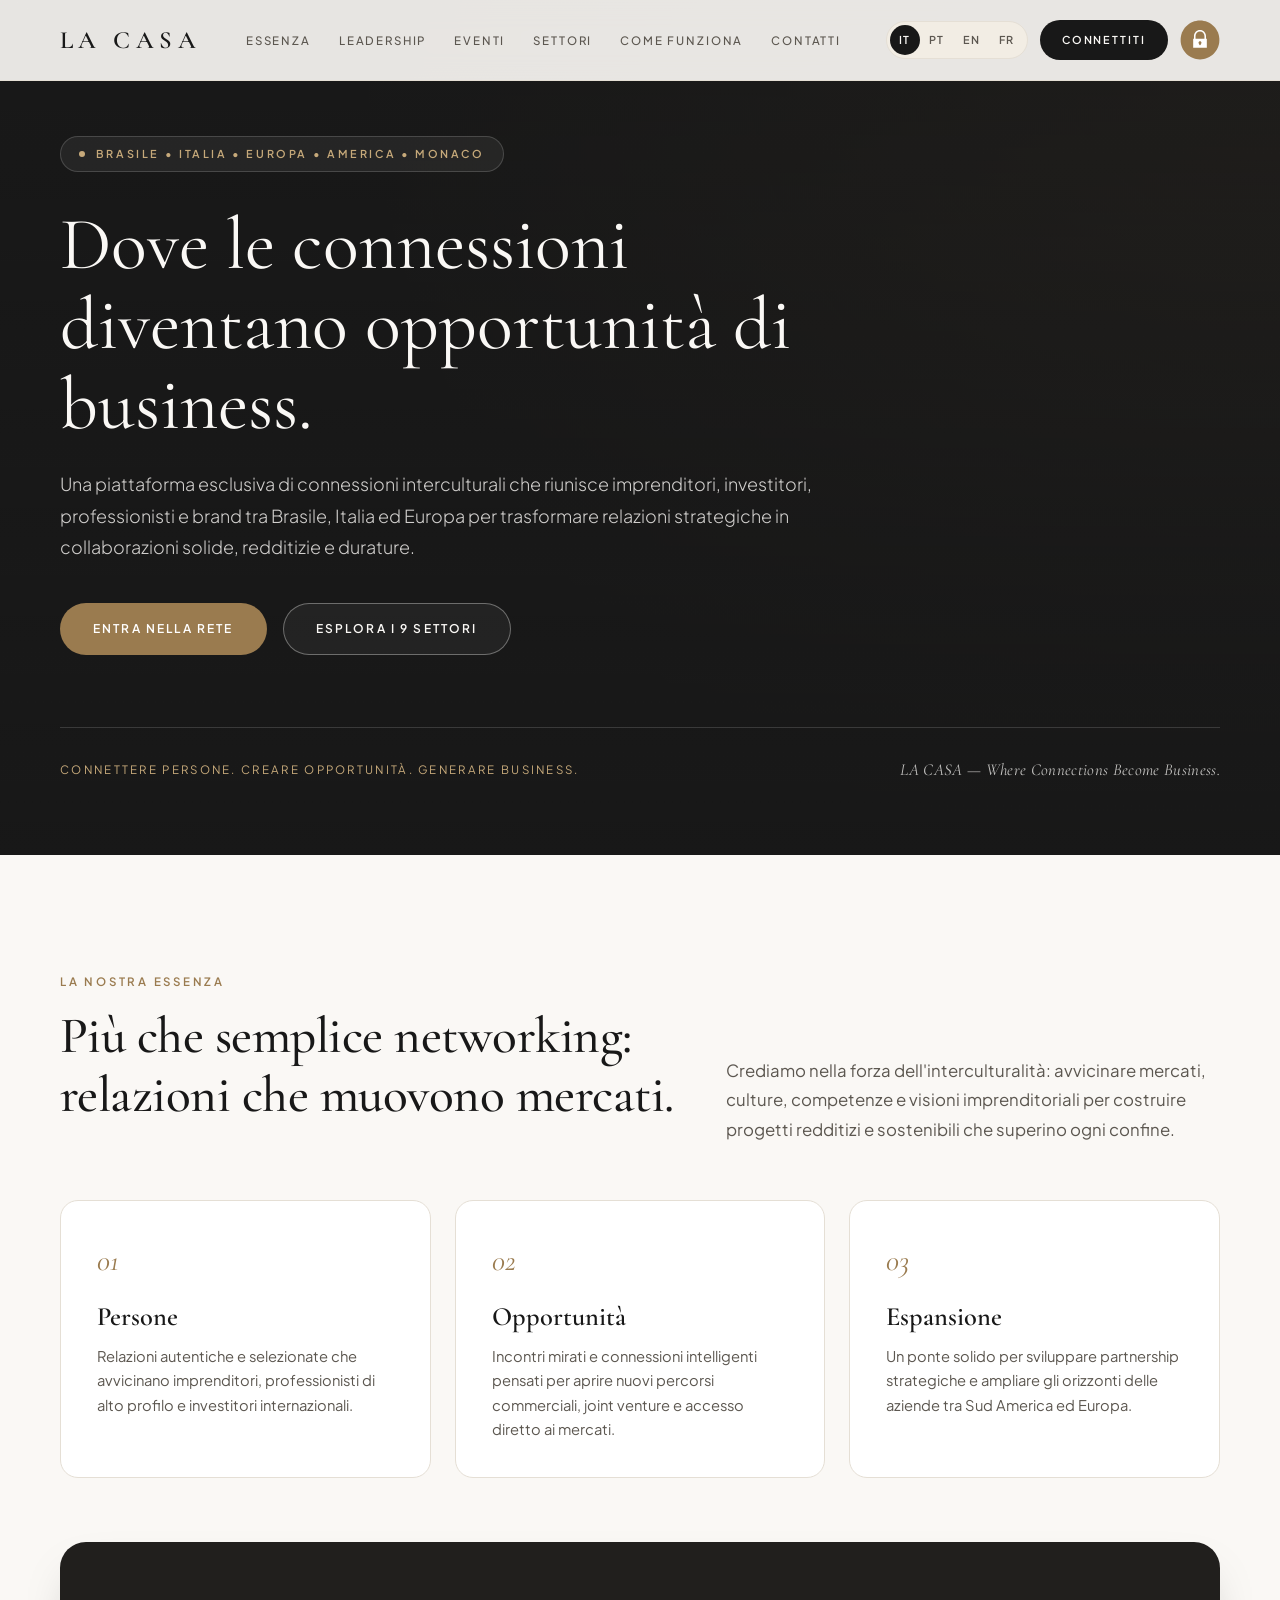
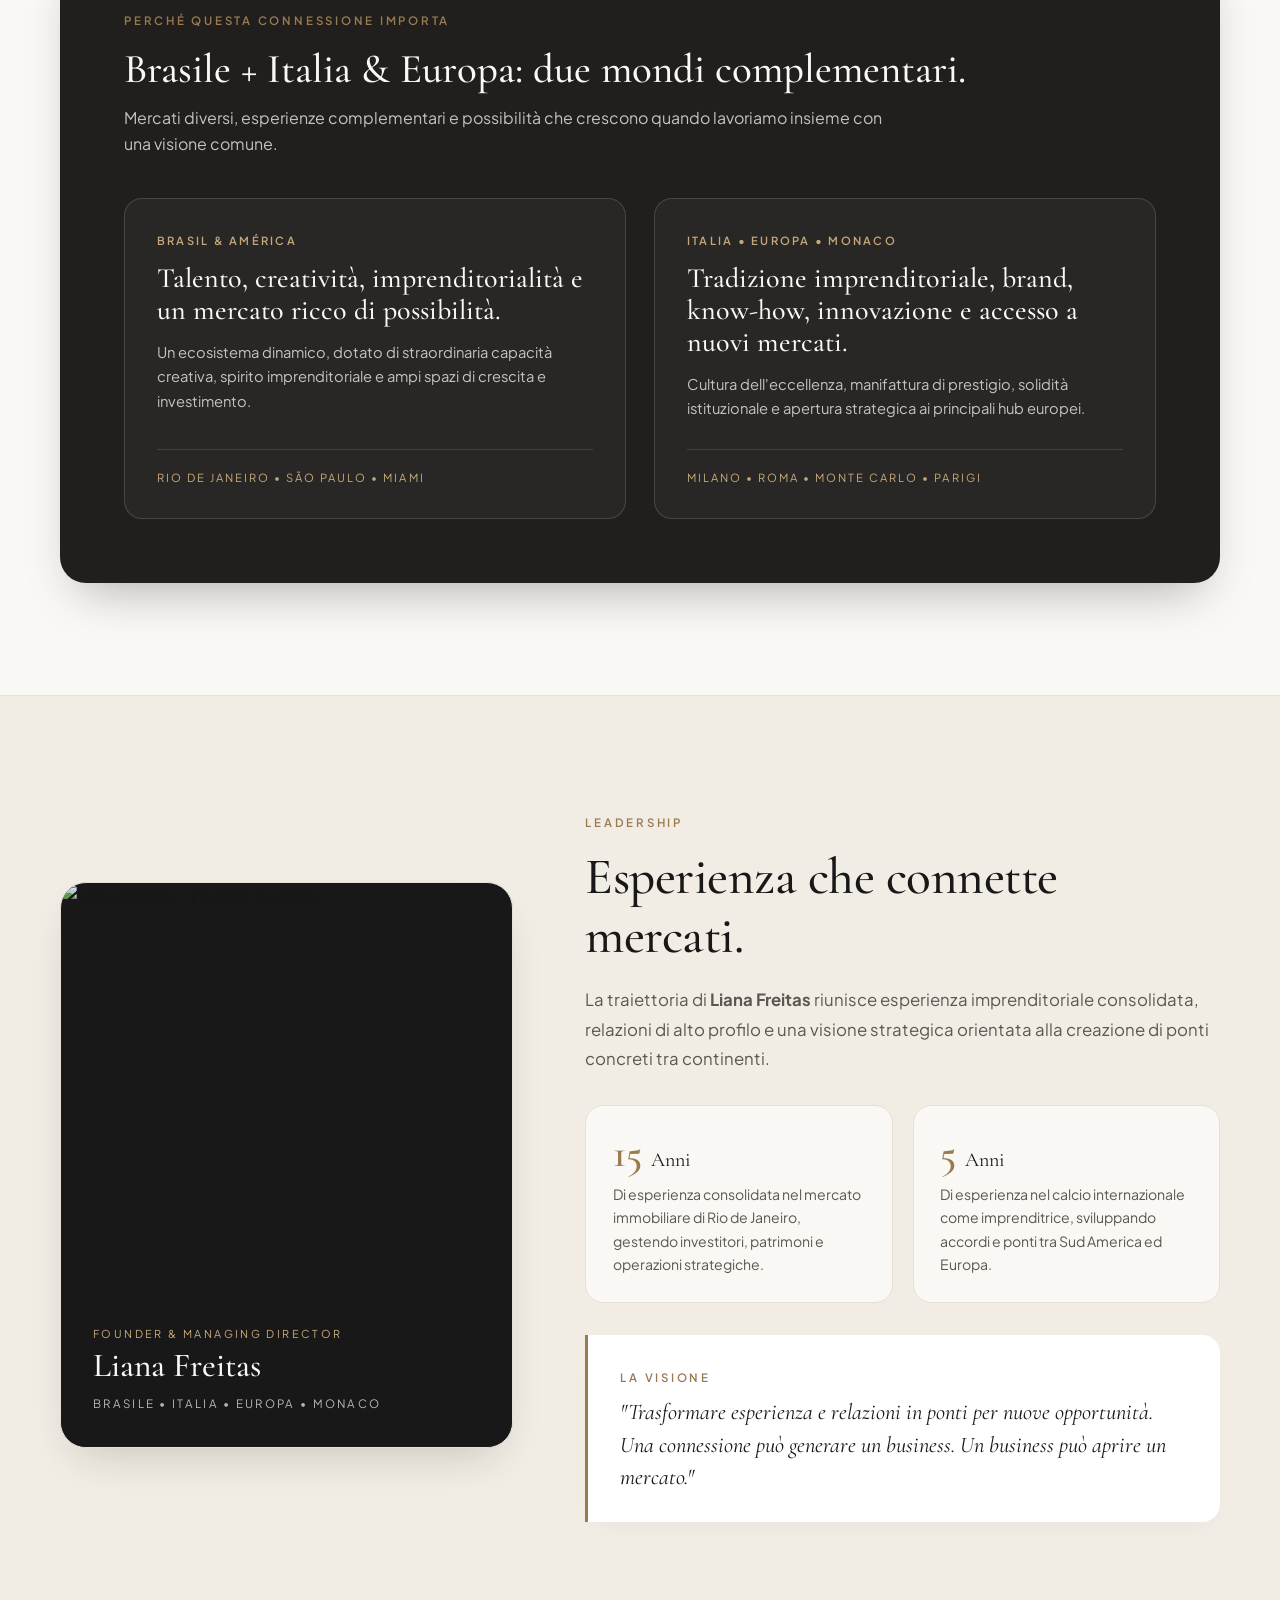
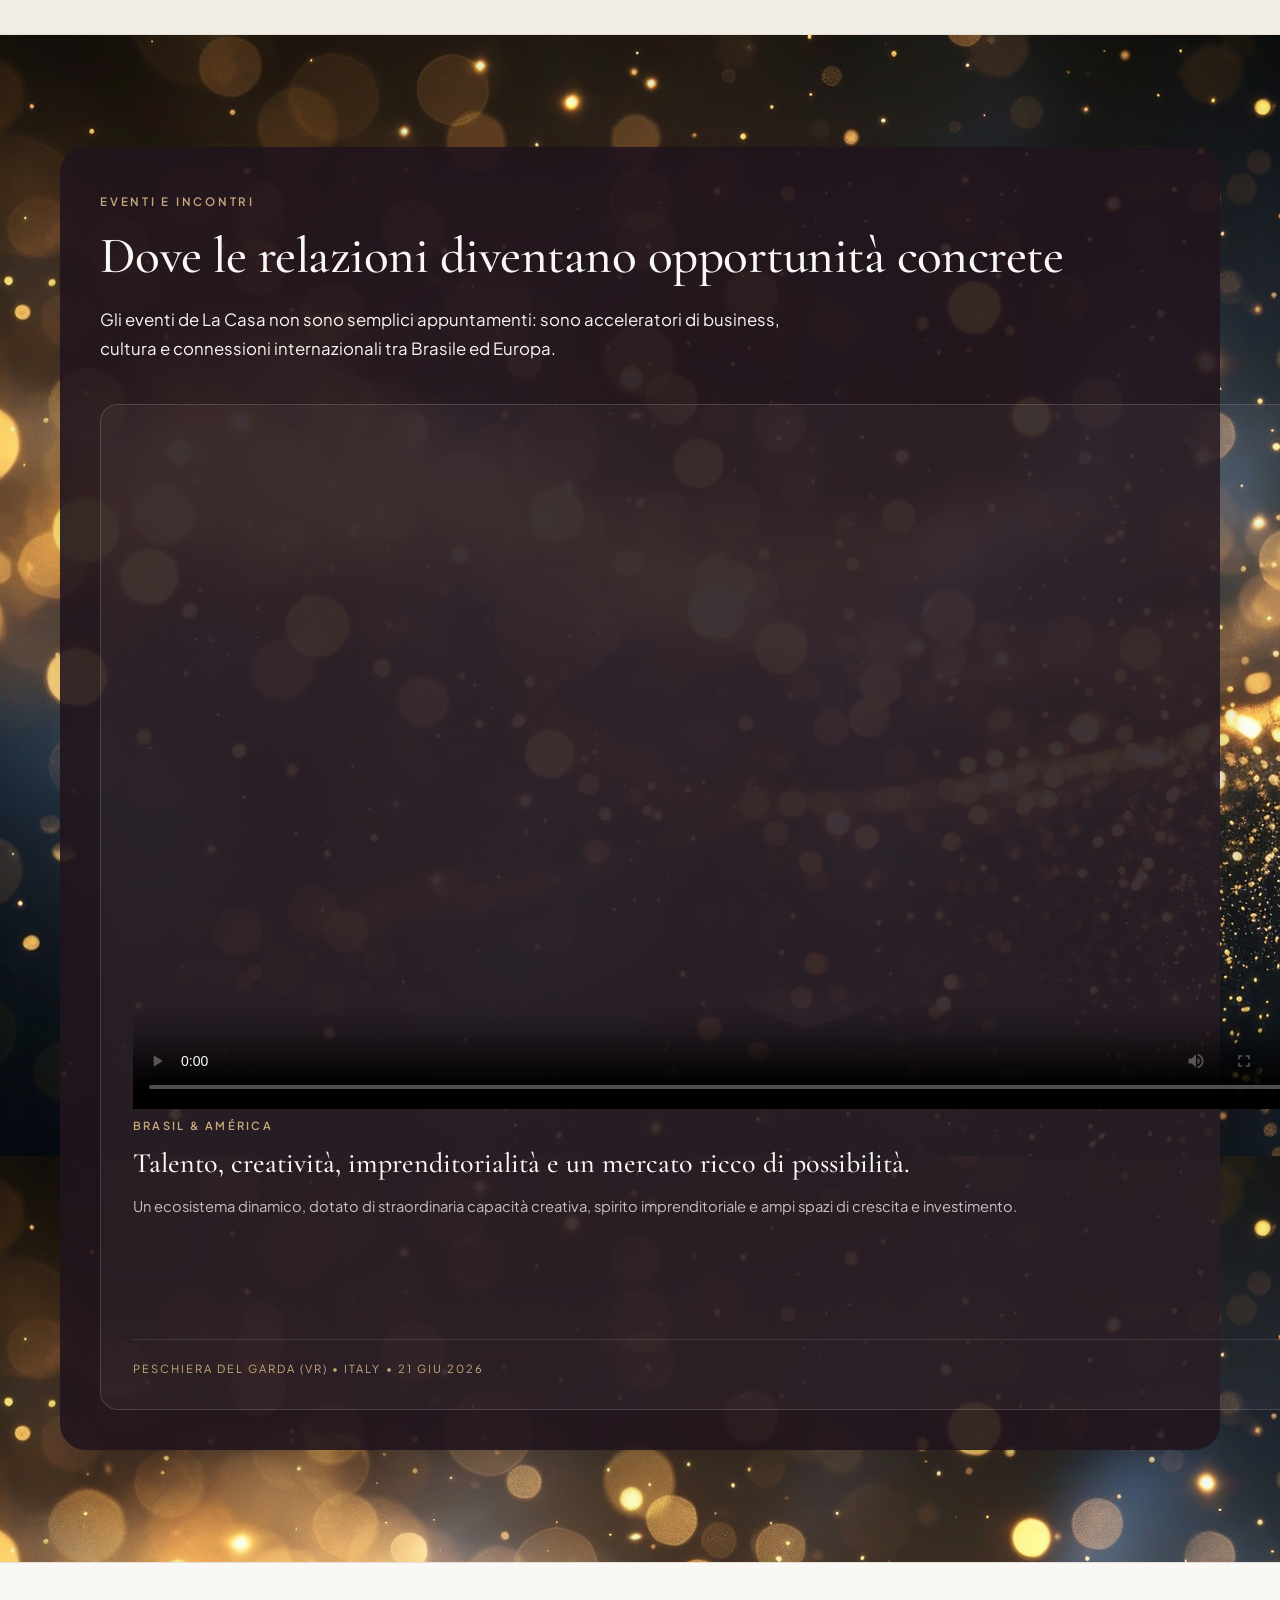
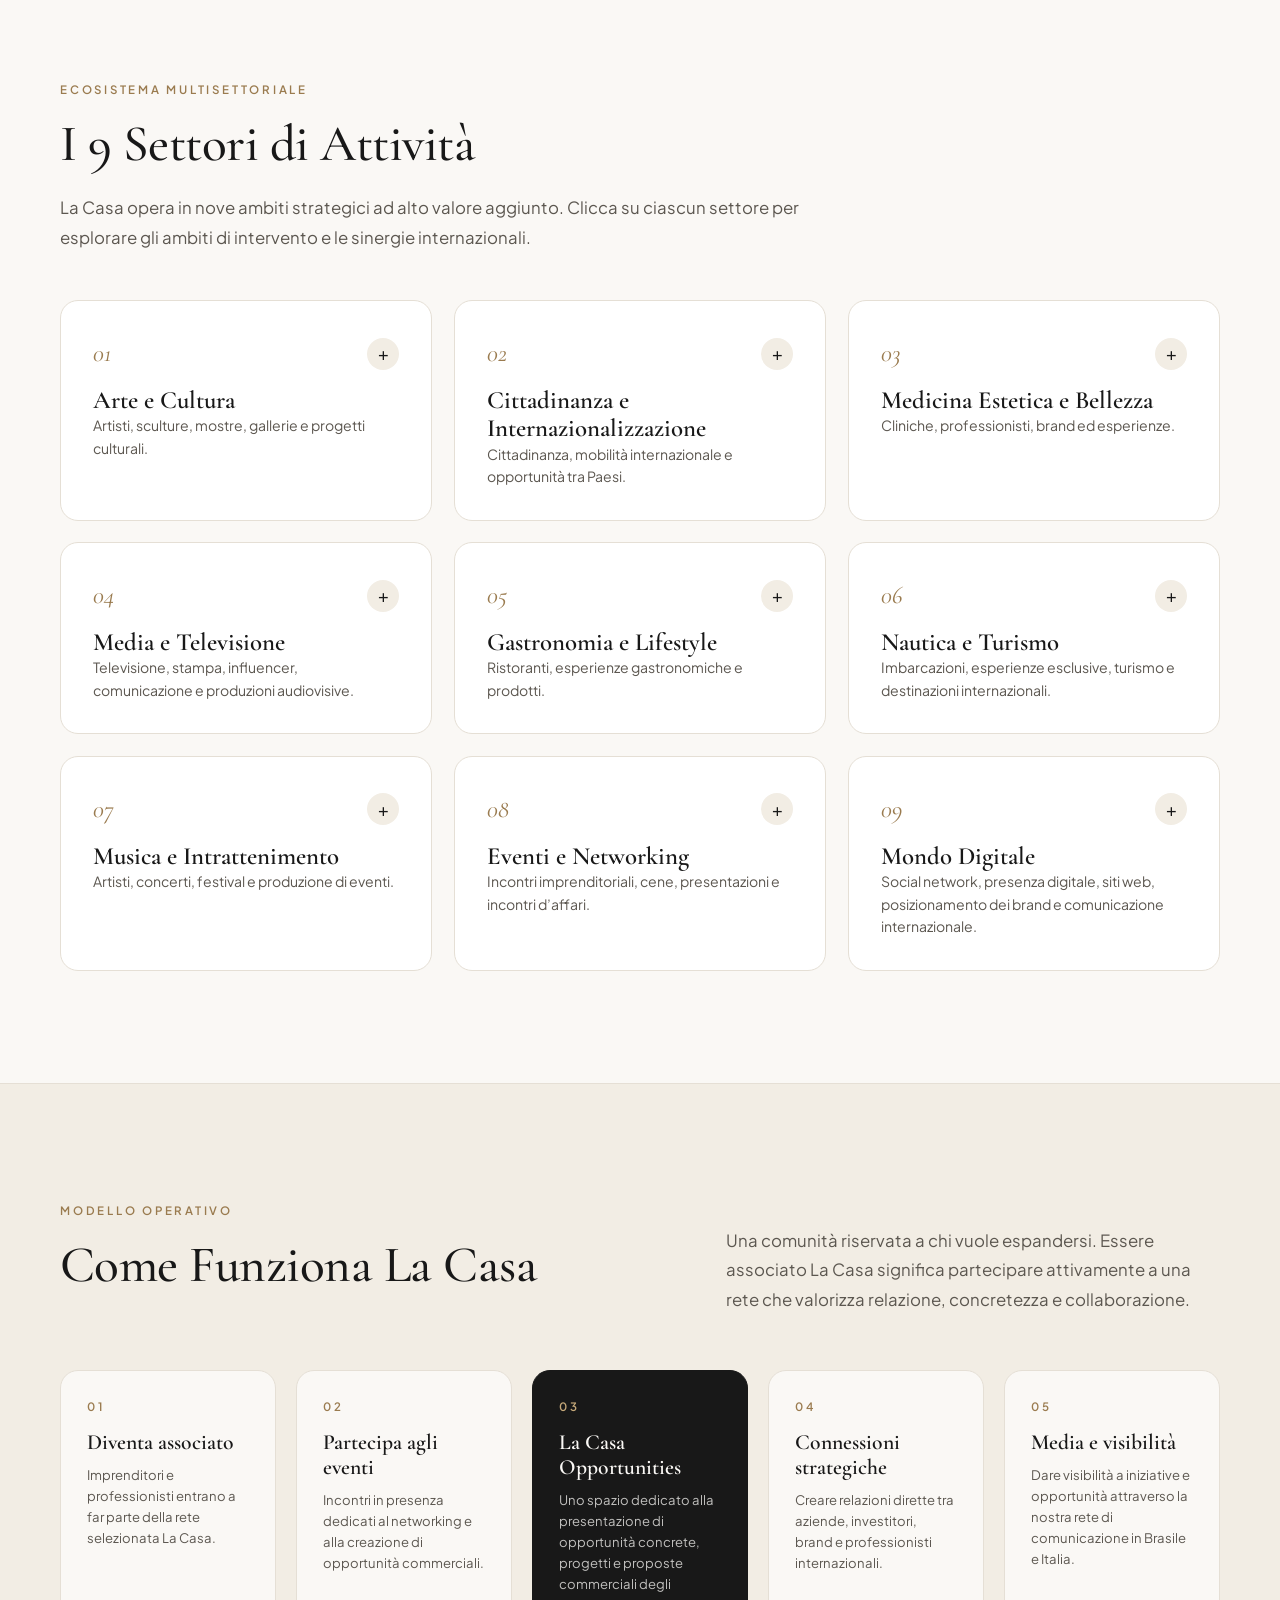
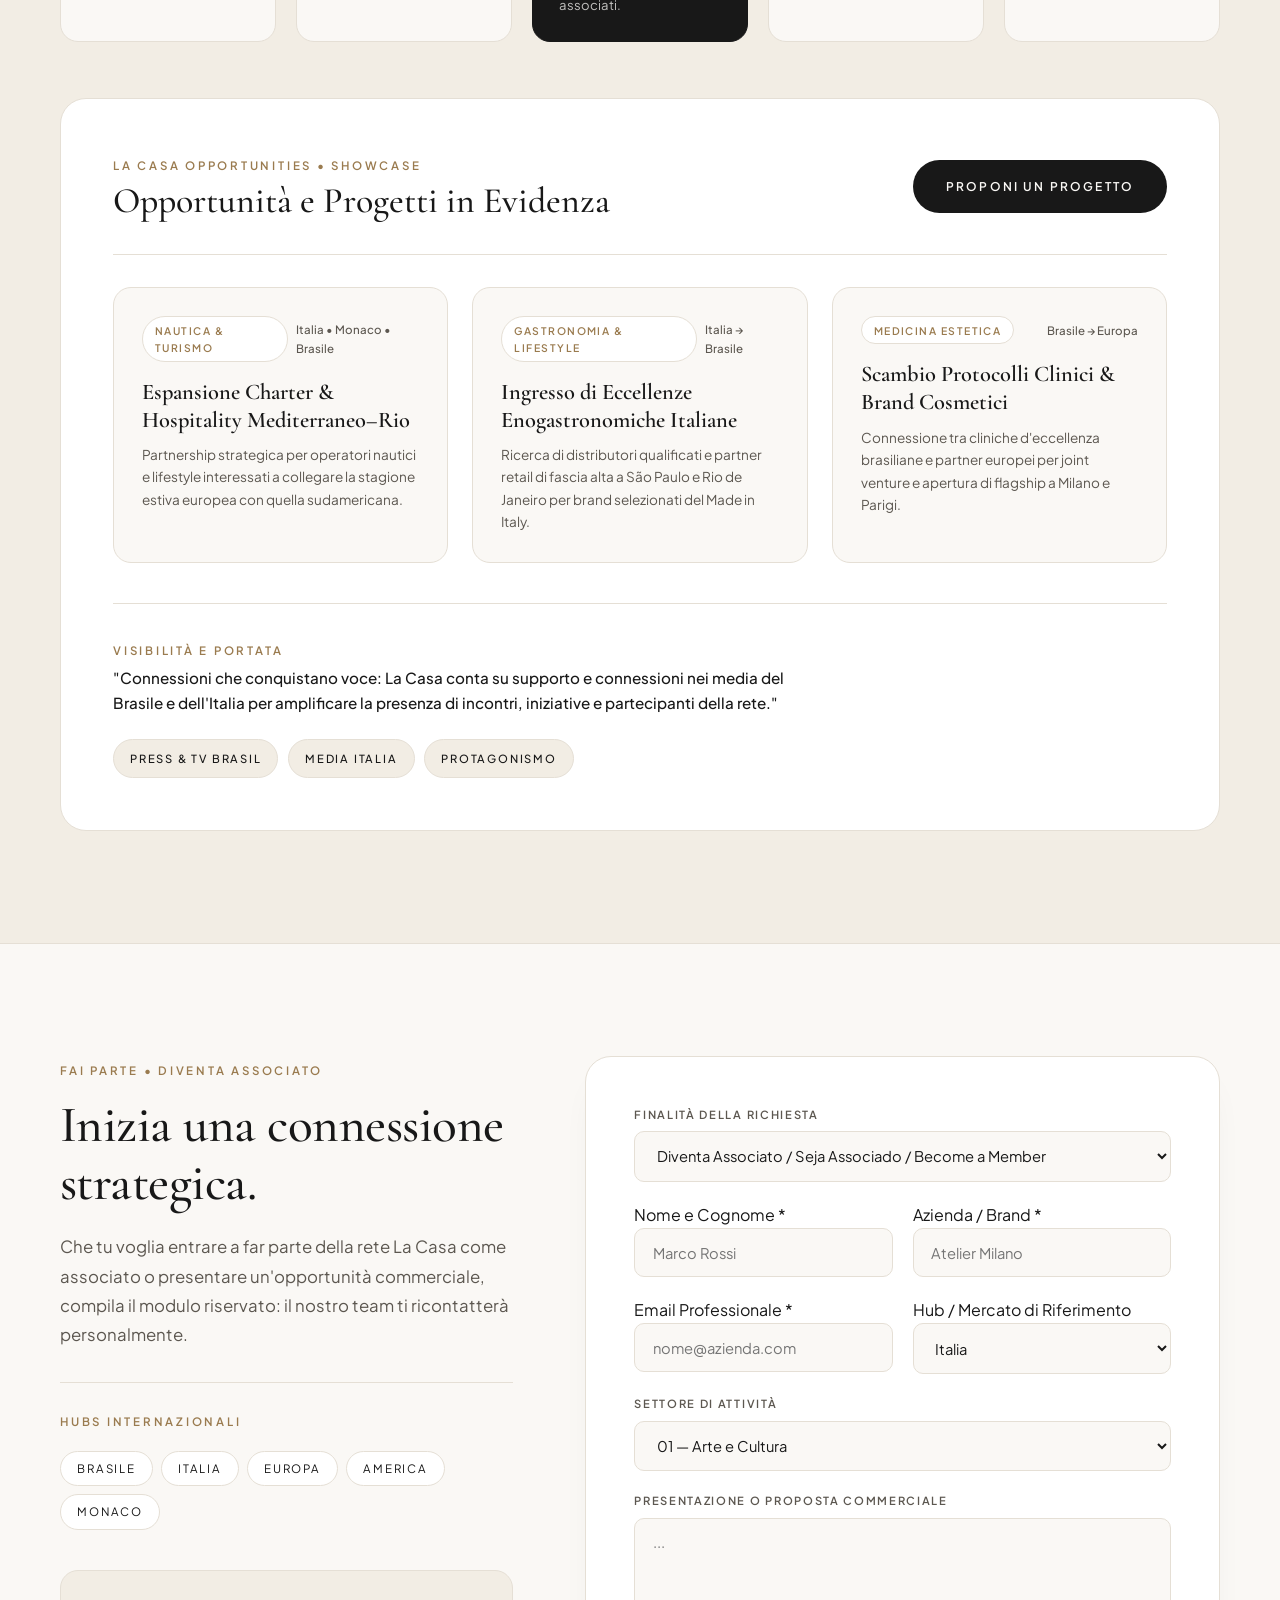
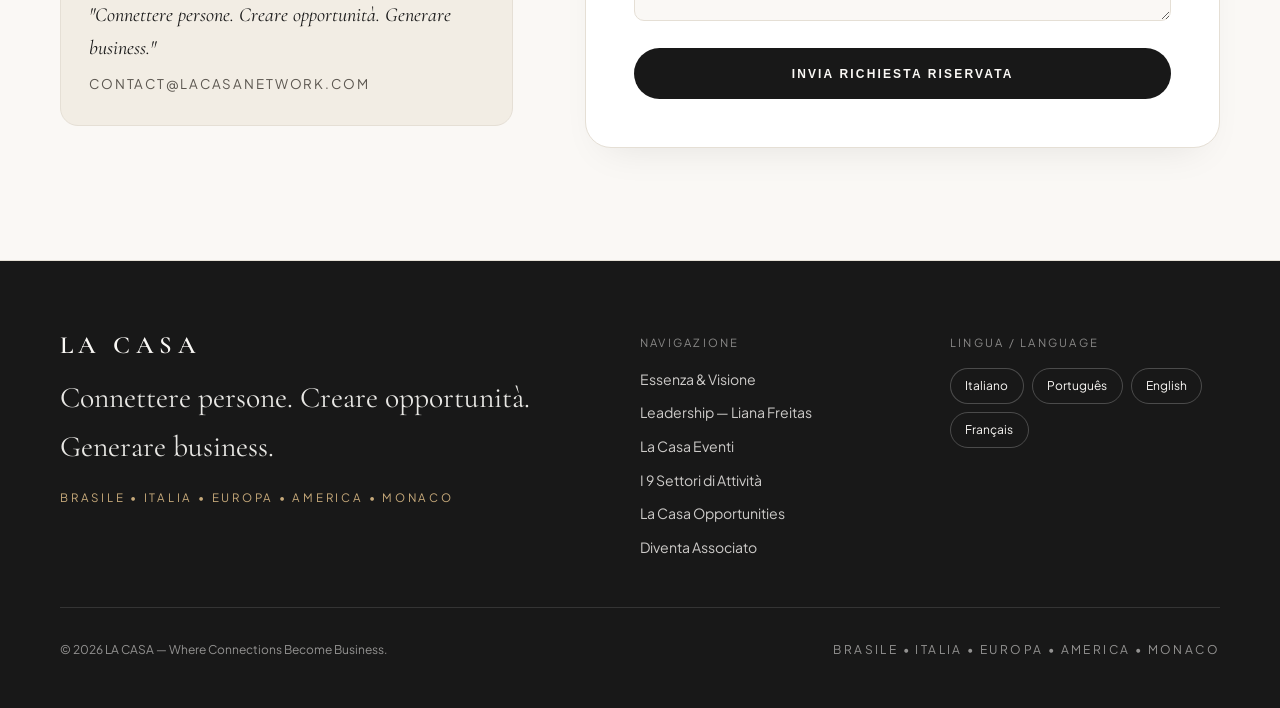
==== commit 6c8bcb83: "eventi" ====
--- a/index.html
+++ b/index.html
@@ -479,16 +479,16 @@
         ================================================================== -->
         <section id="eventi" class="section">
             <div class="container">
-                <div class="bridge-box">
-                    <span class="kicker">
-                        <span data-lang="it">Perché Questa Connessione Importa</span>
-                        <span data-lang="pt">Por Que Essa Conexão Importa?</span>
-                        <span data-lang="en">Why This Connection Matters</span>
-                        <span data-lang="fr">Pourquoi Cette Connexion Compte</span>
+                <div class="bridge-eventi">
+                    <span class="kicker" id="kicker-eventi">
+                        <span data-lang="it">Eventi e Incontri</span>
+                        <span data-lang="pt">Eventos e Encontros</span>
+                        <span data-lang="en">Events and Meetings</span>
+                        <span data-lang="fr">Événements et Rencontres</span>
                     </span>
                     <div data-lang="it">
-                        <h3 style="font-size: clamp(1.9rem, 3.2vw, 2.75rem); margin-bottom: 0.75rem;">Brasile + Italia &amp; Europa: due mondi complementari.</h3>
-                        <p style="color: rgba(250,248,245,0.75); max-width: 65ch;">Mercati diversi, esperienze complementari e possibilità che crescono quando lavoriamo insieme con una visione comune.</p>
+                        <h2 class="section-title" id="eventi-title">Dove le relazioni diventano opportunità concrete</h2>
+                        <p class="lead-text">Gli eventi de La Casa non sono semplici appuntamenti: sono acceleratori di business,<br>cultura e connessioni internazionali tra Brasile ed Europa.</p>
                     </div>
                     <div data-lang="pt">
                         <h3 style="font-size: clamp(1.9rem, 3.2vw, 2.75rem); margin-bottom: 0.75rem;">Brasil + Itália &amp; Europa: mercados complementares.</h3>
@@ -506,6 +506,11 @@
                     <div class="bridge-grid">
                         <div class="bridge-col">
                             <div>
+                                <div class="video-container">
+                                    <video controls width="auto" height="640" poster="https://media.istockphoto.com/id/2170955562/photo/hispanic-latin-men-posing-against-photo-call.jpg?s=612x612&w=0&k=20&c=wglRjzH0nGs9n5c0R47bUVEZcoKjbTwxZexHvXQ3fzU=">
+                                    <source src="pictures/evento_peschiera.mp4" type="video/mp4">
+                                </video>
+                                </div>
                                 <span class="bridge-col-tag">BRASIL &amp; AMÉRICA</span>
                                 <div data-lang="it">
                                     <h4>Talento, creatività, imprenditorialità e un mercato ricco di possibilità.</h4>
@@ -524,15 +529,16 @@
                                     <p>Un écosystème dynamique, porté par un fort esprit entrepreneurial et un immense potentiel de croissance.</p>
                                 </div>
                             </div>
-                            <div class="bridge-cities">Rio de Janeiro &bull; São Paulo &bull; Miami</div>
+                            <div class="bridge-cities">Peschiera del Garda (VR) &bull; Italy &bull; 21 giu 2026</div>
                         </div>
 
                         <div class="bridge-col">
                             <div>
-                                <span class="bridge-col-tag">ITALIA &bull; EUROPA &bull; MONACO</span>
                                 <div data-lang="it">
-                                    <h4>Tradizione imprenditoriale, brand, know-how, innovazione e accesso a nuovi mercati.</h4>
-                                    <p>Cultura dell'eccellenza, manifattura di prestigio, solidità istituzionale e apertura strategica ai principali hub europei.</p>
+                                    <h4 id="prossimi-eventi">Prossimi Eventi</h4>
+                                    <p class="lead-text" id="eventi-description">Segnate la data sul calendario: un nuovo, imperdibile appuntamento sta per arrivare e promette di sorprendervi.</p>
+                                    <p class="lead-text" id="eventi-description">Preparatevi a vivere un'esperienza unica tra ospiti speciali, novità esclusive e momenti di pura condivisione.</p>
+                                    <p class="lead-text" id="eventi-description">I posti sono limitati: restate sintonizzati per scoprire tutti i dettagli e prenotare il vostro ingresso!</p>
                                 </div>
                                 <div data-lang="pt">
                                     <h4>Tradição empresarial, marcas, conhecimento, inovação e acesso a novos mercados.</h4>
--- a/style/style.css
+++ b/style/style.css
@@ -5,7 +5,7 @@
   --bg-linen: #F2EDE4;
   --bg-white: #FFFFFF;
   --ink-charcoal: #181818;
-  --ink-espresso: #211F1D;
+  --ink-espresso: rgb(33, 31, 29);
   --ink-muted: #5C5750;
   --gold-satin: #9A7B4F;
   --gold-light: #C6A97A;
@@ -607,7 +607,7 @@
 }
 
 @media (min-width: 960px) {
-  .bridge-box {
+  .bridge-box, .bridge-eventi {
     padding: 4rem;
   }
 }
@@ -790,7 +790,41 @@
 ========================================================================== */
 
 #eventi {
-  background-image: url('pictures/eventi-sfondo.jpg');
+  background-image: url('../pictures/eventi-sfondo.jpg');
+}
+
+.bridge-eventi {
+  background: rgba(33,21,29,0.9);
+  border-radius: var(--radius-lg);
+  padding: 2.5rem;
+  box-shadow: 0 24px 50px -20px rgba(24, 24, 24, 0.35);
+}
+
+#kicker-eventi {
+  color: var(--gold-light);
+}
+
+#eventi-title {
+  color: var(--bg-ivory);
+}
+
+.bridge-eventi p.lead-text {
+  color: var(--bg-ivory);
+}
+
+.video-container {
+  text-align: center;
+  margin: auto;
+  opacity: 1;
+  margin-top: 2rem;
+}
+
+#prossimi-eventi {
+  color: var(--gold-light);
+}
+
+#eventi-description {
+  margin-bottom: 1.5rem;
 }
 
 /* ==========================================================================
